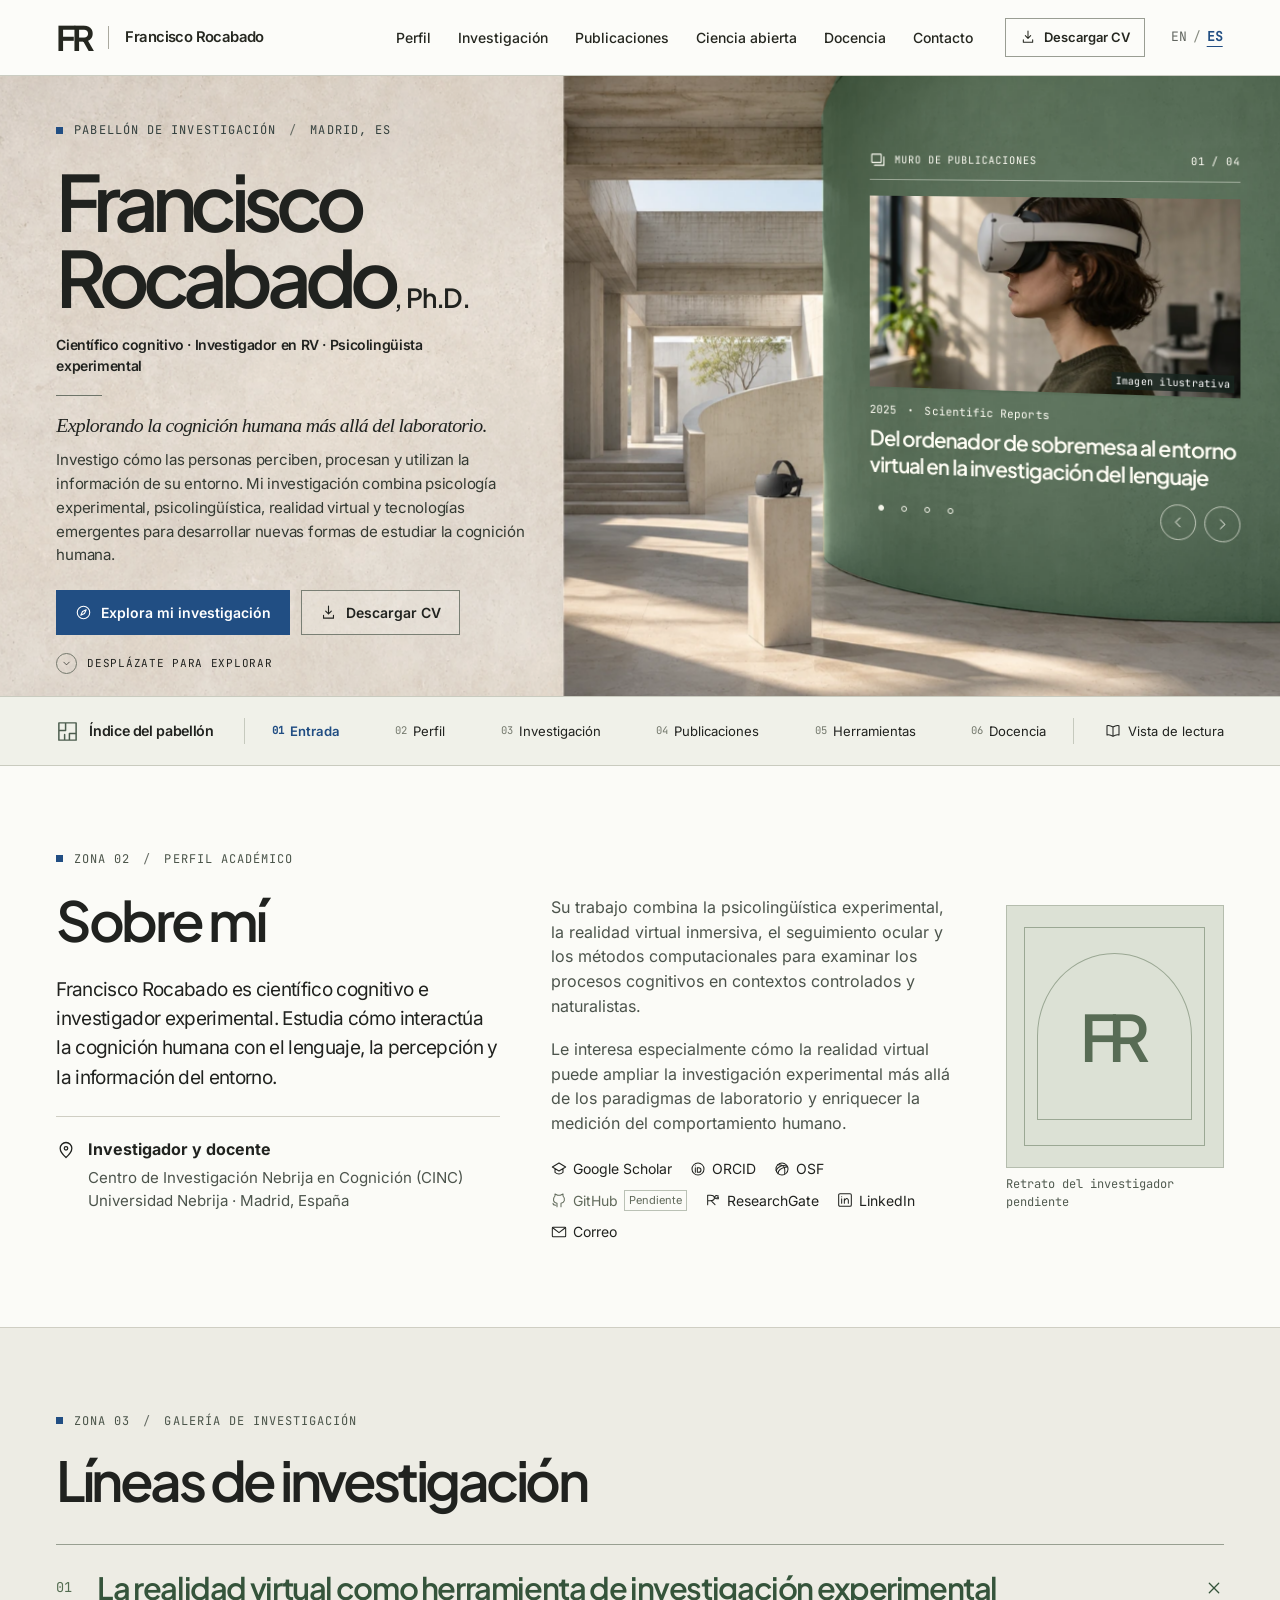
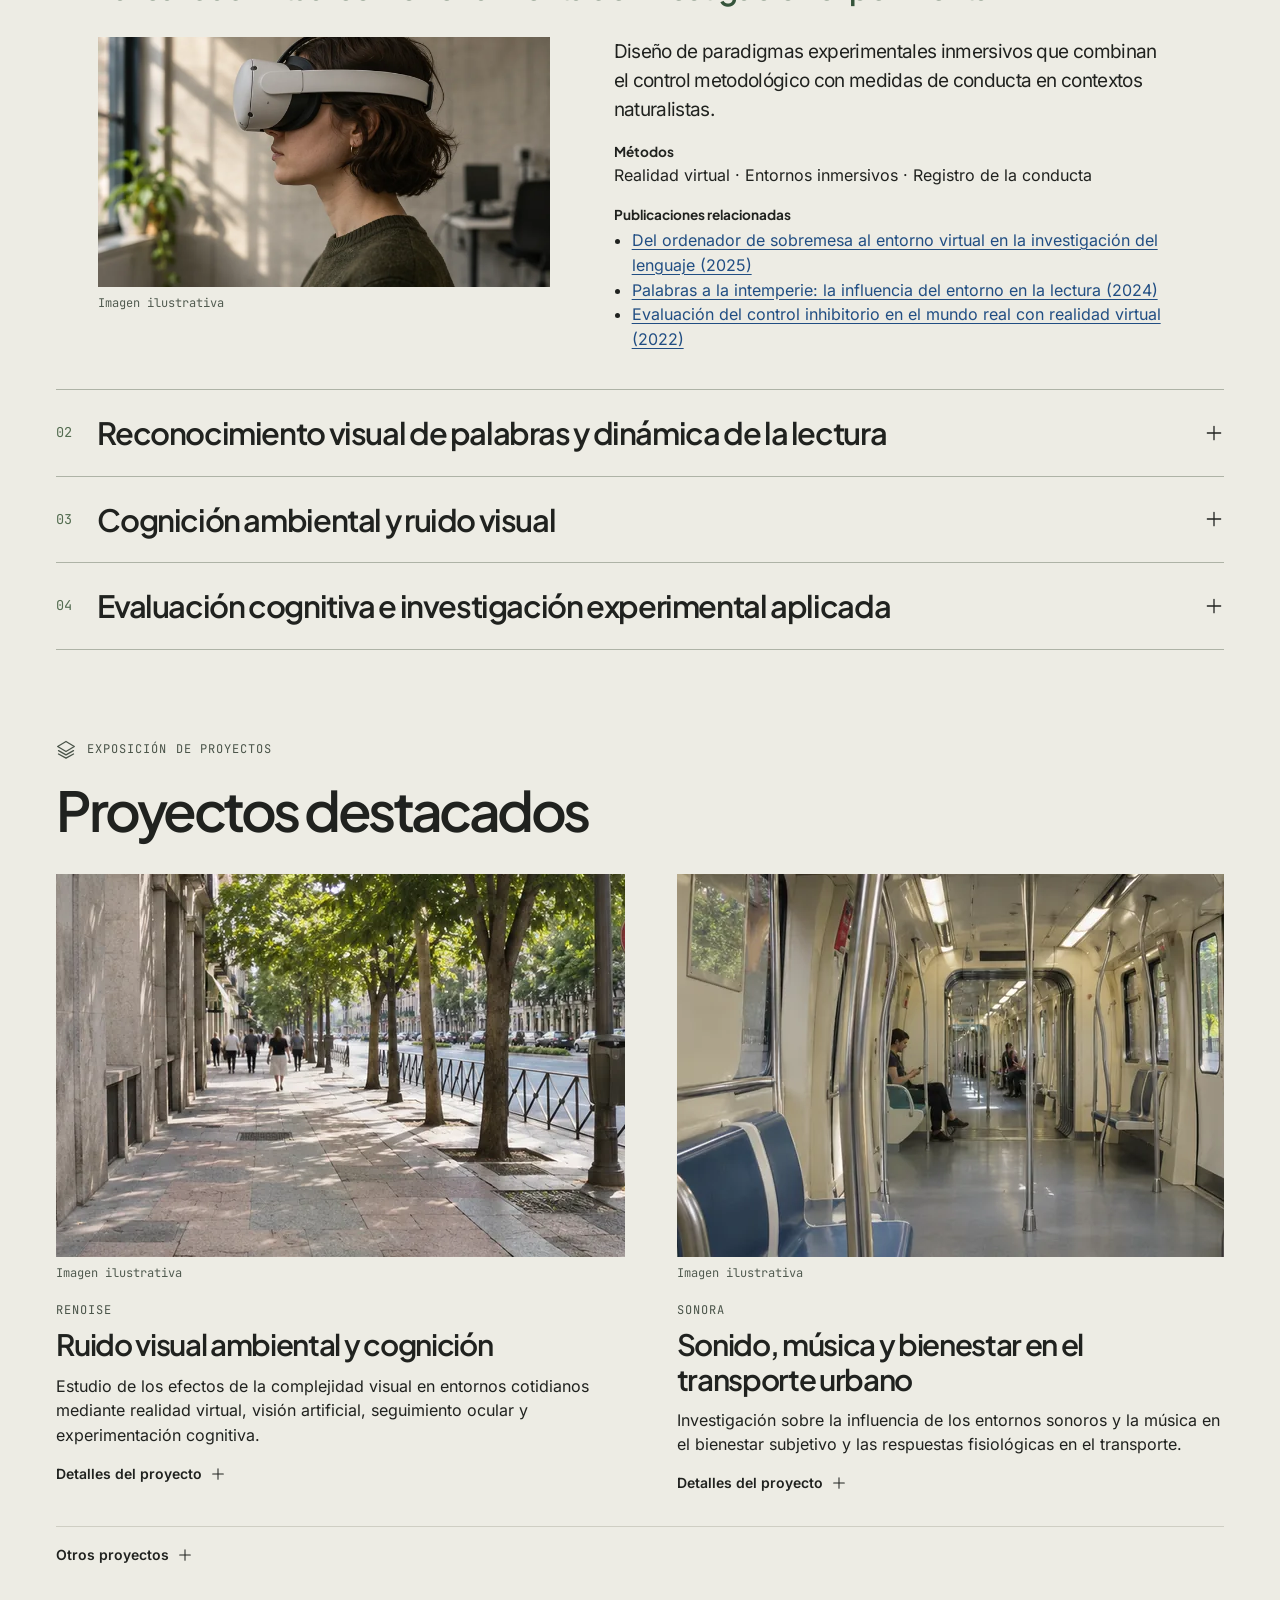
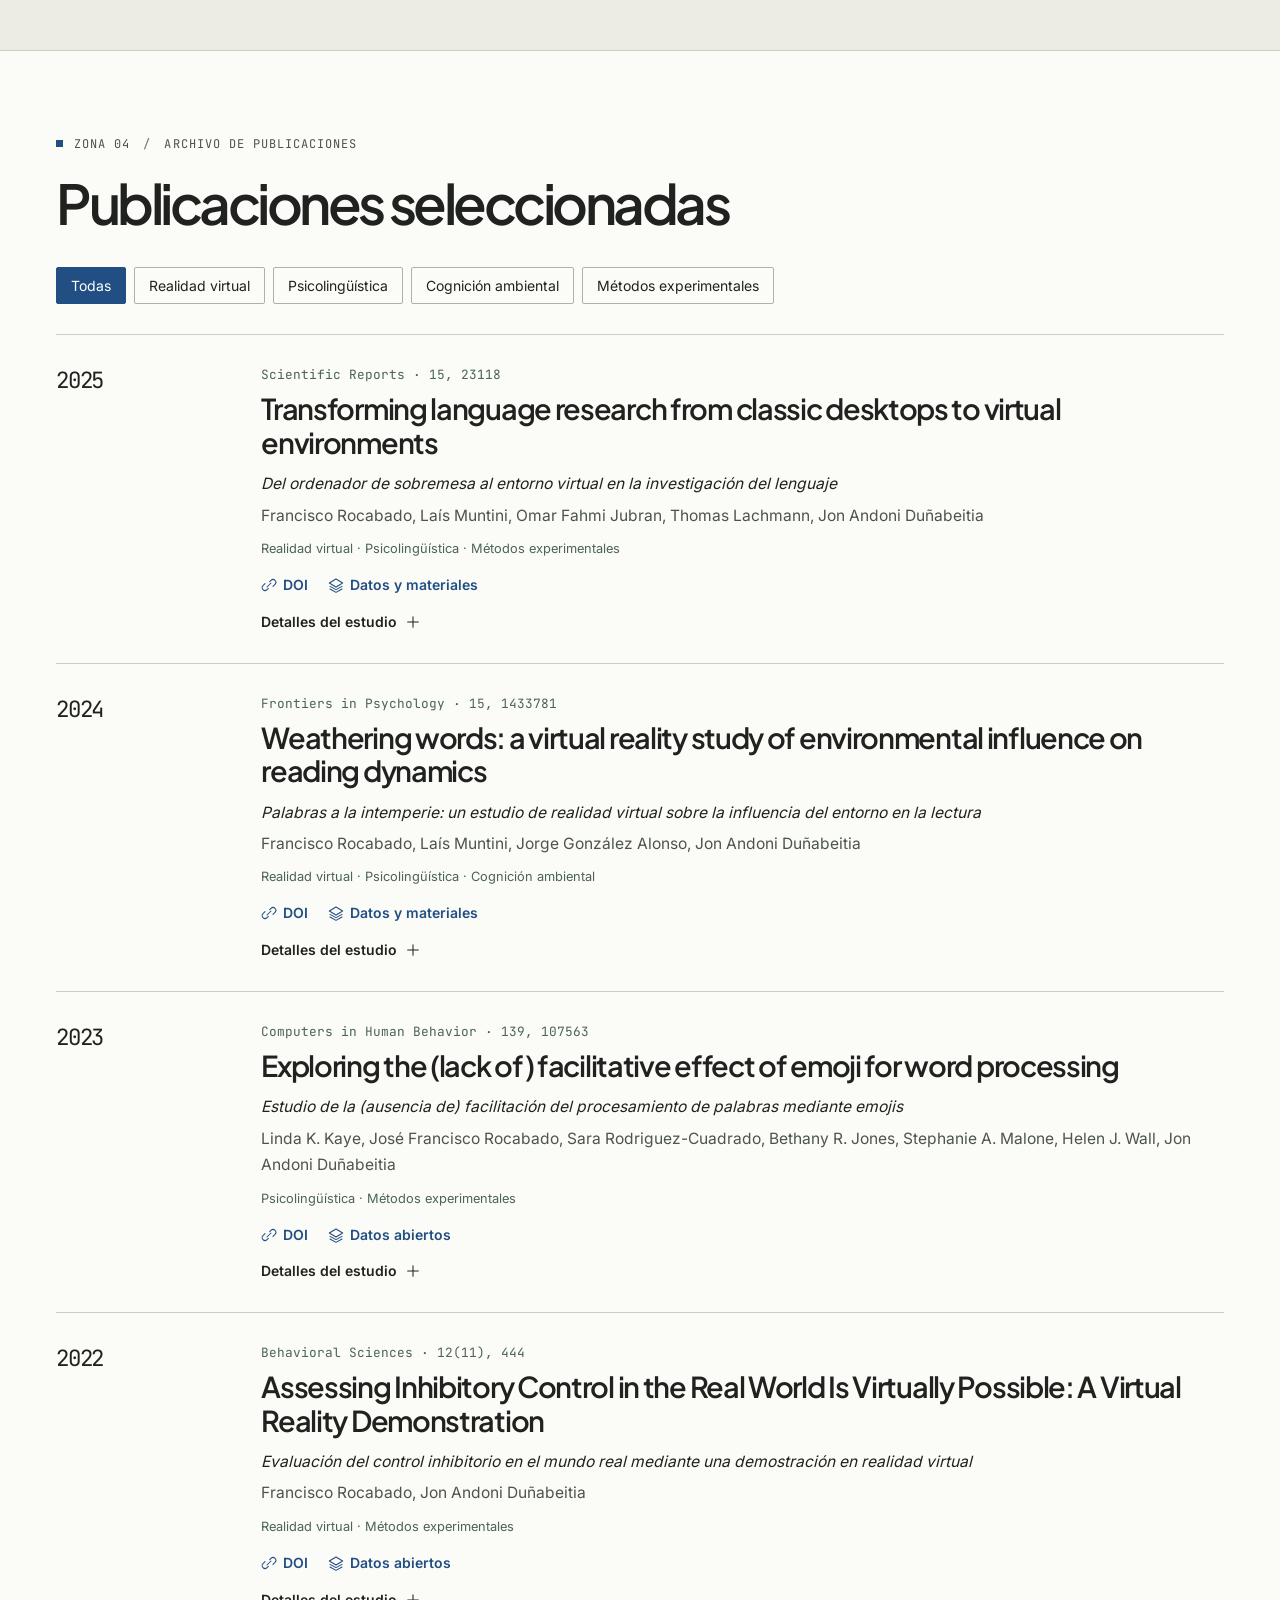
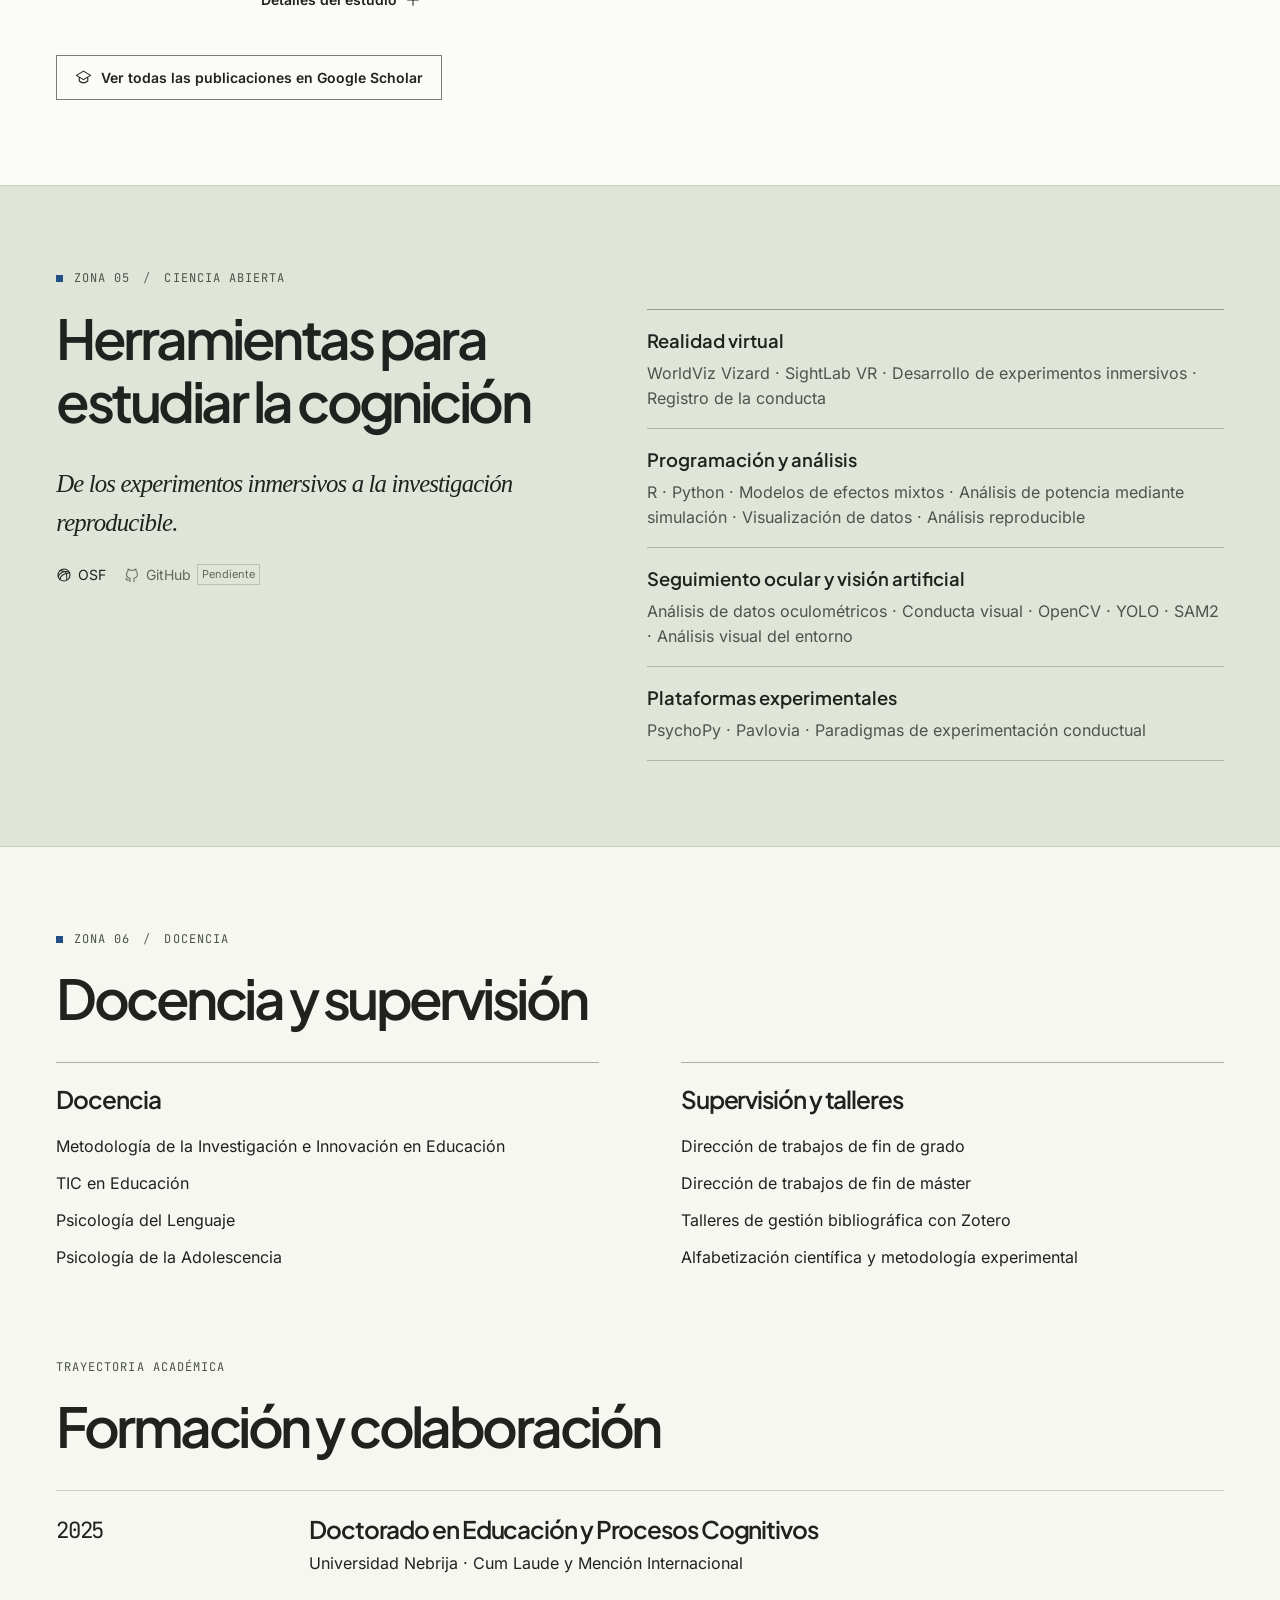
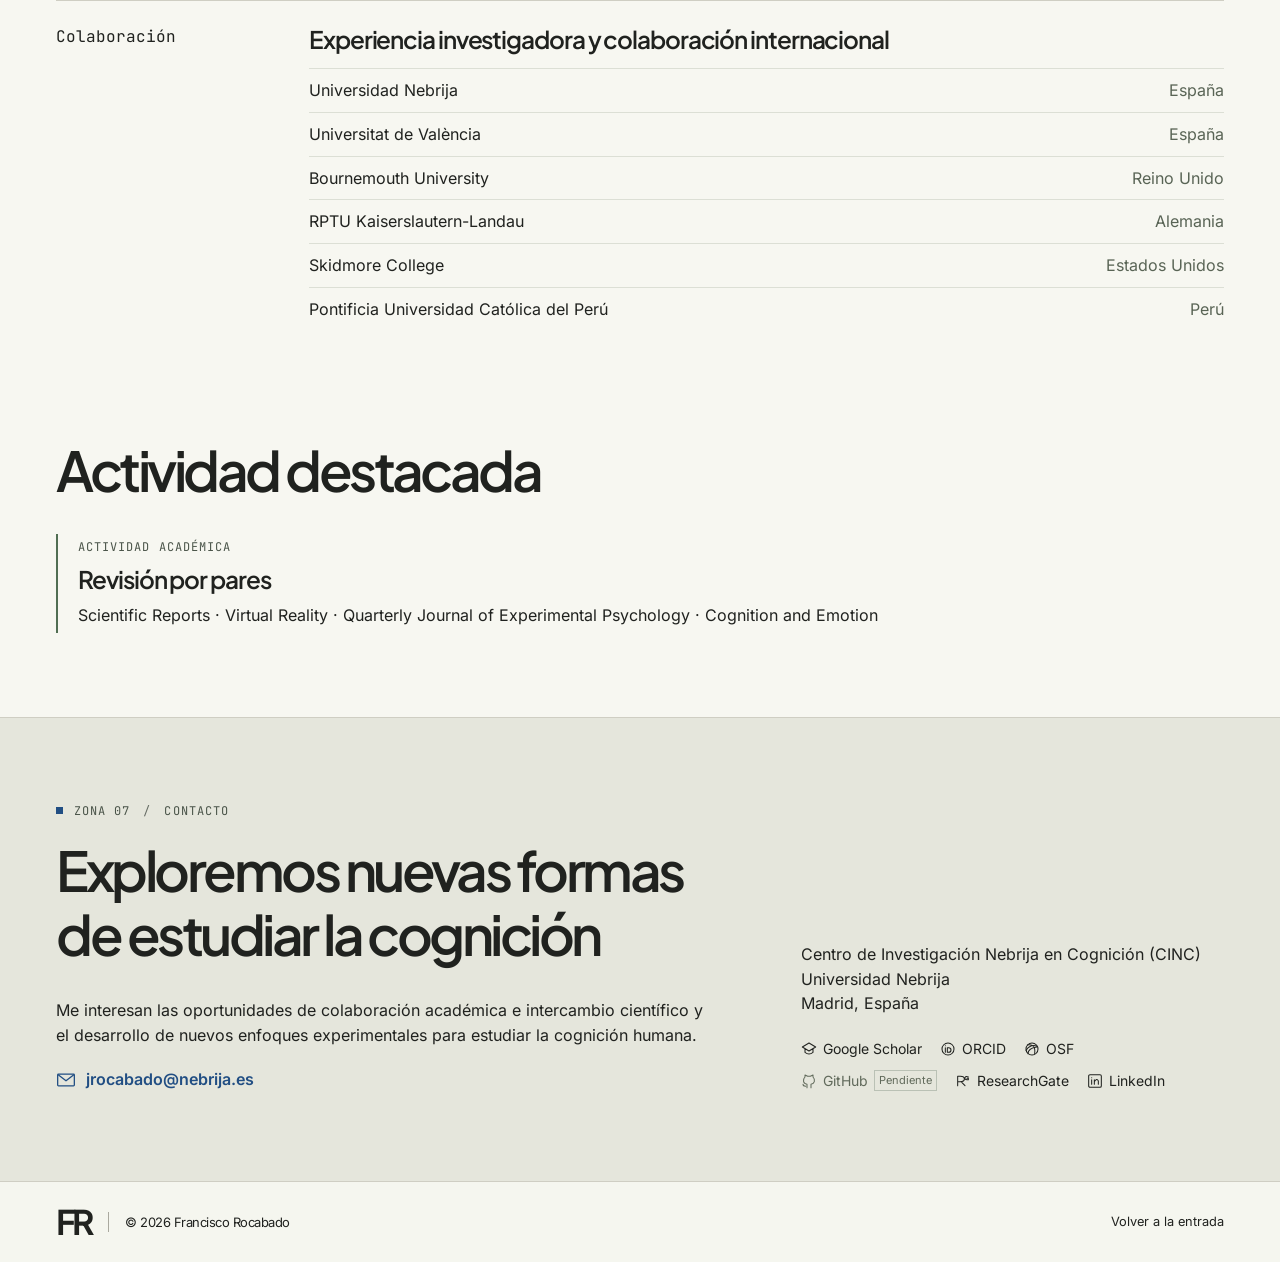
==== es.html @ 4c107864 "Add files via upload" ====
<!doctype html>
<html lang="es"><head><meta charset="utf-8"><meta name="viewport" content="width=device-width,initial-scale=1"><meta name="theme-color" content="#f7f6f1">
<title>Francisco Rocabado, Ph.D. — Pabellón de investigación</title><meta name="description" content="Explora el pabellón de investigación de Francisco Rocabado. Publicaciones, docencia y ciencia abierta sobre realidad virtual, psicolingüística y cognición ambiental.">
<link rel="canonical" href="https://francisco-rocabado-pavilion.frozenaster4.chatgpt.site/es.html">
<meta property="og:title" content="Francisco Rocabado · Pabellón de investigación"><meta property="og:description" content="Explora el pabellón de investigación de Francisco Rocabado. Publicaciones, docencia y ciencia abierta sobre realidad virtual, psicolingüística y cognición ambiental."><meta property="og:type" content="profile"><meta property="og:locale" content="es_ES"><meta property="og:image" content="https://francisco-rocabado-pavilion.frozenaster4.chatgpt.site/assets/pavilion.webp"><meta name="twitter:card" content="summary_large_image">
<link rel="alternate" hreflang="en" href="index.html"><link rel="alternate" hreflang="es" href="es.html"><link rel="icon" href="assets/favicon.svg" type="image/svg+xml"><link rel="preload" as="image" href="assets/pavilion.webp"><link rel="stylesheet" href="fonts.css"><link rel="stylesheet" href="style.css">
<script type="application/ld+json">{"@context":"https://schema.org","@type":"Person","name":"Francisco Rocabado","jobTitle":"Investigador y docente","email":"jrocabado@nebrija.es","affiliation":{"@type":"CollegeOrUniversity","name":"Universidad Nebrija"},"sameAs":["https://scholar.google.es/citations?hl=es&user=ocK0iQYAAAAJ","https://orcid.org/0000-0002-4845-6950","https://osf.io/d3496/","https://www.researchgate.net/profile/Francisco-Rocabado","https://es.linkedin.com/in/francisco-rocabado-94b303119"],"knowsAbout":["Cognitive science","Virtual reality","Experimental psycholinguistics","Environmental cognition"]}</script><script>(function(){try{var lng=localStorage.getItem('pavilion.language');if(lng&&lng!==document.documentElement.lang&&['en','es'].includes(lng)){location.replace((lng==='es'?'es.html':'index.html')+location.search+location.hash)}if(localStorage.getItem('pavilion.view')==='reading'){document.documentElement.classList.add('reading')}}catch(e){}document.documentElement.classList.add('js')})()</script></head>
<body><a class="skip" href="#main">Ir al contenido principal</a>
<header class="site-header"><a class="brand" href="#entrance" aria-label="Francisco Rocabado, entrada"><strong>FR</strong><span>Francisco Rocabado</span></a>
<nav id="main-nav" class="main-nav" aria-label="Navegación principal"><a href="#about">Perfil</a><a href="#research">Investigación</a><a href="#publications">Publicaciones</a><a href="#open-science">Ciencia abierta</a><a href="#teaching">Docencia</a><a href="#contact">Contacto</a><a class="mobile-cv" href="assets/francisco-rocabado-cv-es.pdf" download><svg aria-hidden="true" focusable="false" class="icon " viewBox="0 0 24 24" fill="none" stroke="currentColor" stroke-width="1.55" stroke-linecap="round" stroke-linejoin="round"><path d="M12 3v11m-4-4 4 4 4-4M5 16v4h14v-4"/></svg>Descargar CV</a></nav>
<div class="nav-actions"><a class="header-cv" href="assets/francisco-rocabado-cv-es.pdf" download><svg aria-hidden="true" focusable="false" class="icon " viewBox="0 0 24 24" fill="none" stroke="currentColor" stroke-width="1.55" stroke-linecap="round" stroke-linejoin="round"><path d="M12 3v11m-4-4 4 4 4-4M5 16v4h14v-4"/></svg>Descargar CV</a><div class="lang" aria-label="Idioma"><a lang="en" hreflang="en" data-lang="en" href="index.html" >EN</a><span>/</span><a lang="es" hreflang="es" data-lang="es" href="es.html" aria-current="true">ES</a></div><button id="menu-button" aria-expanded="false" aria-controls="main-nav" aria-label="Menú de navegación"><svg aria-hidden="true" focusable="false" class="icon " viewBox="0 0 24 24" fill="none" stroke="currentColor" stroke-width="1.55" stroke-linecap="round" stroke-linejoin="round"><path d="M3 7h18M3 12h18M3 17h18"/></svg><svg aria-hidden="true" focusable="false" class="icon " viewBox="0 0 24 24" fill="none" stroke="currentColor" stroke-width="1.55" stroke-linecap="round" stroke-linejoin="round"><path d="m5 5 14 14M19 5 5 19"/></svg></button></div></header>
<main id="main"><section id="entrance" class="hero" aria-label="Entrada del pabellón de investigación">
<div class="space" aria-hidden="true"><div class="scene-plate"></div><div class="wall-tint"></div><div class="near-wall"></div><div class="pedestal"></div></div>
<div class="hero-copy"><div class="eyebrow hero-label"><i class="marker"></i>PABELLÓN DE INVESTIGACIÓN<span class="slash">/</span> MADRID, ES</div>
<h1>Francisco<br><span class="surname">Rocabado<span class="degree">, Ph.D.</span></span></h1>
<p class="descriptor">Científico cognitivo · Investigador en RV · Psicolingüista experimental</p><div class="intro-rule"></div><p class="hero-subtitle">Explorando la cognición humana más allá del laboratorio.</p><p class="hero-summary">Investigo cómo las personas perciben, procesan y utilizan la información de su entorno. Mi investigación combina psicología experimental, psicolingüística, realidad virtual y tecnologías emergentes para desarrollar nuevas formas de estudiar la cognición humana.</p>
<div class="hero-actions"><a class="button primary" href="#research"><svg aria-hidden="true" focusable="false" class="icon " viewBox="0 0 24 24" fill="none" stroke="currentColor" stroke-width="1.55" stroke-linecap="round" stroke-linejoin="round"><circle cx="12" cy="12" r="8.8"/><path d="m15.8 8.2-2.4 5.2-5.2 2.4 2.4-5.2z"/></svg>Explora mi investigación</a><a class="button secondary" href="assets/francisco-rocabado-cv-es.pdf" download><svg aria-hidden="true" focusable="false" class="icon " viewBox="0 0 24 24" fill="none" stroke="currentColor" stroke-width="1.55" stroke-linecap="round" stroke-linejoin="round"><path d="M12 3v11m-4-4 4 4 4-4M5 16v4h14v-4"/></svg>Descargar CV</a></div></div>
<div class="wall-position"><section class="wall-display" tabindex="0" aria-roledescription="carrusel" aria-label="Muro de publicaciones">
<div class="wall-heading"><span><svg aria-hidden="true" focusable="false" class="icon " viewBox="0 0 24 24" fill="none" stroke="currentColor" stroke-width="1.55" stroke-linecap="round" stroke-linejoin="round"><rect x="3" y="4" width="14" height="12" rx=".7"/><path d="M7 20h14V8"/></svg>MURO DE PUBLICACIONES</span><span id="wall-count">01 / 04</span></div>
<div class="slide-viewport"><div class="slide-track"><article class="slide" id="wall-language-vr" aria-label="01 / 04"><a class="projection-link" href="#pub-language-vr" data-pub="language-vr"><div class="projection-image "><img src="assets/exhibit-vr.webp" alt="Imagen ilustrativa de una participante con un visor de realidad virtual en un entorno de investigación" width="766" height="510" fetchpriority="high"><span class="image-type">Imagen ilustrativa</span></div><div class="slide-meta">2025 <b>·</b> Scientific Reports</div><h2>Del ordenador de sobremesa al entorno virtual en la investigación del lenguaje</h2></a></article><article class="slide" id="wall-weathering-words" aria-label="02 / 04"><a class="projection-link" href="#pub-weathering-words" data-pub="weathering-words"><div class="projection-image original-figure"><img src="assets/weather-figure.webp" alt="Vistas publicadas de los entornos de lectura soleado y lluvioso. Figura 2, Rocabado y colaboradores (2024), CC BY 4.0." width="766" height="510" loading="lazy"><span class="image-type">Figura 2 publicada</span></div><div class="slide-meta">2024 <b>·</b> Frontiers in Psychology</div><h2>Palabras a la intemperie: la influencia del entorno en la lectura</h2></a></article><article class="slide" id="wall-emoji-processing" aria-label="03 / 04"><a class="projection-link" href="#pub-emoji-processing" data-pub="emoji-processing"><div class="projection-image "><img src="assets/exhibit-words.webp" alt="Estímulo de lectura ilustrativo con palabras y un emoji" width="766" height="510" loading="lazy"><span class="image-type">Imagen ilustrativa</span></div><div class="slide-meta">2023 <b>·</b> Computers in Human Behavior</div><h2>Emojis y procesamiento de palabras: ¿existe un efecto facilitador?</h2></a></article><article class="slide" id="wall-inhibitory-control" aria-label="04 / 04"><a class="projection-link" href="#pub-inhibitory-control" data-pub="inhibitory-control"><div class="projection-image "><img src="assets/exhibit-assessment.webp" alt="Puesto experimental ilustrativo con un visor y estímulos visuales" width="766" height="510" loading="lazy"><span class="image-type">Imagen ilustrativa</span></div><div class="slide-meta">2022 <b>·</b> Behavioral Sciences</div><h2>Evaluación del control inhibitorio en el mundo real con realidad virtual</h2></a></article></div></div>
<div class="slide-controls"><div class="dots"><a href="#wall-language-vr" role="button" aria-label="Mostrar publicación 1" aria-current="true" data-slide="0"><i></i></a><a href="#wall-weathering-words" role="button" aria-label="Mostrar publicación 2"  data-slide="1"><i></i></a><a href="#wall-emoji-processing" role="button" aria-label="Mostrar publicación 3"  data-slide="2"><i></i></a><a href="#wall-inhibitory-control" role="button" aria-label="Mostrar publicación 4"  data-slide="3"><i></i></a></div><div class="arrows"><button data-move="-1" aria-label="Publicación anterior"><svg aria-hidden="true" focusable="false" class="icon prev" viewBox="0 0 24 24" fill="none" stroke="currentColor" stroke-width="1.55" stroke-linecap="round" stroke-linejoin="round"><path d="m9 5 7 7-7 7"/></svg></button><button data-move="1" aria-label="Publicación siguiente"><svg aria-hidden="true" focusable="false" class="icon " viewBox="0 0 24 24" fill="none" stroke="currentColor" stroke-width="1.55" stroke-linecap="round" stroke-linejoin="round"><path d="m9 5 7 7-7 7"/></svg></button></div></div>
<span class="sr" aria-live="polite" id="wall-status"></span></section></div>
<a href="#about" class="scroll-cue"><svg aria-hidden="true" focusable="false" class="icon " viewBox="0 0 24 24" fill="none" stroke="currentColor" stroke-width="1.55" stroke-linecap="round" stroke-linejoin="round"><path d="m6 9 6 6 6-6"/></svg><span>DESPLÁZATE PARA EXPLORAR</span></a>
</section>
<div class="directory" id="pavilion-index"><div class="directory-title"><svg aria-hidden="true" focusable="false" class="icon " viewBox="0 0 24 24" fill="none" stroke="currentColor" stroke-width="1.55" stroke-linecap="round" stroke-linejoin="round"><path d="M3 3h18v18H3zm0 8h7V3m4 18v-7h7M9 15v6"/></svg><span>Índice del pabellón</span></div>
<nav aria-label="Zonas del pabellón"><a href="#entrance" aria-current="location"><small>01</small>Entrada</a><a href="#about" ><small>02</small>Perfil</a><a href="#research" ><small>03</small>Investigación</a><a href="#publications" ><small>04</small>Publicaciones</a><a href="#open-science" ><small>05</small>Herramientas</a><a href="#teaching" ><small>06</small>Docencia</a></nav>
<button id="view-toggle" aria-pressed="false" data-reading="Vista de lectura" data-spatial="Vista espacial"><svg aria-hidden="true" focusable="false" class="icon " viewBox="0 0 24 24" fill="none" stroke="currentColor" stroke-width="1.55" stroke-linecap="round" stroke-linejoin="round"><path d="M3 4c3-1 6 0 9 2 3-2 6-3 9-2v14c-3-1-6 0-9 2-3-2-6-3-9-2zM12 6v14"/></svg><span>Vista de lectura</span></button></div>
<section id="about" class="zone light-zone"><div class="inner"><div class="section-top"><div class="eyebrow"><i class="marker"></i>ZONA 02 <span class="slash">/</span> PERFIL ACADÉMICO</div></div>
<div class="about-layout"><div class="about-intro"><h2>Sobre mí</h2><p class="lead">Francisco Rocabado es científico cognitivo e investigador experimental. Estudia cómo interactúa la cognición humana con el lenguaje, la percepción y la información del entorno.</p><div class="affiliation"><svg aria-hidden="true" focusable="false" class="icon " viewBox="0 0 24 24" fill="none" stroke="currentColor" stroke-width="1.55" stroke-linecap="round" stroke-linejoin="round"><path d="M19 10c0 5-7 11-7 11s-7-6-7-11a7 7 0 1 1 14 0Z"/><circle cx="12" cy="10" r="2.1"/></svg><div><strong>Investigador y docente</strong><span>Centro de Investigación Nebrija en Cognición (CINC)<br>Universidad Nebrija · Madrid, España</span></div></div></div>
<div class="about-copy"><p>Su trabajo combina la psicolingüística experimental, la realidad virtual inmersiva, el seguimiento ocular y los métodos computacionales para examinar los procesos cognitivos en contextos controlados y naturalistas.</p><p>Le interesa especialmente cómo la realidad virtual puede ampliar la investigación experimental más allá de los paradigmas de laboratorio y enriquecer la medición del comportamiento humano.</p><div class="profiles"><a class="profile-link" href="https://scholar.google.es/citations?hl=es&amp;user=ocK0iQYAAAAJ" target="_blank" rel="noopener noreferrer"><svg aria-hidden="true" focusable="false" class="icon " viewBox="0 0 24 24" fill="none" stroke="currentColor" stroke-width="1.55" stroke-linecap="round" stroke-linejoin="round"><path d="m2 9 10-6 10 6-10 6zM6 12v5q6 5 12 0v-5"/></svg>Google Scholar</a><a class="profile-link" href="https://orcid.org/0000-0002-4845-6950" target="_blank" rel="noopener noreferrer"><svg aria-hidden="true" focusable="false" class="icon " viewBox="0 0 24 24" fill="none" stroke="currentColor" stroke-width="1.55" stroke-linecap="round" stroke-linejoin="round"><circle cx="12" cy="12" r="9"/><path d="M8 10v7m3-7h2a3.5 3.5 0 0 1 0 7h-2zM8 7h.1"/></svg>ORCID</a><a class="profile-link" href="https://osf.io/d3496/" target="_blank" rel="noopener noreferrer"><svg aria-hidden="true" focusable="false" class="icon " viewBox="0 0 24 24" fill="none" stroke="currentColor" stroke-width="1.55" stroke-linecap="round" stroke-linejoin="round"><circle cx="12" cy="12" r="9"/><path d="M5 6q13-2 11 13M3 14q7-10 17-6M6 19q0-8 13-10"/></svg>OSF</a><span class="profile-link pending"><svg aria-hidden="true" focusable="false" class="icon " viewBox="0 0 24 24" fill="none" stroke="currentColor" stroke-width="1.55" stroke-linecap="round" stroke-linejoin="round"><path d="M7 20c-3 0-4-2-4-3m6 5v-5c-4-1-6-3-5-7 0-2 1-3 2-4V3l4 2h4l4-2v3c2 2 3 4 2 7-.6 2-2.5 3.5-5 4v5"/></svg>GitHub<small>Pendiente</small></span><a class="profile-link" href="https://www.researchgate.net/profile/Francisco-Rocabado" target="_blank" rel="noopener noreferrer"><svg aria-hidden="true" focusable="false" class="icon " viewBox="0 0 24 24" fill="none" stroke="currentColor" stroke-width="1.55" stroke-linecap="round" stroke-linejoin="round"><path d="M4 19V5h4q6 0 6 4t-6 4H4m5 0 6 6m5-13q-4-2-5 1t3 3h2v-2h-2"/></svg>ResearchGate</a><a class="profile-link" href="https://es.linkedin.com/in/francisco-rocabado-94b303119" target="_blank" rel="noopener noreferrer"><svg aria-hidden="true" focusable="false" class="icon " viewBox="0 0 24 24" fill="none" stroke="currentColor" stroke-width="1.55" stroke-linecap="round" stroke-linejoin="round"><rect x="2.5" y="2.5" width="19" height="19" rx="2"/><path d="M7 10v7m0-10h.1M11 17v-7m0 3q4-6 6-1v5"/></svg>LinkedIn</a><a class="profile-link" href="mailto:jrocabado@nebrija.es"><svg aria-hidden="true" focusable="false" class="icon " viewBox="0 0 24 24" fill="none" stroke="currentColor" stroke-width="1.55" stroke-linecap="round" stroke-linejoin="round"><rect x="2" y="5" width="20" height="14" rx="1"/><path d="m3 6 9 7 9-7"/></svg>Correo</a></div></div>
<figure class="portrait"><div class="portrait-mat"><span>FR</span></div><figcaption>Retrato del investigador pendiente</figcaption></figure></div></div></section>
<section id="research" class="zone research-zone"><div class="inner"><div class="eyebrow"><i class="marker"></i>ZONA 03 <span class="slash">/</span> GALERÍA DE INVESTIGACIÓN</div><h2>Líneas de investigación</h2><div class="research-lines"><details class="research-item" id="area-vr" open><summary><span class="line-no mono">01</span><h3>La realidad virtual como herramienta de investigación experimental</h3><svg aria-hidden="true" focusable="false" class="icon " viewBox="0 0 24 24" fill="none" stroke="currentColor" stroke-width="1.55" stroke-linecap="round" stroke-linejoin="round"><path d="M4 12h16M12 4v16"/></svg></summary><div class="area-content"><figure><a class="research-display" href="#pub-language-vr" data-pub="language-vr" aria-label="Del ordenador de sobremesa al entorno virtual en la investigación del lenguaje"><img loading="lazy" src="assets/exhibit-vr.webp" alt="La realidad virtual como herramienta de investigación experimental"></a><figcaption>Imagen ilustrativa</figcaption></figure><div><p class="lead">Diseño de paradigmas experimentales inmersivos que combinan el control metodológico con medidas de conducta en contextos naturalistas.</p><h4>Métodos</h4><p>Realidad virtual · Entornos inmersivos · Registro de la conducta</p><h4>Publicaciones relacionadas</h4><ul><li><a href="#pub-language-vr">Del ordenador de sobremesa al entorno virtual en la investigación del lenguaje (2025)</a></li><li><a href="#pub-weathering-words">Palabras a la intemperie: la influencia del entorno en la lectura (2024)</a></li><li><a href="#pub-inhibitory-control">Evaluación del control inhibitorio en el mundo real con realidad virtual (2022)</a></li></ul></div></div></details><details class="research-item" id="area-reading" ><summary><span class="line-no mono">02</span><h3>Reconocimiento visual de palabras y dinámica de la lectura</h3><svg aria-hidden="true" focusable="false" class="icon " viewBox="0 0 24 24" fill="none" stroke="currentColor" stroke-width="1.55" stroke-linecap="round" stroke-linejoin="round"><path d="M4 12h16M12 4v16"/></svg></summary><div class="area-content"><figure><a class="research-display" href="#pub-weathering-words" data-pub="weathering-words" aria-label="Palabras a la intemperie: la influencia del entorno en la lectura"><img loading="lazy" src="assets/exhibit-words.webp" alt="Reconocimiento visual de palabras y dinámica de la lectura"></a><figcaption>Imagen ilustrativa</figcaption></figure><div><p class="lead">Estudio del reconocimiento visual de palabras, el procesamiento léxico, la información ortográfica y los efectos del contexto ambiental en la conducta lectora.</p><h4>Métodos</h4><p>Decisión léxica · Tareas de lectura · Seguimiento ocular</p><h4>Publicaciones relacionadas</h4><ul><li><a href="#pub-weathering-words">Palabras a la intemperie: la influencia del entorno en la lectura (2024)</a></li><li><a href="#pub-emoji-processing">Emojis y procesamiento de palabras: ¿existe un efecto facilitador? (2023)</a></li></ul></div></div></details><details class="research-item" id="area-noise" ><summary><span class="line-no mono">03</span><h3>Cognición ambiental y ruido visual</h3><svg aria-hidden="true" focusable="false" class="icon " viewBox="0 0 24 24" fill="none" stroke="currentColor" stroke-width="1.55" stroke-linecap="round" stroke-linejoin="round"><path d="M4 12h16M12 4v16"/></svg></summary><div class="area-content"><figure><a class="research-display" href="#pub-weathering-words" data-pub="weathering-words" aria-label="Palabras a la intemperie: la influencia del entorno en la lectura"><img loading="lazy" src="assets/project-renoise.webp" alt="Cognición ambiental y ruido visual"></a><figcaption>Imagen ilustrativa</figcaption></figure><div><p class="lead">Estudio de cómo la complejidad del entorno y la información visual influyen en la atención, la percepción, la memoria y el rendimiento cognitivo.</p><h4>Métodos</h4><p>Entornos de 360° · Seguimiento ocular móvil · YOLO · SAM2 · OpenCV</p><h4>Publicaciones relacionadas</h4><ul><li><a href="#pub-weathering-words">Palabras a la intemperie: la influencia del entorno en la lectura (2024)</a></li></ul><a class="text-link" href="#project-renoise">Proyecto relacionado · RENOISE</a></div></div></details><details class="research-item" id="area-assessment" ><summary><span class="line-no mono">04</span><h3>Evaluación cognitiva e investigación experimental aplicada</h3><svg aria-hidden="true" focusable="false" class="icon " viewBox="0 0 24 24" fill="none" stroke="currentColor" stroke-width="1.55" stroke-linecap="round" stroke-linejoin="round"><path d="M4 12h16M12 4v16"/></svg></summary><div class="area-content"><figure><a class="research-display" href="#pub-inhibitory-control" data-pub="inhibitory-control" aria-label="Evaluación del control inhibitorio en el mundo real con realidad virtual"><img loading="lazy" src="assets/exhibit-assessment.webp" alt="Evaluación cognitiva e investigación experimental aplicada"></a><figcaption>Imagen ilustrativa</figcaption></figure><div><p class="lead">Desarrollo de métodos experimentales para investigar la cognición en distintos contextos y poblaciones, con especial atención a la validez ecológica y la medición de conductas significativas.</p><h4>Métodos</h4><p>Evaluación conductual · Control inhibitorio · Validez ecológica</p><h4>Publicaciones relacionadas</h4><ul><li><a href="#pub-inhibitory-control">Evaluación del control inhibitorio en el mundo real con realidad virtual (2022)</a></li></ul></div></div></details></div>
<div class="project-heading"><div class="eyebrow"><svg aria-hidden="true" focusable="false" class="icon " viewBox="0 0 24 24" fill="none" stroke="currentColor" stroke-width="1.55" stroke-linecap="round" stroke-linejoin="round"><path d="m12 3 10 6-10 6L2 9zm-9 11 9 5 9-5m-18 4 9 5 9-5"/></svg>EXPOSICIÓN DE PROYECTOS</div><h2>Proyectos destacados</h2></div>
<div class="project-list"><article id="project-renoise" class="project"><figure><img src="assets/project-renoise.webp" loading="lazy" width="1152" height="383" alt="Escena urbana ilustrativa con diversos elementos visuales"><figcaption>Imagen ilustrativa</figcaption></figure><div><span class="eyebrow">RENOISE</span><h3>Ruido visual ambiental y cognición</h3><p>Estudio de los efectos de la complejidad visual en entornos cotidianos mediante realidad virtual, visión artificial, seguimiento ocular y experimentación cognitiva.</p><details><summary>Detalles del proyecto <svg aria-hidden="true" focusable="false" class="icon " viewBox="0 0 24 24" fill="none" stroke="currentColor" stroke-width="1.55" stroke-linecap="round" stroke-linejoin="round"><path d="M4 12h16M12 4v16"/></svg></summary><p>En las escenas cotidianas conviven numerosos estímulos visuales. RENOISE emplea entornos de 360 grados y seguimiento ocular móvil para estudiar hacia dónde se dirige la mirada. Herramientas de visión artificial como YOLO, SAM2 y OpenCV permiten analizar estos entornos.</p></details></div></article><article id="project-sonora" class="project"><figure><img src="assets/project-sonora.webp" loading="lazy" width="1152" height="383" alt="Vista ilustrativa del interior de un vagón de metro"><figcaption>Imagen ilustrativa</figcaption></figure><div><span class="eyebrow">SONORA</span><h3>Sonido, música y bienestar en el transporte urbano</h3><p>Investigación sobre la influencia de los entornos sonoros y la música en el bienestar subjetivo y las respuestas fisiológicas en el transporte.</p><details><summary>Detalles del proyecto <svg aria-hidden="true" focusable="false" class="icon " viewBox="0 0 24 24" fill="none" stroke="currentColor" stroke-width="1.55" stroke-linecap="round" stroke-linejoin="round"><path d="M4 12h16M12 4v16"/></svg></summary><p>El proyecto aborda el transporte urbano como entorno sonoro. Su pregunta central es cómo se relacionan los sonidos de un trayecto, incluida la música, con la experiencia de los pasajeros y sus respuestas fisiológicas.</p></details></div></article></div>
<details class="additional"><summary>Otros proyectos<svg aria-hidden="true" focusable="false" class="icon " viewBox="0 0 24 24" fill="none" stroke="currentColor" stroke-width="1.55" stroke-linecap="round" stroke-linejoin="round"><path d="M4 12h16M12 4v16"/></svg></summary><p>Información del proyecto pendiente.</p><p class="mono">[PROJECT_TITLE] · [PROJECT_DESCRIPTION] · [PROJECT_IMAGE] · [PROJECT_URL]</p></details></div></section>
<section id="publications" class="zone paper-zone"><div class="inner"><div class="eyebrow"><i class="marker"></i>ZONA 04 <span class="slash">/</span> ARCHIVO DE PUBLICACIONES</div><h2>Publicaciones seleccionadas</h2><div class="filters" aria-label="Filtrar por tema de investigación"><button data-filter="all" aria-pressed="true">Todas</button><button data-filter="vr" aria-pressed="false">Realidad virtual</button><button data-filter="language" aria-pressed="false">Psicolingüística</button><button data-filter="environment" aria-pressed="false">Cognición ambiental</button><button data-filter="methods" aria-pressed="false">Métodos experimentales</button></div><p id="results" aria-live="polite" class="sr"></p><div class="records"><article id="pub-language-vr" class="pub-record" data-topics="vr language methods"><div class="pub-year">2025</div><div class="pub-body"><div class="journal mono">Scientific Reports · 15, 23118</div><h3 lang="en">Transforming language research from classic desktops to virtual environments</h3><p class="translation">Del ordenador de sobremesa al entorno virtual en la investigación del lenguaje</p><p class="authors">Francisco Rocabado, Laís Muntini, Omar Fahmi Jubran, Thomas Lachmann, Jon Andoni Duñabeitia</p><p class="pub-topics">Realidad virtual · Psicolingüística · Métodos experimentales</p><div class="resources"><a class="" href="https://doi.org/10.1038/s41598-025-08319-1" target="_blank" rel="noopener noreferrer"><svg aria-hidden="true" focusable="false" class="icon " viewBox="0 0 24 24" fill="none" stroke="currentColor" stroke-width="1.55" stroke-linecap="round" stroke-linejoin="round"><path d="M9 15l6-6m-2-2 2-2a4 4 0 0 1 6 6l-3 3m-7 3-2 2a4 4 0 0 1-6-6l3-3"/></svg> DOI</a><a class="" href="https://osf.io/q3ec9/?view_only=c7924253f9fd419ba63d6cec635546ab" target="_blank" rel="noopener noreferrer"><svg aria-hidden="true" focusable="false" class="icon " viewBox="0 0 24 24" fill="none" stroke="currentColor" stroke-width="1.55" stroke-linecap="round" stroke-linejoin="round"><path d="m12 3 10 6-10 6L2 9zm-9 11 9 5 9-5m-18 4 9 5 9-5"/></svg>Datos y materiales</a></div><details class="publication-details"><summary>Detalles del estudio <svg aria-hidden="true" focusable="false" class="icon " viewBox="0 0 24 24" fill="none" stroke="currentColor" stroke-width="1.55" stroke-linecap="round" stroke-linejoin="round"><path d="M4 12h16M12 4v16"/></svg></summary><p>¿Cómo influye el entorno en una tarea lingüística? Este estudio conecta la investigación del lenguaje en ordenador con los entornos virtuales inmersivos.</p><figure class="scientific-figure"><img src="assets/language-figure.png" alt="Estructura de la tarea de decisión léxica en el experimento de realidad virtual." loading="lazy"><figcaption><a class="" href="https://www.nature.com/articles/s41598-025-08319-1/figures/2" target="_blank" rel="noopener noreferrer">Figura 2 publicada</a> · Rocabado, Muntini, Jubran, Lachmann &amp; Duñabeitia (2025) · <a class="" href="https://creativecommons.org/licenses/by/4.0/" target="_blank" rel="noopener noreferrer">CC BY 4.0</a></figcaption></figure></details></div></article><article id="pub-weathering-words" class="pub-record" data-topics="vr language environment"><div class="pub-year">2024</div><div class="pub-body"><div class="journal mono">Frontiers in Psychology · 15, 1433781</div><h3 lang="en">Weathering words: a virtual reality study of environmental influence on reading dynamics</h3><p class="translation">Palabras a la intemperie: un estudio de realidad virtual sobre la influencia del entorno en la lectura</p><p class="authors">Francisco Rocabado, Laís Muntini, Jorge González Alonso, Jon Andoni Duñabeitia</p><p class="pub-topics">Realidad virtual · Psicolingüística · Cognición ambiental</p><div class="resources"><a class="" href="https://doi.org/10.3389/fpsyg.2024.1433781" target="_blank" rel="noopener noreferrer"><svg aria-hidden="true" focusable="false" class="icon " viewBox="0 0 24 24" fill="none" stroke="currentColor" stroke-width="1.55" stroke-linecap="round" stroke-linejoin="round"><path d="M9 15l6-6m-2-2 2-2a4 4 0 0 1 6 6l-3 3m-7 3-2 2a4 4 0 0 1-6-6l3-3"/></svg> DOI</a><a class="" href="https://osf.io/zcdnh/?view_only=d65e54d2ea774a8cbe7ccb30fda13794" target="_blank" rel="noopener noreferrer"><svg aria-hidden="true" focusable="false" class="icon " viewBox="0 0 24 24" fill="none" stroke="currentColor" stroke-width="1.55" stroke-linecap="round" stroke-linejoin="round"><path d="m12 3 10 6-10 6L2 9zm-9 11 9 5 9-5m-18 4 9 5 9-5"/></svg>Datos y materiales</a></div><details class="publication-details"><summary>Detalles del estudio <svg aria-hidden="true" focusable="false" class="icon " viewBox="0 0 24 24" fill="none" stroke="currentColor" stroke-width="1.55" stroke-linecap="round" stroke-linejoin="round"><path d="M4 12h16M12 4v16"/></svg></summary><p>La realidad virtual permite variar las condiciones meteorológicas para estudiar cómo se procesan las palabras en un contexto ambiental.</p><figure class="scientific-figure"><img src="assets/weather-figure.webp" alt="Vistas de los entornos experimentales soleado y lluvioso desde la perspectiva del participante." loading="lazy"><figcaption><a class="" href="https://doi.org/10.3389/fpsyg.2024.1433781" target="_blank" rel="noopener noreferrer">Figura 2 publicada</a> · Rocabado, Muntini, González Alonso &amp; Duñabeitia (2024) · <a class="" href="https://creativecommons.org/licenses/by/4.0/" target="_blank" rel="noopener noreferrer">CC BY 4.0</a></figcaption></figure></details></div></article><article id="pub-emoji-processing" class="pub-record" data-topics="language methods"><div class="pub-year">2023</div><div class="pub-body"><div class="journal mono">Computers in Human Behavior · 139, 107563</div><h3 lang="en">Exploring the (lack of) facilitative effect of emoji for word processing</h3><p class="translation">Estudio de la (ausencia de) facilitación del procesamiento de palabras mediante emojis</p><p class="authors">Linda K. Kaye, José Francisco Rocabado, Sara Rodriguez-Cuadrado, Bethany R. Jones, Stephanie A. Malone, Helen J. Wall, Jon Andoni Duñabeitia</p><p class="pub-topics">Psicolingüística · Métodos experimentales</p><div class="resources"><a class="" href="https://doi.org/10.1016/j.chb.2022.107563" target="_blank" rel="noopener noreferrer"><svg aria-hidden="true" focusable="false" class="icon " viewBox="0 0 24 24" fill="none" stroke="currentColor" stroke-width="1.55" stroke-linecap="round" stroke-linejoin="round"><path d="M9 15l6-6m-2-2 2-2a4 4 0 0 1 6 6l-3 3m-7 3-2 2a4 4 0 0 1-6-6l3-3"/></svg> DOI</a><a class="" href="https://osf.io/zrqm4/" target="_blank" rel="noopener noreferrer"><svg aria-hidden="true" focusable="false" class="icon " viewBox="0 0 24 24" fill="none" stroke="currentColor" stroke-width="1.55" stroke-linecap="round" stroke-linejoin="round"><path d="m12 3 10 6-10 6L2 9zm-9 11 9 5 9-5m-18 4 9 5 9-5"/></svg>Datos abiertos</a></div><details class="publication-details"><summary>Detalles del estudio <svg aria-hidden="true" focusable="false" class="icon " viewBox="0 0 24 24" fill="none" stroke="currentColor" stroke-width="1.55" stroke-linecap="round" stroke-linejoin="round"><path d="M4 12h16M12 4v16"/></svg></summary><p>Una investigación experimental sobre la capacidad de los emojis para facilitar el procesamiento de las palabras.</p></details></div></article><article id="pub-inhibitory-control" class="pub-record" data-topics="vr methods"><div class="pub-year">2022</div><div class="pub-body"><div class="journal mono">Behavioral Sciences · 12(11), 444</div><h3 lang="en">Assessing Inhibitory Control in the Real World Is Virtually Possible: A Virtual Reality Demonstration</h3><p class="translation">Evaluación del control inhibitorio en el mundo real mediante una demostración en realidad virtual</p><p class="authors">Francisco Rocabado, Jon Andoni Duñabeitia</p><p class="pub-topics">Realidad virtual · Métodos experimentales</p><div class="resources"><a class="" href="https://doi.org/10.3390/bs12110444" target="_blank" rel="noopener noreferrer"><svg aria-hidden="true" focusable="false" class="icon " viewBox="0 0 24 24" fill="none" stroke="currentColor" stroke-width="1.55" stroke-linecap="round" stroke-linejoin="round"><path d="M9 15l6-6m-2-2 2-2a4 4 0 0 1 6 6l-3 3m-7 3-2 2a4 4 0 0 1-6-6l3-3"/></svg> DOI</a><a class="" href="https://doi.org/10.6084/m9.figshare.19984631" target="_blank" rel="noopener noreferrer"><svg aria-hidden="true" focusable="false" class="icon " viewBox="0 0 24 24" fill="none" stroke="currentColor" stroke-width="1.55" stroke-linecap="round" stroke-linejoin="round"><path d="m12 3 10 6-10 6L2 9zm-9 11 9 5 9-5m-18 4 9 5 9-5"/></svg>Datos abiertos</a></div><details class="publication-details"><summary>Detalles del estudio <svg aria-hidden="true" focusable="false" class="icon " viewBox="0 0 24 24" fill="none" stroke="currentColor" stroke-width="1.55" stroke-linecap="round" stroke-linejoin="round"><path d="M4 12h16M12 4v16"/></svg></summary><p>Una demostración de cómo evaluar el control inhibitorio en un entorno virtual más próximo a la vida cotidiana.</p></details></div></article></div><a class="button secondary scholar-link" href="https://scholar.google.es/citations?hl=es&amp;user=ocK0iQYAAAAJ" target="_blank" rel="noopener noreferrer"><svg aria-hidden="true" focusable="false" class="icon " viewBox="0 0 24 24" fill="none" stroke="currentColor" stroke-width="1.55" stroke-linecap="round" stroke-linejoin="round"><path d="m2 9 10-6 10 6-10 6zM6 12v5q6 5 12 0v-5"/></svg>Ver todas las publicaciones en Google Scholar</a></div></section>
<section id="open-science" class="zone toolkit-zone"><div class="inner"><div class="eyebrow"><i class="marker"></i>ZONA 05 <span class="slash">/</span> CIENCIA ABIERTA</div><div class="tool-layout"><div><h2>Herramientas para estudiar la cognición</h2><p class="serif-lead">De los experimentos inmersivos a la investigación reproducible.</p><div class="profiles"><a class="profile-link" href="https://osf.io/d3496/" target="_blank" rel="noopener noreferrer"><svg aria-hidden="true" focusable="false" class="icon " viewBox="0 0 24 24" fill="none" stroke="currentColor" stroke-width="1.55" stroke-linecap="round" stroke-linejoin="round"><circle cx="12" cy="12" r="9"/><path d="M5 6q13-2 11 13M3 14q7-10 17-6M6 19q0-8 13-10"/></svg>OSF</a><span class="profile-link pending"><svg aria-hidden="true" focusable="false" class="icon " viewBox="0 0 24 24" fill="none" stroke="currentColor" stroke-width="1.55" stroke-linecap="round" stroke-linejoin="round"><path d="M7 20c-3 0-4-2-4-3m6 5v-5c-4-1-6-3-5-7 0-2 1-3 2-4V3l4 2h4l4-2v3c2 2 3 4 2 7-.6 2-2.5 3.5-5 4v5"/></svg>GitHub<small>Pendiente</small></span></div></div><dl class="tool-list"><div><dt>Realidad virtual</dt><dd>WorldViz Vizard · SightLab VR · Desarrollo de experimentos inmersivos · Registro de la conducta</dd></div><div><dt>Programación y análisis</dt><dd>R · Python · Modelos de efectos mixtos · Análisis de potencia mediante simulación · Visualización de datos · Análisis reproducible</dd></div><div><dt>Seguimiento ocular y visión artificial</dt><dd>Análisis de datos oculométricos · Conducta visual · OpenCV · YOLO · SAM2 · Análisis visual del entorno</dd></div><div><dt>Plataformas experimentales</dt><dd>PsychoPy · Pavlovia · Paradigmas de experimentación conductual</dd></div></dl></div></div></section>
<section id="teaching" class="zone"><div class="inner"><div class="eyebrow"><i class="marker"></i>ZONA 06 <span class="slash">/</span> DOCENCIA</div><h2>Docencia y supervisión</h2><div class="teaching-cols"><div><h3>Docencia</h3><ul><li>Metodología de la Investigación e Innovación en Educación</li><li>TIC en Educación</li><li>Psicología del Lenguaje</li><li>Psicología de la Adolescencia</li></ul></div><div><h3>Supervisión y talleres</h3><ul><li>Dirección de trabajos de fin de grado</li><li>Dirección de trabajos de fin de máster</li><li>Talleres de gestión bibliográfica con Zotero</li><li>Alfabetización científica y metodología experimental</li></ul></div></div>
<div class="journey"><div class="eyebrow">TRAYECTORIA ACADÉMICA</div><h2>Formación y colaboración</h2><div class="journey-row"><div class="pub-year">2025</div><div><h3>Doctorado en Educación y Procesos Cognitivos</h3><p>Universidad Nebrija · Cum Laude y Mención Internacional</p></div></div>
<div class="journey-row"><div class="mono">Colaboración</div><div><h3>Experiencia investigadora y colaboración internacional</h3><ul class="institution-list"><li>Universidad Nebrija<span>España</span></li><li>Universitat de València<span>España</span></li><li>Bournemouth University<span>Reino Unido</span></li><li>RPTU Kaiserslautern-Landau<span>Alemania</span></li><li>Skidmore College<span>Estados Unidos</span></li><li>Pontificia Universidad Católica del Perú<span>Perú</span></li></ul></div></div></div>
<div class="highlights"><h2>Actividad destacada</h2><div class="service"><div class="eyebrow">ACTIVIDAD ACADÉMICA</div><h3>Revisión por pares</h3><p>Scientific Reports · Virtual Reality · Quarterly Journal of Experimental Psychology · Cognition and Emotion</p></div></div></div></section>
<section id="contact" class="zone contact"><div class="inner"><div class="eyebrow"><i class="marker"></i>ZONA 07 <span class="slash">/</span> CONTACTO</div><div class="contact-layout"><div><h2>Exploremos nuevas formas de estudiar la cognición</h2><p>Me interesan las oportunidades de colaboración académica e intercambio científico y el desarrollo de nuevos enfoques experimentales para estudiar la cognición humana.</p><a class="email-link" href="mailto:jrocabado@nebrija.es"><svg aria-hidden="true" focusable="false" class="icon " viewBox="0 0 24 24" fill="none" stroke="currentColor" stroke-width="1.55" stroke-linecap="round" stroke-linejoin="round"><rect x="2" y="5" width="20" height="14" rx="1"/><path d="m3 6 9 7 9-7"/></svg>jrocabado@nebrija.es</a></div><div class="contact-aside"><p>Centro de Investigación Nebrija en Cognición (CINC)<br>Universidad Nebrija<br>Madrid, España</p><div class="profiles"><a class="profile-link" href="https://scholar.google.es/citations?hl=es&amp;user=ocK0iQYAAAAJ" target="_blank" rel="noopener noreferrer"><svg aria-hidden="true" focusable="false" class="icon " viewBox="0 0 24 24" fill="none" stroke="currentColor" stroke-width="1.55" stroke-linecap="round" stroke-linejoin="round"><path d="m2 9 10-6 10 6-10 6zM6 12v5q6 5 12 0v-5"/></svg>Google Scholar</a><a class="profile-link" href="https://orcid.org/0000-0002-4845-6950" target="_blank" rel="noopener noreferrer"><svg aria-hidden="true" focusable="false" class="icon " viewBox="0 0 24 24" fill="none" stroke="currentColor" stroke-width="1.55" stroke-linecap="round" stroke-linejoin="round"><circle cx="12" cy="12" r="9"/><path d="M8 10v7m3-7h2a3.5 3.5 0 0 1 0 7h-2zM8 7h.1"/></svg>ORCID</a><a class="profile-link" href="https://osf.io/d3496/" target="_blank" rel="noopener noreferrer"><svg aria-hidden="true" focusable="false" class="icon " viewBox="0 0 24 24" fill="none" stroke="currentColor" stroke-width="1.55" stroke-linecap="round" stroke-linejoin="round"><circle cx="12" cy="12" r="9"/><path d="M5 6q13-2 11 13M3 14q7-10 17-6M6 19q0-8 13-10"/></svg>OSF</a><span class="profile-link pending"><svg aria-hidden="true" focusable="false" class="icon " viewBox="0 0 24 24" fill="none" stroke="currentColor" stroke-width="1.55" stroke-linecap="round" stroke-linejoin="round"><path d="M7 20c-3 0-4-2-4-3m6 5v-5c-4-1-6-3-5-7 0-2 1-3 2-4V3l4 2h4l4-2v3c2 2 3 4 2 7-.6 2-2.5 3.5-5 4v5"/></svg>GitHub<small>Pendiente</small></span><a class="profile-link" href="https://www.researchgate.net/profile/Francisco-Rocabado" target="_blank" rel="noopener noreferrer"><svg aria-hidden="true" focusable="false" class="icon " viewBox="0 0 24 24" fill="none" stroke="currentColor" stroke-width="1.55" stroke-linecap="round" stroke-linejoin="round"><path d="M4 19V5h4q6 0 6 4t-6 4H4m5 0 6 6m5-13q-4-2-5 1t3 3h2v-2h-2"/></svg>ResearchGate</a><a class="profile-link" href="https://es.linkedin.com/in/francisco-rocabado-94b303119" target="_blank" rel="noopener noreferrer"><svg aria-hidden="true" focusable="false" class="icon " viewBox="0 0 24 24" fill="none" stroke="currentColor" stroke-width="1.55" stroke-linecap="round" stroke-linejoin="round"><rect x="2.5" y="2.5" width="19" height="19" rx="2"/><path d="M7 10v7m0-10h.1M11 17v-7m0 3q4-6 6-1v5"/></svg>LinkedIn</a></div></div></div></div></section></main>
<footer><a class="brand" href="#entrance"><strong>FR</strong><span>© 2026 Francisco Rocabado</span></a><a href="#entrance">Volver a la entrada</a></footer>
<dialog id="publication-dialog" aria-labelledby="dialog-title"><button class="dialog-close" type="button" aria-label="Cerrar publicación"><svg aria-hidden="true" focusable="false" class="icon " viewBox="0 0 24 24" fill="none" stroke="currentColor" stroke-width="1.55" stroke-linecap="round" stroke-linejoin="round"><path d="m5 5 14 14M19 5 5 19"/></svg></button><div class="dialog-body"></div></dialog>
<div id="controller" aria-hidden="true"><svg viewBox="0 0 32 38" fill="none" stroke="currentColor" stroke-width="1.7"><g class="controller-shape"><circle cx="12" cy="12" r="7.3"/><path d="m16 18 6.5 10q1.5 3-1 4.5t-3.5-1.5l-7-12"/><circle cx="12" cy="12" r="1.4" fill="currentColor"/><path d="m16.2 21 3-1"/></g></svg></div>
<script src="app.js" defer></script></body></html>
---- fonts.css ----
@font-face {
  font-family: "Inter";
  font-style: normal;
  font-weight: 400;
  font-display: swap;
  src: url("assets/fonts/inter-400.woff") format("woff");
}
@font-face {
  font-family: "Inter";
  font-style: normal;
  font-weight: 500;
  font-display: swap;
  src: url("assets/fonts/inter-500.woff") format("woff");
}
@font-face {
  font-family: "Inter";
  font-style: normal;
  font-weight: 600;
  font-display: swap;
  src: url("assets/fonts/inter-600.woff") format("woff");
}
@font-face {
  font-family: "Inter";
  font-style: normal;
  font-weight: 700;
  font-display: swap;
  src: url("assets/fonts/inter-700.woff") format("woff");
}
@font-face {
  font-family: "JetBrains Mono";
  font-style: normal;
  font-weight: 400;
  font-display: swap;
  src: url("assets/fonts/jetbrains-mono-400.woff") format("woff");
}
@font-face {
  font-family: "Plus Jakarta Sans";
  font-style: normal;
  font-weight: 600;
  font-display: swap;
  src: url("assets/fonts/plus-jakarta-sans-600.woff") format("woff");
}
@font-face {
  font-family: "Plus Jakarta Sans";
  font-style: normal;
  font-weight: 700;
  font-display: swap;
  src: url("assets/fonts/plus-jakarta-sans-700.woff") format("woff");
}
---- style.css ----
* {
  box-sizing: border-box;
}
:root {
  --ink: #20221f;
  --muted: #54594f;
  --blue: #214e83;
  --paper: #f7f7f1;
  --line: #cfcec3;
  --green: #334e3d;
  --mono: "JetBrains Mono", monospace;
  --heading: "Plus Jakarta Sans", Arial, sans-serif;
  --x: 0px;
  --y: 0px;
  --travel: 0px;
  --pad: clamp(24px, 4.4vw, 85px);
  font-family: Inter, Arial, sans-serif;
  color: var(--ink);
  background: var(--paper);
  font-size: 16px;
  line-height: 1.55;
  scroll-behavior: smooth;
  scroll-padding-top: 85px;
}
body {
  margin: 0;
}
body:has(dialog[open]) {
  overflow: hidden;
}
a {
  color: inherit;
  text-decoration: none;
}
button,
a,
summary {
  touch-action: manipulation;
}
button {
  color: inherit;
  font: inherit;
  cursor: pointer;
}
button {
  border: 0;
  background: none;
}
button:focus-visible,
a:focus-visible,
summary:focus-visible,
.wall-display:focus-visible {
  outline: 3px solid #306bb2;
  outline-offset: 4px;
}
.wall-display :focus-visible,
.wall-display:focus-visible {
  outline-color: #ffe3a1;
}
img {
  display: block;
  max-width: 100%;
}
figure,
p,
dl,
dd {
  margin: 0;
}
button,
svg {
  flex-shrink: 0;
}
.icon {
  display: inline-block;
  width: 20px;
  height: 20px;
  vertical-align: middle;
}
.mono,
.eyebrow,
.slide-meta,
.wall-heading,
.directory small,
.scroll-cue,
.image-type,
.line-no {
  font-family: var(--mono);
}
h1,
h2,
h3,
h4 {
  font-family: var(--heading);
  margin: 0;
  line-height: 1.16;
}
h1,
h2,
h3 {
  font-weight: 600;
}
h2 {
  font-size: clamp(2.3rem, 4.3vw, 4.7rem);
  letter-spacing: -0.064em;
}
h3 {
  font-size: clamp(1.35rem, 2.3vw, 2.3rem);
  letter-spacing: -0.045em;
}
.sr,
.skip:not(:focus) {
  position: absolute;
  width: 1px;
  height: 1px;
  padding: 0;
  margin: -1px;
  overflow: hidden;
  clip: rect(0, 0, 0, 0);
  white-space: nowrap;
  border: 0;
}
.skip:focus {
  position: fixed;
  top: 5px;
  left: 5px;
  padding: 12px 20px;
  background: white;
  z-index: 1000;
}
.site-header {
  position: sticky;
  top: 0;
  z-index: 60;
  display: flex;
  align-items: center;
  justify-content: space-between;
  gap: 24px;
  height: 76px;
  color: #252720;
  background: #fcfcf9;
  border-bottom: 1px solid #cbcdc3;
  padding: 0 var(--pad);
}
.brand {
  display: inline-flex;
  align-items: center;
  gap: 16px;
  white-space: nowrap;
}
.brand strong {
  font-family: var(--heading);
  font-weight: 800;
  font-size: 34px;
  letter-spacing: -0.13em;
  line-height: 1;
  padding-right: 3px;
}
.brand span {
  border-left: 1px solid #aaa99f;
  padding-left: 16px;
  font-size: 0.925rem;
  font-weight: 600;
  letter-spacing: -0.04em;
}
.main-nav,
.nav-actions {
  display: flex;
  align-items: center;
}
.main-nav {
  gap: clamp(15px, 2.1vw, 38px);
  margin-left: auto;
}
.main-nav a {
  font-size: 0.875rem;
  white-space: nowrap;
  font-weight: 500;
  position: relative;
  padding: 8px 0;
}
.main-nav a:after {
  content: "";
  position: absolute;
  bottom: 1px;
  left: 0;
  width: 0;
  height: 1px;
  background: var(--blue);
  transition: width 0.16s;
}
.main-nav a:hover,
.main-nav a[aria-current] {
  color: var(--blue);
}
.main-nav a:hover:after,
.main-nav a[aria-current]:after {
  width: 100%;
}
.nav-actions {
  gap: 25px;
  margin-left: 8px;
}
.header-cv {
  display: flex;
  align-items: center;
  gap: 8px;
  border: 1px solid #999d93;
  padding: 8px 14px;
  font-size: 0.8125rem;
  font-weight: 600;
  white-space: nowrap;
}
.header-cv .icon {
  width: 16px;
  height: 16px;
}
.header-cv:hover {
  background: #ebede5;
}
.lang {
  display: inline-flex;
  gap: 5px;
  align-items: center;
  font-family: var(--mono);
  font-size: 0.8125rem;
}
.lang a {
  padding: 4px 1px;
  color: #61655f;
}
.lang a[aria-current] {
  font-weight: bold;
  color: var(--blue);
  text-decoration: underline;
  text-underline-offset: 5px;
}
.lang span {
  color: #878c81;
}
#menu-button {
  display: none;
}
.hero {
  position: relative;
  isolation: isolate;
  overflow: hidden;
  background: #e1ded4;
  height: clamp(620px, 46vw, 850px);
  min-height: fit-content;
  perspective: 1350px;
}
.space,
.space > * {
  position: absolute;
  inset: 0;
  pointer-events: none;
}
.space {
  z-index: -1;
  transform: scale(1.012)
    translate3d(
      calc(var(--x) * -0.5),
      calc(var(--y) * -0.4 + var(--travel) * 0.1),
      0
    );
}
.scene-plate,
.near-wall,
.pedestal {
  background-image: url(assets/pavilion.webp);
  background-size: 100% 100%;
  background-position: center;
  inset: -1px !important;
}
.wall-tint {
  background: #42634e;
  mix-blend-mode: color;
  opacity: 0.61;
  clip-path: polygon(
    65.3% 0,
    100% 0,
    100% 87.7%,
    94% 87.7%,
    84% 86.6%,
    76% 85%,
    69% 82%,
    64.25% 78%,
    64% 7%
  );
}
.near-wall {
  clip-path: polygon(0 0, 44.15% 0, 44.15% 100%, 0 100%);
  transform: translateX(calc(var(--x) * -0.17));
  filter: brightness(1.115) saturate(0.7);
}
.pedestal {
  clip-path: polygon(
    58.1% 67.6%,
    59.7% 67.6%,
    59.5% 64%,
    60.35% 61.8%,
    61.7% 62.7%,
    62.7% 65%,
    62.65% 67.3%,
    63.3% 67.5%,
    63.4% 91.5%,
    59.4% 92.4%,
    58.3% 90.5%
  );
  transform: translate3d(calc(var(--x) * 0.23), calc(var(--y) * 0.16), 0);
}
.hero-copy {
  padding: clamp(38px, 3.6vw, 75px) 0 36px var(--pad);
  width: 43%;
  position: relative;
  transform: translate3d(
    calc(var(--x) * -0.52),
    calc(var(--y) * -0.3 + var(--travel) * 0.08),
    0
  );
  z-index: 2;
}
.eyebrow {
  display: flex;
  align-items: center;
  gap: 11px;
  letter-spacing: 0.085em;
  font-weight: 500;
  font-size: 0.75rem;
  line-height: 1.35;
}
.marker {
  width: 7px;
  height: 7px;
  background: var(--blue);
  display: inline-block;
  flex-shrink: 0;
}
.slash {
  color: #666c64;
  padding: 0 2px;
}
.hero-label {
  color: #333f3d;
  letter-spacing: 0.09em;
}
.hero-copy h1 {
  font-size: clamp(4.15rem, 6.05vw, 7.7rem);
  font-weight: 600;
  line-height: 0.99;
  letter-spacing: -0.087em;
  margin: clamp(20px, 1.9vw, 42px) 0 18px;
}
.surname {
  white-space: nowrap;
}
.degree {
  font-size: 0.34em;
  letter-spacing: -0.045em;
  font-weight: 500;
  white-space: nowrap;
}
.descriptor {
  max-width: 32em;
  font-size: clamp(0.875rem, 1.04vw, 1.13rem);
  font-weight: 600;
  line-height: 1.53;
  letter-spacing: -0.027em;
}
.intro-rule {
  height: 1px;
  width: 46px;
  background: #6d7469;
  margin: clamp(17px, 1.45vw, 30px) 0 clamp(14px, 1.2vw, 24px);
}
.hero-subtitle,
.serif-lead {
  font-family: Georgia, "Times New Roman", serif;
  font-style: italic;
  letter-spacing: -0.035em;
  font-weight: 400;
}
.hero-subtitle {
  font-size: clamp(1.24rem, 1.55vw, 1.8rem);
  line-height: 1.32;
}
.hero-summary {
  font-size: clamp(0.94rem, 1.04vw, 1.1rem);
  line-height: 1.59;
  letter-spacing: -0.018em;
  max-width: 34em;
  margin-top: 10px;
  color: #343a33;
}
.hero-actions {
  display: flex;
  align-items: center;
  gap: 11px;
  margin-top: clamp(20px, 1.8vw, 38px);
  flex-wrap: wrap;
}
.button {
  display: inline-flex;
  align-items: center;
  justify-content: center;
  gap: 9px;
  min-height: 45px;
  padding: 12px 18px;
  font-size: 0.875rem;
  font-weight: 600;
  border: 1px solid transparent;
  line-height: 1.25;
  transition:
    background 0.15s,
    box-shadow 0.15s;
}
.button .icon {
  width: 17px;
  height: 17px;
}
.primary {
  background: var(--blue);
  color: white;
  border-color: var(--blue);
}
.primary:hover {
  background: #153c69;
}
.secondary {
  border-color: #797f74;
  background: rgba(249, 250, 243, 0.2);
}
.secondary:hover {
  background: #f0f0e9;
}
.scroll-cue {
  position: absolute;
  bottom: 22px;
  left: var(--pad);
  display: inline-flex;
  align-items: center;
  gap: 10px;
  font-size: 0.6875rem;
  font-weight: 500;
  letter-spacing: 0.065em;
}
.scroll-cue .icon {
  width: 21px;
  height: 21px;
  border: 1px solid #72776b;
  border-radius: 50%;
  padding: 4px;
}
.wall-position {
  position: absolute;
  top: 12.2%;
  left: 67.6%;
  right: 3.25%;
  transform: translate3d(
    calc(var(--x) * -0.43),
    calc(var(--y) * -0.4 + var(--travel) * 0.09),
    0
  );
  z-index: 3;
}
.wall-display {
  color: #fffef5;
  transform: perspective(1500px) rotateY(-10deg) skewY(1.4deg);
  transform-origin: 40% 45%;
  outline-offset: 8px;
}
.wall-heading,
.slide-controls,
.wall-heading > span,
.arrows,
.dots {
  display: flex;
  align-items: center;
}
.wall-heading {
  justify-content: space-between;
  gap: 10px;
  font-size: clamp(0.65rem, 0.79vw, 0.86rem);
  font-weight: 500;
  letter-spacing: 0.09em;
  border-bottom: 1px solid #e6eade80;
  padding-bottom: 11px;
  margin-bottom: 16px;
}
.wall-heading > span {
  gap: 9px;
}
.wall-heading .icon {
  width: 17px;
  height: 17px;
}
.slide-viewport {
  overflow: auto;
  scroll-snap-type: x mandatory;
  scrollbar-width: none;
}
.slide-viewport::-webkit-scrollbar {
  display: none;
}
.slide-track {
  display: flex;
  align-items: flex-start;
}
.slide {
  flex: 0 0 100%;
  min-width: 0;
  scroll-snap-align: start;
}
.slide-viewport:focus {
  outline-offset: 2px;
}
.slide[aria-hidden="true"] {
  visibility: hidden;
}
.js .slide-viewport {
  overflow: hidden;
  scroll-snap-type: none;
}
.js .slide-track {
  transition: transform 0.34s cubic-bezier(0.2, 0.7, 0.25, 1);
}
.projection-link {
  display: block;
  outline-offset: -3px !important;
}
.projection-image {
  position: relative;
  overflow: hidden;
  aspect-ratio: 1.92;
  background: #66756a;
  box-shadow: 0 1px 3px #1b271d22;
}
.projection-image img {
  width: 100%;
  height: 100%;
  object-fit: cover;
  object-position: center 42%;
  transition: transform 0.28s;
}
.projection-link:hover img {
  transform: scale(1.025);
}
.image-type {
  position: absolute;
  right: 6px;
  bottom: 5px;
  font-size: 0.625rem;
  letter-spacing: 0.025em;
  padding: 1px 4px;
  color: #fff;
  background: #18251fd9;
}
.slide-meta {
  font-size: clamp(0.7rem, 0.8vw, 0.9rem);
  margin-top: 15px;
  letter-spacing: 0.006em;
}
.slide-meta b {
  padding: 0 4px;
}
.slide h2 {
  font-size: clamp(1.13rem, 1.65vw, 1.97rem);
  line-height: 1.27;
  letter-spacing: -0.045em;
  max-width: 24em;
  margin: 6px 0 0;
  text-wrap: pretty;
}
.slide-controls {
  justify-content: space-between;
  margin-top: 13px;
}
.dots a {
  width: 22px;
  height: 36px;
  display: grid;
  place-items: center;
}
.dots i {
  width: 6px;
  height: 6px;
  border: 1px solid #f4f4e9;
  border-radius: 50%;
}
.dots [aria-current="true"] i {
  background: #f4f4e9;
}
.arrows {
  gap: 8px;
}
.arrows button {
  width: 35px;
  height: 35px;
  display: grid;
  place-items: center;
  color: inherit;
  border-radius: 50%;
  border: 1px solid #f4f4e9aa;
}
.arrows button:hover {
  background: #f4f4e92b;
}
.arrows .icon {
  width: 15px;
  height: 15px;
}
.prev {
  transform: rotate(180deg);
}
html:not(.js) .arrows {
  display: none;
}
html:not(.js) .scroll-cue {
  position: relative;
  margin-bottom: 12px;
}
.directory {
  border-block: 1px solid #c9cbbf;
  background: #f0f1e9;
  padding: 19px var(--pad);
  display: flex;
  gap: 24px;
  align-items: center;
  justify-content: space-between;
}
.directory-title {
  display: flex;
  align-items: center;
  gap: 10px;
  font-size: 0.89rem;
  font-weight: 600;
  letter-spacing: -0.025em;
  white-space: nowrap;
}
.directory-title .icon {
  width: 23px;
  height: 23px;
  color: #4b5c4d;
}
.directory nav {
  display: flex;
  align-items: center;
  justify-content: space-between;
  flex: 1;
  max-width: 830px;
  gap: 15px;
  padding: 0 clamp(14px, 2.1vw, 40px);
  border-inline: 1px solid #c6cabe;
}
.directory nav a {
  display: flex;
  align-items: center;
  gap: 6px;
  font-size: 0.82rem;
  white-space: nowrap;
  line-height: 2;
}
.directory small {
  font-size: 0.66rem;
  color: #73786c;
}
.directory a[aria-current],
.directory a[aria-current] small {
  color: var(--blue);
  font-weight: 600;
}
.directory a:hover {
  text-decoration: underline;
  text-underline-offset: 3px;
}
#view-toggle {
  display: flex;
  gap: 7px;
  align-items: center;
  font-size: 0.81rem;
  white-space: nowrap;
  padding: 5px 0;
}
#view-toggle .icon {
  width: 16px;
  height: 16px;
}
html:not(.js) #view-toggle {
  display: none;
}
.zone {
  padding: clamp(65px, 6.6vw, 124px) var(--pad);
  border-bottom: 1px solid var(--line);
  background: var(--paper);
}
.inner {
  max-width: 1550px;
  margin: auto;
}
.zone .eyebrow {
  color: #4a5449;
}
.zone h2 {
  margin: 19px 0 32px;
}
.section-top {
  margin-bottom: 6px;
}
.lead {
  font-size: clamp(1.11rem, 1.48vw, 1.55rem);
  line-height: 1.55;
  letter-spacing: -0.035em;
}
.light-zone {
  background: #fbfbf7;
}
.about-layout {
  display: grid;
  grid-template-columns: 1.1fr 1fr 0.54fr;
  gap: clamp(28px, 4vw, 76px);
  align-items: start;
}
.about-intro h2 {
  margin: 15px 0 23px;
}
.about-copy {
  padding-top: 22px;
}
.about-copy p + p {
  margin-top: 18px;
}
.about-copy p,
.affiliation span,
.tool-list dd,
.authors {
  color: #4c544c;
}
.affiliation {
  display: flex;
  gap: 12px;
  align-items: flex-start;
  border-top: 1px solid var(--line);
  padding-top: 20px;
  margin-top: 24px;
}
.affiliation .icon {
  margin-top: 3px;
}
.affiliation strong,
.affiliation span {
  display: block;
}
.affiliation span {
  margin-top: 4px;
  font-size: 0.94rem;
}
.portrait {
  align-self: center;
}
.portrait-mat {
  position: relative;
  aspect-ratio: 0.83;
  background: #dce1d5;
  display: grid;
  place-items: center;
  overflow: hidden;
  border: 1px solid #b5bdae;
}
.portrait-mat:before,
.portrait-mat:after {
  content: "";
  border: 1px solid #9ba894;
  position: absolute;
  inset: 8%;
}
.portrait-mat:after {
  inset: 18% 14%;
  border-radius: 50% 50% 0 0;
}
.portrait-mat span {
  background: #dce1d5;
  z-index: 1;
  font-family: var(--heading);
  font-size: clamp(38px, 5vw, 80px);
  letter-spacing: -0.14em;
  padding-right: 0.12em;
  color: #586c55;
}
.portrait figcaption,
.area-content figcaption,
.project figcaption,
.scientific-figure figcaption {
  font-family: var(--mono);
  font-size: 0.75rem;
  color: #515b50;
  line-height: 1.5;
  margin-top: 7px;
}
.profiles {
  display: flex;
  flex-wrap: wrap;
  gap: 10px 18px;
  margin-top: 22px;
}
.profile-link,
.resources a {
  display: inline-flex;
  align-items: center;
  gap: 6px;
  font-size: 0.875rem;
}
.profile-link .icon,
.resources .icon {
  width: 16px;
  height: 16px;
}
.profile-link:hover,
.resources a:hover,
.email-link:hover,
.text-link:hover {
  text-decoration: underline;
  text-underline-offset: 3px;
}
.pending {
  color: #616a5b;
}
.pending small {
  font-size: 0.69rem;
  border: 1px solid #bac1b5;
  padding: 1px 4px;
}
.research-zone {
  background: #edece4;
}
.research-lines {
  border-top: 1px solid #989f91;
}
details summary {
  list-style: none;
  cursor: pointer;
}
summary::-webkit-details-marker {
  display: none;
}
.research-item {
  border-bottom: 1px solid #aeb3a6;
}
.research-item summary {
  display: flex;
  gap: 25px;
  align-items: center;
  padding: 25px 0;
}
.research-item summary .icon,
.additional summary .icon {
  margin-left: auto;
}
.research-item .line-no {
  font-size: 0.85rem;
  color: #536c50;
}
.research-item h3 {
  font-size: clamp(1.25rem, 2.4vw, 2.4rem);
}
details[open] > summary > .icon:last-child {
  transform: rotate(45deg);
}
.research-item[open] summary {
  color: #35543b;
}
.area-content {
  display: grid;
  grid-template-columns: 0.9fr 1.1fr;
  gap: clamp(25px, 5vw, 90px);
  padding: 6px 5% 32px 42px;
}
.area-content img {
  width: 100%;
  aspect-ratio: 1.8;
  object-fit: cover;
}
.area-content h4 {
  font-size: 0.85rem;
  margin: 19px 0 4px;
  letter-spacing: 0;
}
.area-content ul {
  padding-left: 18px;
  margin: 5px 0;
}
.area-content a {
  color: var(--blue);
  text-decoration: underline;
  text-underline-offset: 3px;
}
.project-heading {
  margin-top: clamp(64px, 7vw, 115px);
}
.project-list {
  display: grid;
  grid-template-columns: 1.04fr 1fr;
  gap: clamp(24px, 4vw, 70px);
}
.project figure img {
  width: 100%;
  aspect-ratio: 2.5;
  object-fit: cover;
}
.project .eyebrow {
  margin: 20px 0 9px;
}
.project p {
  margin-top: 12px;
}
.project h3 {
  max-width: 23em;
}
.project details,
.additional {
  margin-top: 15px;
}
.project details summary,
.additional summary,
.publication-details summary {
  width: fit-content;
  display: flex;
  align-items: center;
  gap: 8px;
  font-size: 0.875rem;
  font-weight: 600;
}
.project summary .icon,
.additional summary .icon,
.publication-details summary .icon {
  width: 16px;
  height: 16px;
}
.additional {
  margin-top: 32px;
  padding-top: 17px;
  border-top: 1px solid var(--line);
}
.additional p {
  font-size: 0.875rem;
  margin-top: 8px;
  overflow-wrap: anywhere;
}
.paper-zone {
  background: #fbfbf7;
}
.filters {
  display: none;
  flex-wrap: wrap;
  gap: 8px;
  margin: 0 0 30px;
}
.js .filters {
  display: flex;
}
.filters button {
  padding: 7px 14px;
  border: 1px solid #adb2a6;
  border-radius: 2px;
  font-size: 0.875rem;
}
.filters button[aria-pressed="true"] {
  background: var(--blue);
  border-color: var(--blue);
  color: white;
}
.filters button:not([aria-pressed="true"]):hover {
  background: #ebece3;
}
.pub-record {
  display: grid;
  grid-template-columns: minmax(100px, 0.19fr) 1fr;
  gap: 22px;
  border-top: 1px solid var(--line);
  padding: 30px 0;
  scroll-margin-top: 15px;
}
.pub-record[hidden],
[hidden] {
  display: none !important;
}
.pub-year {
  font-family: var(--mono);
  font-size: 1.4rem;
  letter-spacing: -0.06em;
  line-height: 1.35;
}
.journal,
.pub-topics {
  font-size: 0.8rem;
  line-height: 1.5;
  color: #4b6552;
}
.pub-body h3 {
  font-size: clamp(1.3rem, 2.25vw, 2.25rem);
  margin: 8px 0 12px;
  max-width: 38em;
}
.authors,
.translation {
  font-size: 0.97rem;
  line-height: 1.7;
}
.translation {
  font-style: italic;
  margin-bottom: 5px;
}
.pub-topics {
  margin-top: 10px;
}
.resources {
  display: flex;
  gap: 20px;
  flex-wrap: wrap;
  margin-top: 16px;
}
.resources a {
  color: var(--blue);
  font-weight: 600;
}
.publication-details {
  margin-top: 15px;
}
.publication-details p {
  margin-top: 12px;
}
.scientific-figure {
  margin: 16px 0;
  max-width: 685px;
}
.scientific-figure figcaption a {
  text-decoration: underline;
}
.scientific-figure img {
  background: white;
  object-fit: contain;
  max-height: 320px;
}
.scholar-link {
  margin-top: 15px;
}
.toolkit-zone {
  background: #dfe5d9;
}
.tool-layout {
  display: grid;
  grid-template-columns: 0.9fr 1.07fr;
  gap: 9%;
}
.tool-layout h2 {
  max-width: 10em;
}
.serif-lead {
  font-size: 1.55rem;
}
.tool-list {
  border-top: 1px solid #8e9c8c;
  margin-top: 22px;
}
.tool-list > div {
  padding: 17px 0;
  border-bottom: 1px solid #abb7a8;
}
.tool-list dt {
  font-family: var(--heading);
  font-weight: 600;
  font-size: 1.15rem;
}
.tool-list dd {
  margin-top: 6px;
}
.teaching-cols,
.contact-layout {
  display: grid;
  grid-template-columns: 1fr 1fr;
  gap: 7%;
}
.teaching-cols > div {
  border-top: 1px solid #acb2a6;
  padding-top: 22px;
}
.teaching-cols h3,
.journey h3,
.service h3 {
  font-size: clamp(1.25rem, 1.9vw, 1.9rem);
}
.teaching-cols ul {
  padding: 0;
  margin: 15px 0 0;
  list-style: none;
}
.teaching-cols li {
  padding: 6px 0;
}
.journey,
.highlights {
  margin-top: clamp(66px, 6.5vw, 110px);
}
.journey-row {
  display: grid;
  grid-template-columns: 0.25fr 1fr;
  gap: 24px;
  border-top: 1px solid var(--line);
  padding: 24px 0;
}
.journey-row p {
  margin-top: 8px;
}
.institution-list {
  margin: 15px 0 0;
  padding: 0;
  list-style: none;
}
.institution-list li {
  display: flex;
  justify-content: space-between;
  gap: 12px;
  border-top: 1px solid #dcdfd5;
  padding: 9px 0;
}
.institution-list span {
  color: #596455;
}
.service {
  border-left: 2px solid #516e53;
  padding: 5px 0 5px 20px;
}
.service h3 {
  margin: 10px 0;
}
.contact {
  background: #e5e6dc;
}
.contact-layout {
  grid-template-columns: 1.1fr 0.7fr;
  align-items: end;
}
.contact h2 {
  max-width: 13em;
}
.contact p {
  max-width: 44em;
}
.email-link {
  display: inline-flex;
  gap: 10px;
  align-items: center;
  color: var(--blue);
  margin-top: 20px;
  font-weight: 600;
}
.contact-aside {
  padding-bottom: 5px;
}
footer {
  display: flex;
  align-items: center;
  justify-content: space-between;
  gap: 15px;
  padding: 23px var(--pad);
  background: #f5f6ef;
}
footer .brand span {
  font-weight: 400;
  font-size: 0.81rem;
}
footer > a:last-child {
  font-size: 0.8rem;
  display: flex;
  align-items: center;
  gap: 6px;
}
footer > a:last-child .icon {
  width: 15px;
}
dialog {
  width: min(780px, calc(100% - 30px));
  max-height: 88svh;
  border: 1px solid #9ba197;
  background: #fafaf5;
  color: var(--ink);
  padding: 0;
  box-shadow: 0 20px 90px #18241944;
}
dialog::backdrop {
  background: #19241be0;
}
.dialog-close {
  position: sticky;
  top: 12px;
  margin: 12px 12px -50px auto;
  z-index: 1;
  display: grid;
  place-items: center;
  background: var(--paper);
  border: 1px solid #a4ac9f;
  width: 36px;
  height: 36px;
}
.dialog-body {
  padding: 44px clamp(20px, 4vw, 50px) 36px;
}
.dialog-body h2 {
  font-size: clamp(1.65rem, 3.2vw, 2.7rem);
  margin: 10px 0 15px;
}
.dialog-body .journal {
  padding-right: 30px;
}
.dialog-body > .study-note {
  margin: 15px 0;
}
.dialog-cover {
  margin: 20px 0 8px;
}
.dialog-cover img {
  max-height: 280px;
  width: 100%;
  object-fit: cover;
}
.dialog-body .text-link {
  display: inline-block;
  margin-top: 20px;
  font-weight: 600;
  color: var(--blue);
  font-size: 0.875rem;
}
#controller {
  display: none;
  position: fixed;
  left: 0;
  top: 0;
  pointer-events: none;
  width: 29px;
  height: 34px;
  color: #21352b;
  z-index: 110;
  filter: drop-shadow(0 0 1.4px white) drop-shadow(0 0 1px white);
}
#controller svg {
  width: 100%;
  height: 100%;
  overflow: visible;
}
.controller-shape {
  transform-origin: 12px 12px;
  transition: transform 0.14s;
}
#controller.over .controller-shape {
  transform: scale(1.2);
  color: #183e6e;
}
#controller.pressed .controller-shape {
  transform: scale(0.85);
}
.cursor-ready {
  cursor: none !important;
}
#controller.visible {
  display: block;
}
.reading {
  scroll-behavior: auto;
}
.reading .hero {
  height: auto;
  display: grid;
  grid-template-columns: 1.35fr 1fr;
  gap: 5%;
  padding: 44px var(--pad);
  background: var(--paper);
  perspective: none;
}
.reading .space,
.reading .scroll-cue {
  display: none;
}
.reading .hero-copy {
  width: auto;
  padding: 0;
  transform: none;
}
.reading .wall-position {
  position: relative;
  inset: auto;
  transform: none;
  align-self: center;
}
.reading .wall-display {
  transform: none;
  background: #405e47;
  padding: 20px;
}
.reading .hero-copy h1 {
  font-size: clamp(3.5rem, 5vw, 6.5rem);
}
.reading .slide-track,
.reading * {
  scroll-behavior: auto;
}
.reading #controller {
  display: none !important;
}
@media (min-width: 1800px) {
  .hero-copy {
    width: 41%;
  }
  .wall-position {
    top: 11%;
  }
  .hero {
    height: 46vw;
    max-height: 1000px;
  }
}
@media (max-width: 1250px) {
  .site-header {
    gap: 16px;
  }
  .nav-actions {
    gap: 17px;
    margin: 0;
  }
  .main-nav {
    gap: 15px;
  }
  .brand {
    gap: 10px;
  }
  .brand span {
    padding-left: 10px;
  }
  .hero-summary {
    font-size: 0.94rem;
  }
  .hero-copy {
    width: 42.8%;
  }
  .hero-actions {
    gap: 8px;
  }
  .button {
    padding: 12px 14px;
  }
  .directory {
    gap: 13px;
  }
  .directory nav {
    gap: 9px;
    padding: 0 13px;
  }
  .directory nav a {
    gap: 4px;
  }
  .wall-position {
    top: 15.5%;
  }
}
@media (max-width: 1100px) {
  .main-nav {
    gap: 11px;
  }
  .main-nav a {
    font-size: 0.8rem;
  }
  .site-header {
    padding-inline: 3vw;
  }
  .header-cv {
    padding: 7px 9px;
  }
  .brand span {
    font-size: 0.82rem;
  }
  .lang {
    font-size: 0.75rem;
  }
  .hero-copy h1 {
    font-size: clamp(3.85rem, 6.2vw, 5rem);
  }
  .hero {
    height: 635px;
  }
  .directory nav {
    border-right: 0;
  }
  .directory nav small {
    display: none;
  }
  #view-toggle {
    padding-left: 10px;
    border-left: 1px solid var(--line);
  }
  .about-layout {
    grid-template-columns: 1.1fr 1fr;
  }
  .portrait {
    width: 160px;
    grid-column: 1/-1;
  }
  .about-copy {
    padding-top: 25px;
  }
  .hero-actions .button {
    font-size: 0.8125rem;
  }
  .wall-position {
    left: 66.8%;
    right: 2.8%;
  }
  .slide h2 {
    font-size: 1.2rem;
  }
  .wall-heading {
    letter-spacing: 0.045em;
  }
}
@media (max-width: 900px) {
  .site-header {
    padding-inline: var(--pad);
    height: 64px;
  }
  .main-nav {
    position: absolute;
    top: 100%;
    left: 0;
    right: 0;
    margin: 0;
    background: #fcfcf9;
    border-bottom: 1px solid var(--line);
    display: none;
    padding: 15px var(--pad) 22px;
    grid-template-columns: 1fr 1fr;
    gap: 0 25px;
  }
  .main-nav a {
    font-size: 1rem;
    padding: 10px 0;
  }
  body.menu-open .main-nav {
    display: grid;
  }
  .main-nav a:after {
    display: none;
  }
  #menu-button {
    display: grid;
    place-items: center;
    width: 36px;
    height: 36px;
  }
  #menu-button .icon:last-child,
  body.menu-open #menu-button .icon:first-child {
    display: none;
  }
  body.menu-open #menu-button .icon:last-child {
    display: block;
  }
  .brand span {
    font-size: 0.94rem;
  }
  .nav-actions {
    margin-left: auto;
    gap: 15px;
  }
  .directory {
    flex-wrap: wrap;
    justify-content: space-between;
    padding-block: 13px;
  }
  .directory nav {
    order: 3;
    max-width: none;
    flex: 0 0 100%;
    padding: 9px 0 0;
    border: 0;
    border-top: 1px solid var(--line);
  }
  .directory nav small {
    display: inline;
  }
  .directory-title .icon {
    width: 20px;
    height: 20px;
  }
  #view-toggle {
    border: 0;
  }
  .scroll-cue {
    bottom: 16px;
  }
  .hero-copy {
    padding-top: 31px;
  }
  .hero-label {
    font-size: 0.66rem;
    gap: 7px;
  }
  .hero-actions {
    gap: 8px;
  }
  .hero-actions .button {
    padding-inline: 10px;
  }
  .hero-actions .icon {
    width: 15px;
    height: 15px;
  }
  .hero-summary {
    line-height: 1.5;
  }
  .hero-copy h1 {
    font-size: 6.3vw;
  }
  .wall-position {
    top: 20%;
  }
  .area-content {
    padding-left: 0;
  }
  html:not(.js) .main-nav {
    position: static;
    display: flex;
    flex-wrap: wrap;
    gap: 6px;
    padding: 0;
    border: 0;
  }
  html:not(.js) .site-header {
    height: auto;
    flex-wrap: wrap;
    padding-block: 10px;
  }
  html:not(.js) #menu-button {
    display: none;
  }
}
@media (max-width: 730px) {
  :root {
    --pad: clamp(20px, 5.5vw, 35px);
    scroll-padding-top: 75px;
  }
  .hero,
  .reading .hero {
    height: auto;
    min-height: 0;
    display: flex;
    flex-direction: column;
    perspective: none;
    padding: 0;
    gap: 0;
  }
  .hero {
    background: #eae7dc;
  }
  .hero-copy {
    width: 100%;
    padding: 30px var(--pad) 28px;
    background-color: #e8e5da;
    background-image: linear-gradient(#fff9, #fffa), url(assets/pavilion.webp);
    background-size:
      auto,
      270% 100%;
    background-position: left;
    transform: none;
  }
  .hero-label {
    font-size: 0.69rem;
    gap: 8px;
  }
  .hero-copy h1,
  .reading .hero-copy h1 {
    font-size: clamp(3.95rem, 12vw, 5.8rem);
    margin: 20px 0 12px;
  }
  .descriptor {
    font-size: 0.91rem;
    max-width: 30em;
  }
  .intro-rule {
    margin: 16px 0 13px;
  }
  .hero-subtitle {
    font-size: 1.35rem;
  }
  .hero-summary {
    font-size: 0.94rem;
    max-width: 42em;
    line-height: 1.55;
  }
  .hero-actions {
    margin-top: 18px;
    gap: 9px;
  }
  .hero-actions .button {
    font-size: 0.84rem;
    padding: 11px 13px;
  }
  .space {
    top: auto;
    bottom: 0;
    height: 370px;
    transform: none;
  }
  .scene-plate,
  .pedestal,
  .near-wall {
    width: 180%;
    left: -80% !important;
  }
  .near-wall,
  .pedestal,
  .wall-tint {
    display: none;
  }
  .wall-position {
    position: relative;
    top: auto;
    right: auto;
    left: auto;
    flex: none;
    align-self: flex-end;
    width: 58%;
    height: 370px;
    padding: 23px 3.5% 0 2%;
    transform: none;
  }
  .wall-display {
    transform: skewY(1.4deg);
    transform-origin: center;
  }
  .wall-heading {
    font-size: 0.59rem;
    gap: 4px;
    letter-spacing: 0.035em;
    margin-bottom: 10px;
    padding-bottom: 8px;
  }
  .wall-heading > span {
    gap: 4px;
  }
  .wall-heading .icon {
    width: 13px;
    height: 13px;
  }
  .projection-image {
    aspect-ratio: 1.64;
  }
  .slide h2 {
    font-size: clamp(1.02rem, 3.9vw, 1.5rem);
    line-height: 1.27;
  }
  .slide-meta {
    font-size: 0.66rem;
    margin-top: 10px;
  }
  .slide-controls {
    margin-top: 4px;
  }
  .slide-controls .arrows {
    gap: 4px;
  }
  .arrows button {
    width: 31px;
    height: 31px;
  }
  .dots a {
    width: 20px;
    height: 40px;
  }
  .image-type {
    font-size: 0.55rem;
  }
  .scroll-cue {
    display: none;
  }
  .directory {
    gap: 8px;
    padding-block: 12px;
  }
  .directory nav {
    overflow: auto;
    justify-content: flex-start;
    gap: 16px;
    scrollbar-width: thin;
  }
  .directory nav a {
    font-size: 0.79rem;
    gap: 4px;
  }
  .directory nav small {
    font-size: 0.61rem;
  }
  .directory-title {
    font-size: 0.86rem;
  }
  .about-layout,
  .tool-layout,
  .teaching-cols,
  .contact-layout {
    grid-template-columns: 1fr;
    gap: 25px;
  }
  .about-copy {
    padding-top: 0;
  }
  .portrait {
    width: 125px;
  }
  .zone {
    padding: 50px var(--pad);
  }
  .zone h2 {
    margin: 16px 0 22px;
  }
  .area-content {
    grid-template-columns: 1fr;
    gap: 19px;
  }
  .research-item summary {
    padding-block: 18px;
    gap: 13px;
  }
  .research-item .line-no {
    font-size: 0.72rem;
  }
  .area-content figure {
    max-width: 520px;
  }
  .project-list {
    grid-template-columns: 1fr;
    gap: 38px;
  }
  .pub-record {
    grid-template-columns: 1fr;
    gap: 8px;
    padding: 23px 0;
  }
  .pub-year {
    font-size: 1.16rem;
  }
  .filters {
    gap: 6px;
  }
  .filters button {
    font-size: 0.8rem;
    padding: 7px 10px;
  }
  .tool-list {
    margin: 0;
  }
  .journey-row {
    grid-template-columns: 1fr;
    gap: 10px;
  }
  .institution-list li {
    flex-direction: column;
    gap: 0;
  }
  .institution-list span {
    font-size: 0.85rem;
  }
  .reading .hero-copy {
    padding: 30px var(--pad);
    background: var(--paper);
  }
  .reading .wall-position {
    width: 100%;
    height: auto;
    padding: 0 var(--pad) 25px;
    align-self: stretch;
  }
  .reading .projection-image {
    aspect-ratio: 2.4;
  }
  .reading .wall-heading,
  .reading .slide-meta {
    font-size: 0.8rem;
  }
  .reading .wall-display {
    transform: none;
  }
  .reading .slide h2 {
    font-size: 1.45rem;
  }
  .teaching-cols {
    gap: 20px;
  }
  footer .brand span {
    font-size: 0.73rem;
  }
  footer .brand {
    gap: 7px;
  }
  footer {
    padding-block: 20px;
    flex-wrap: wrap;
  }
  .header-cv {
    display: none;
  }
}
@media (max-width: 390px) {
  .brand span {
    font-size: 0.8rem;
  }
  .brand strong {
    font-size: 30px;
  }
  .nav-actions {
    gap: 6px;
  }
  .wall-position {
    width: 60%;
    padding-right: 3%;
  }
  .wall-heading > span .icon {
    display: none;
  }
  .hero-actions .button {
    padding-inline: 11px;
  }
  .site-header {
    padding-inline: 17px;
  }
}
@media (prefers-reduced-motion: reduce) {
  :root {
    scroll-behavior: auto;
  }
  *,
  *::before,
  *::after {
    transition: none !important;
    animation: none !important;
  }
  .space,
  .hero-copy,
  .wall-position,
  .pedestal,
  .near-wall {
    transform: none !important;
  }
  #controller {
    display: none !important;
  }
  .projection-link:hover img {
    transform: none;
  }
}
@media (pointer: coarse) {
  .arrows button {
    min-width: 36px;
    min-height: 36px;
  }
  .dots a {
    width: 23px;
  }
  .cursor-ready {
    cursor: auto !important;
  }
  #controller {
    display: none !important;
  }
}
@media print {
  .site-header,
  .directory,
  .wall-position,
  .space,
  .hero-actions,
  .scroll-cue,
  .filters,
  footer,
  #controller {
    display: none !important;
  }
  .hero,
  .hero-copy {
    height: auto;
    width: auto;
    padding: 10px 0;
    background: none;
    min-height: 0;
  }
  .hero-copy h1 {
    font-size: 34pt;
  }
  .zone {
    padding: 20px 0;
    background: none;
  }
  .hero-copy h1 br {
    display: none;
  }
  .zone h2 {
    font-size: 24pt;
  }
  .about-layout,
  .tool-layout,
  .contact-layout {
    display: block;
  }
  .portrait {
    display: none;
  }
  .project,
  .pub-record {
    break-inside: avoid;
  }
}
@keyframes enter-title {
  from {
    opacity: 0.55;
    translate: 0 5px;
  }
  to {
    opacity: 1;
    translate: 0 0;
  }
}
@media (prefers-reduced-motion: no-preference) {
  html:not(.reading) .hero-copy h1 {
    animation: enter-title 0.34s ease-out both;
  }
  .research-item summary {
    transition:
      color 0.17s,
      translate 0.17s;
  }
  .research-item summary:hover {
    color: #31573b;
    translate: 3px 0;
  }
  .area-content figure {
    transform-origin: left center;
    transition: transform 0.3s;
  }
  .area-content figure:hover {
    transform: perspective(1100px) rotateY(1deg) translateZ(3px);
  }
}
.slide[aria-hidden="true"] {
  visibility: visible;
}
.projection-image {
  touch-action: pan-y;
}
.reading .research-item summary,
.reading .area-content figure {
  transform: none;
  translate: none;
}
.original-figure {
  background: #e6e9df;
}
.original-figure img {
  object-fit: contain;
}
.research-display {
  display: block;
}
.hero-actions a:focus-visible {
  outline-offset: 3px;
}
@media (max-width: 730px) {
  .hero {
    --mobile-room: clamp(350px, calc(153px + 54vw), 550px);
  }
  .space,
  .wall-position {
    height: var(--mobile-room);
  }
  .space .scene-plate {
    transform: scale(1.018) translateY(calc(var(--travel) * -0.12));
  }
  .reading .wall-position {
    height: auto;
  }
  .wall-display .original-figure img {
    object-fit: contain;
  }
}
@media (prefers-reduced-motion: reduce) {
  .space .scene-plate {
    transform: none !important;
  }
}
.main-nav .mobile-cv {
  display: none;
}
.dots a {
  min-width: 24px;
}
@media (max-width: 730px) {
  .main-nav .mobile-cv {
    display: flex;
    gap: 6px;
    align-items: center;
  }
  .mobile-cv .icon {
    width: 16px;
    height: 16px;
  }
}
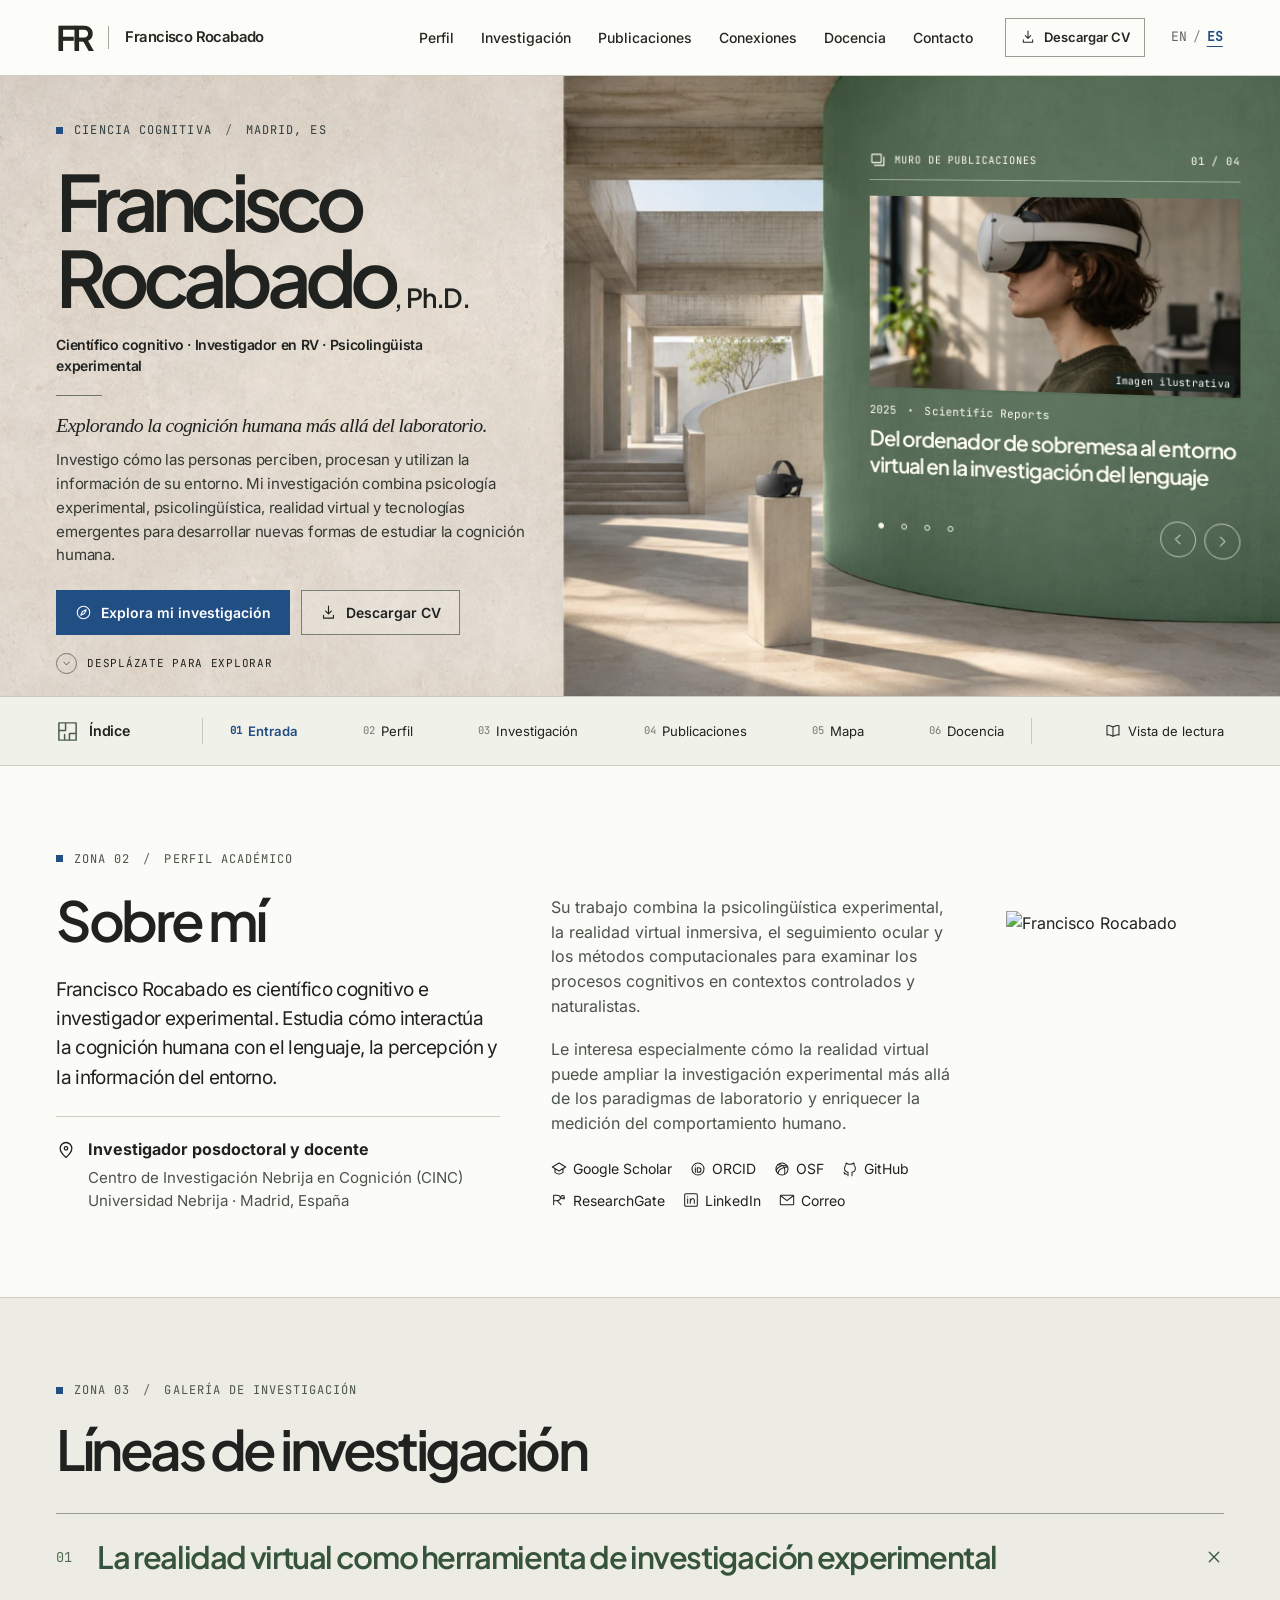
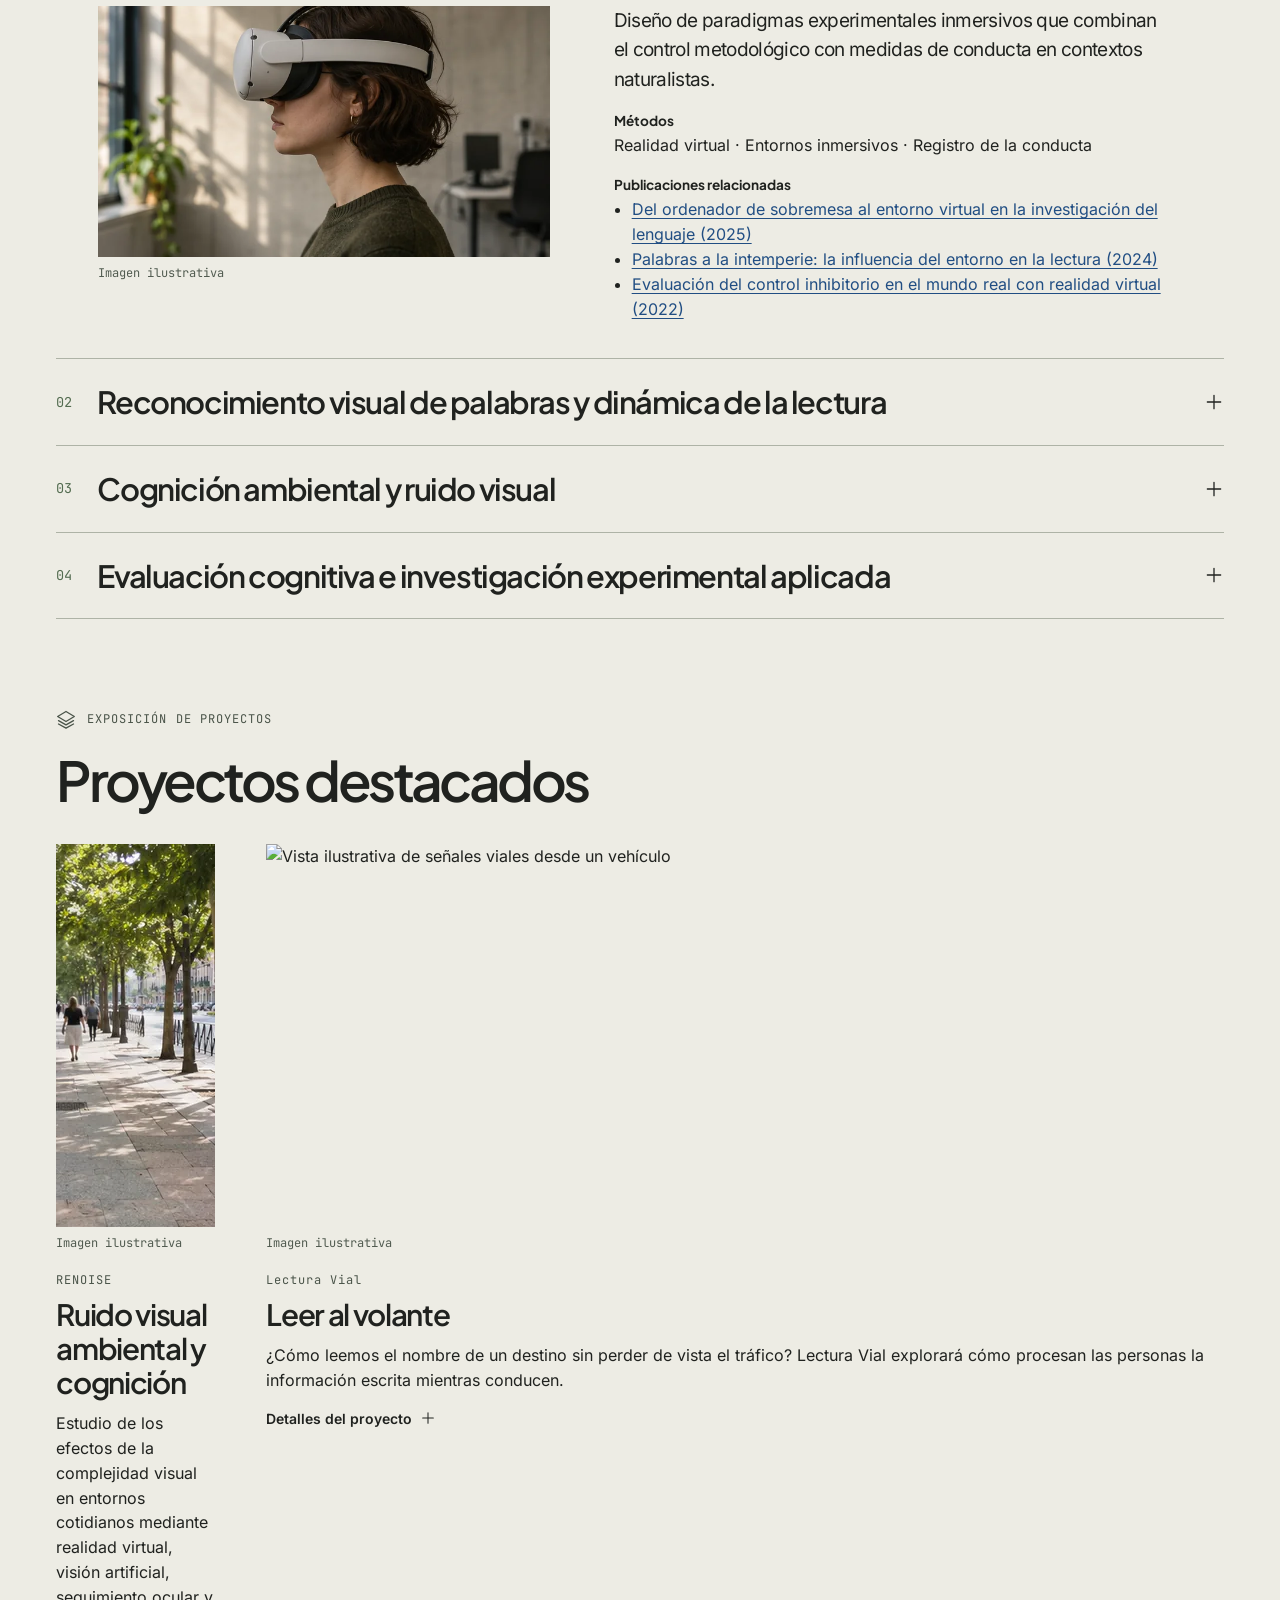
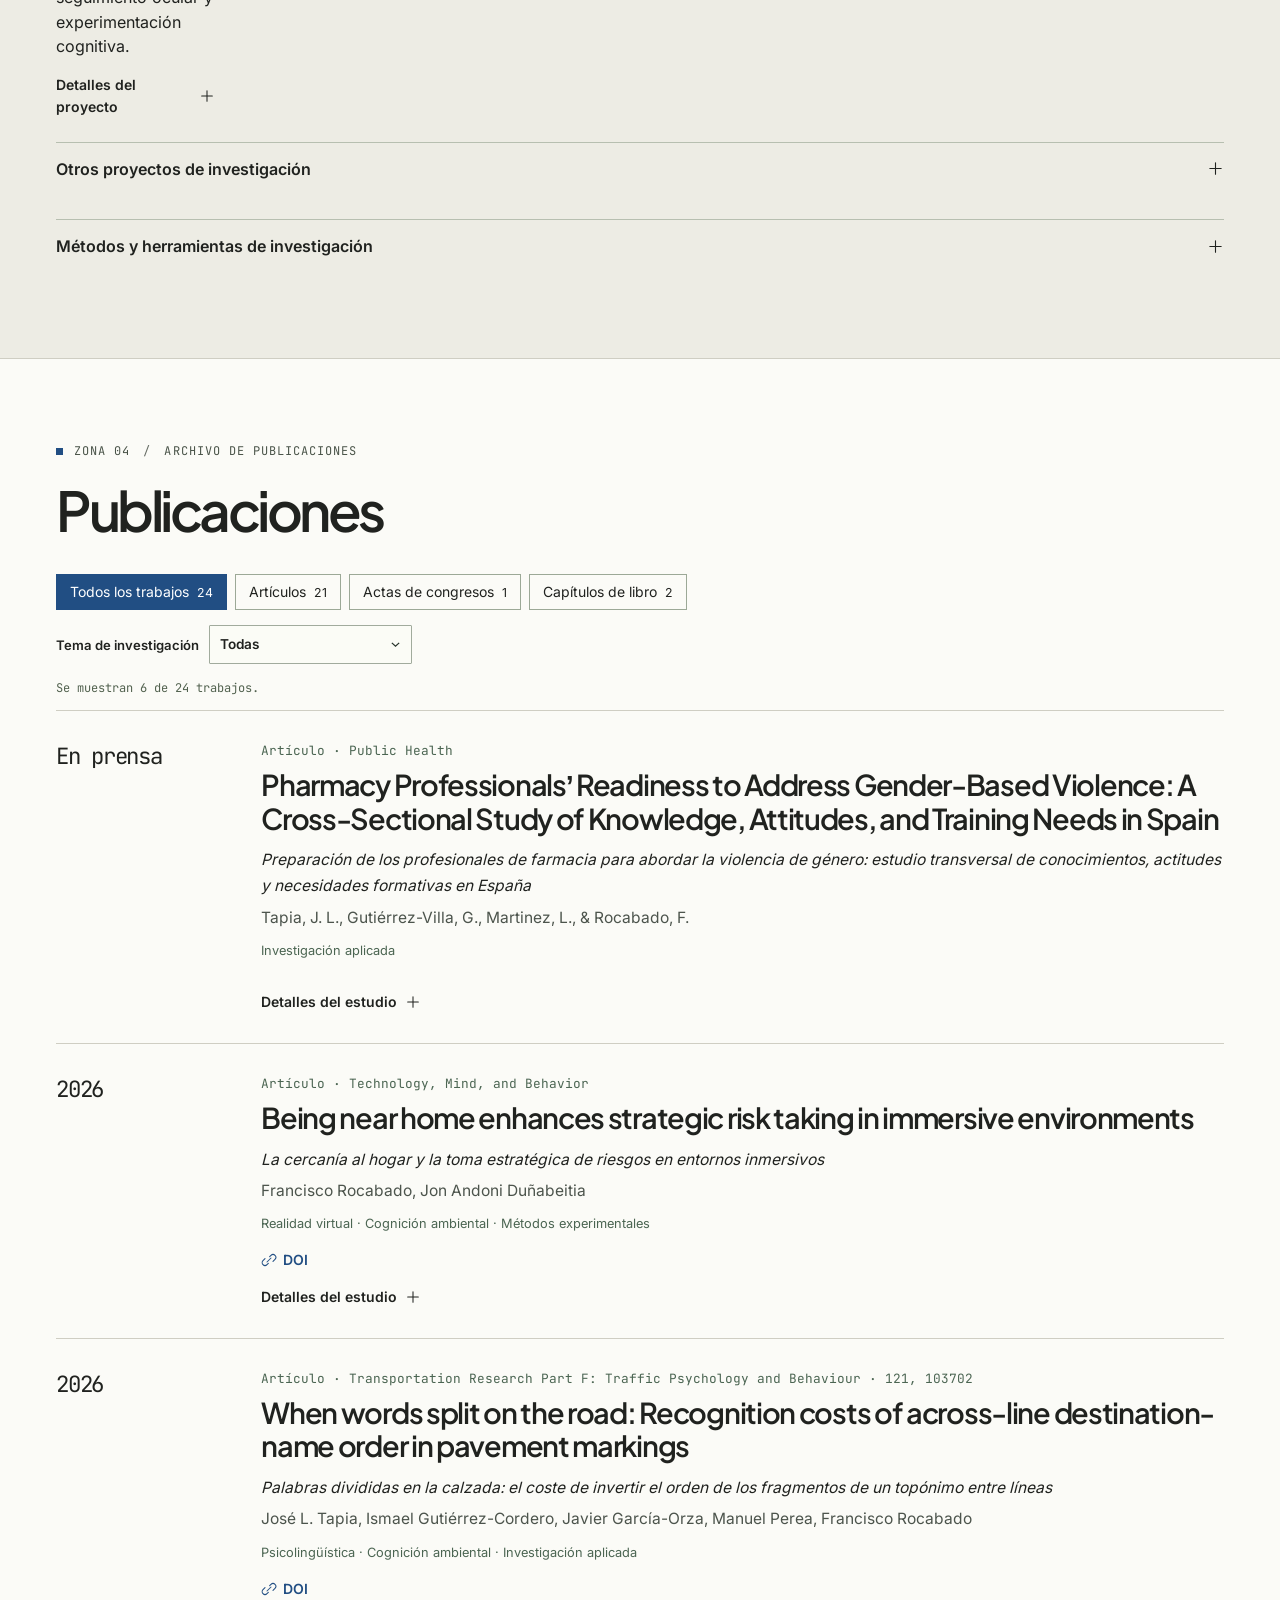
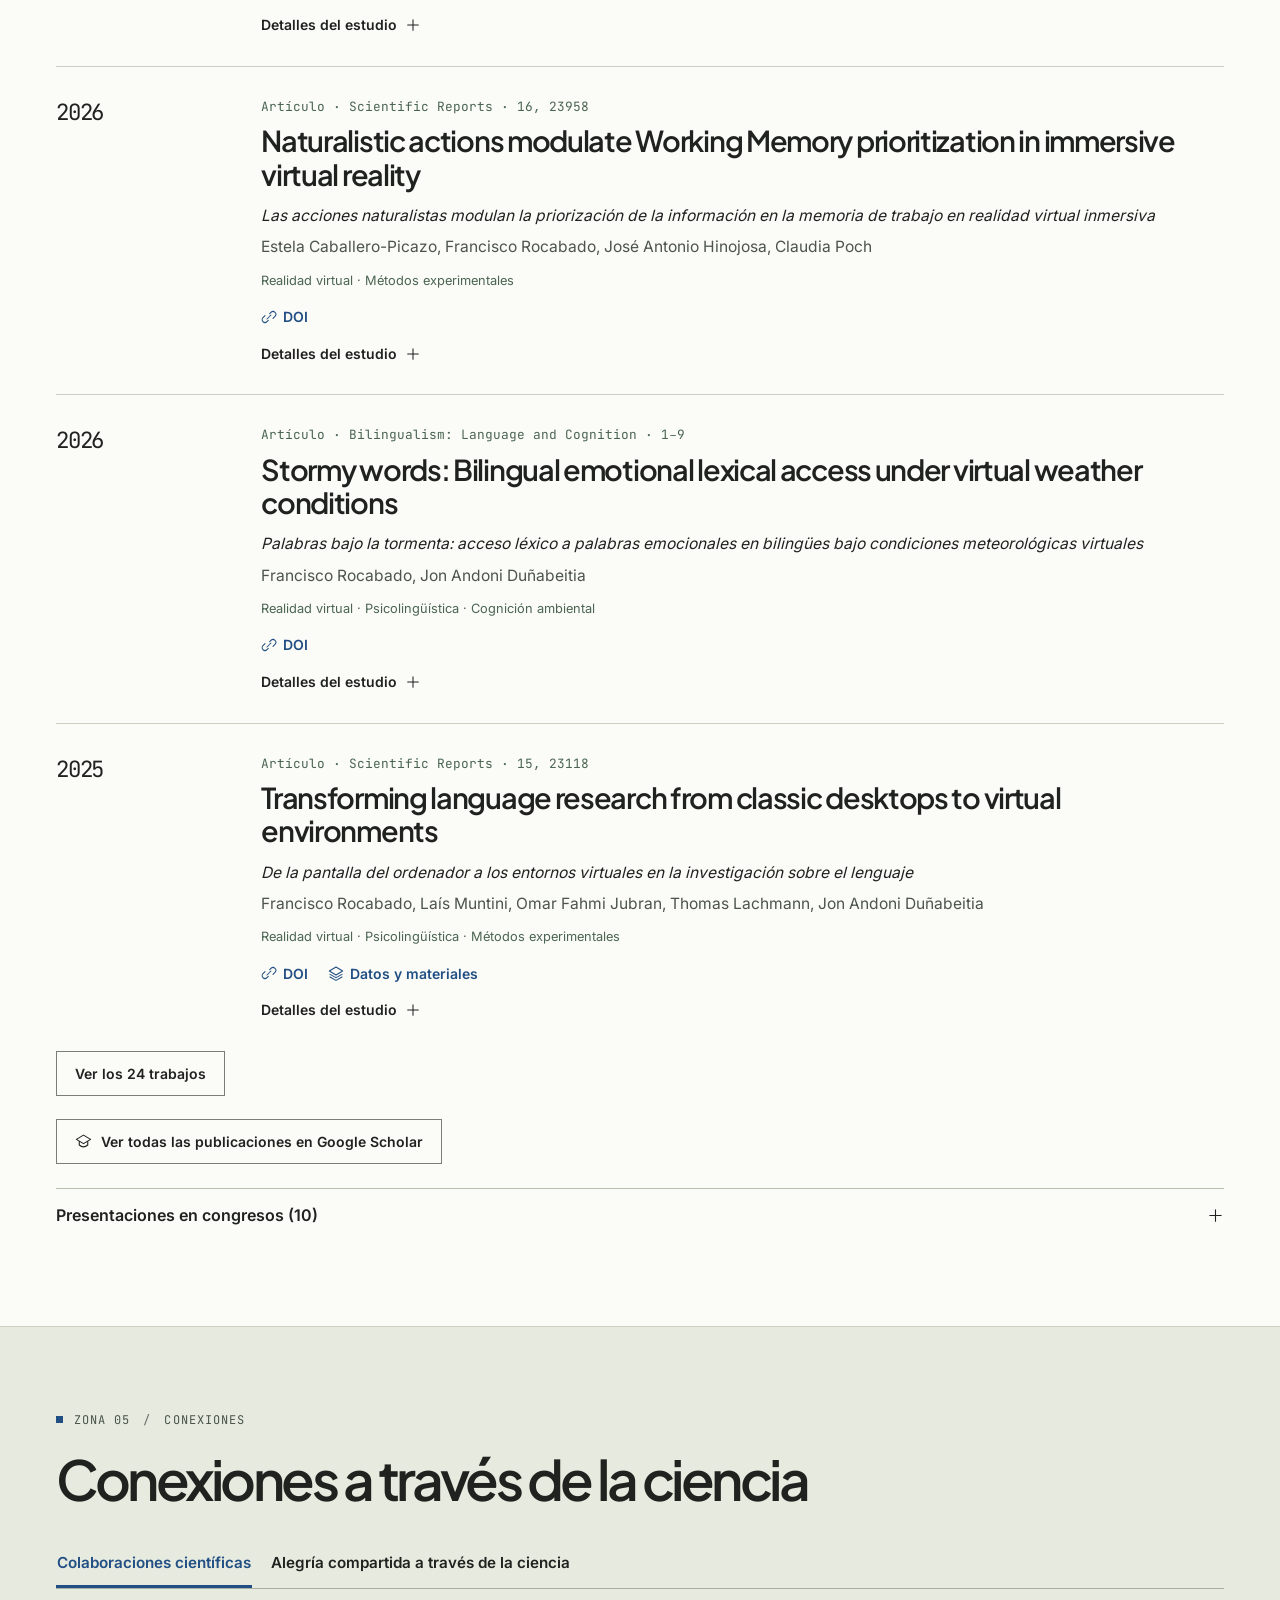
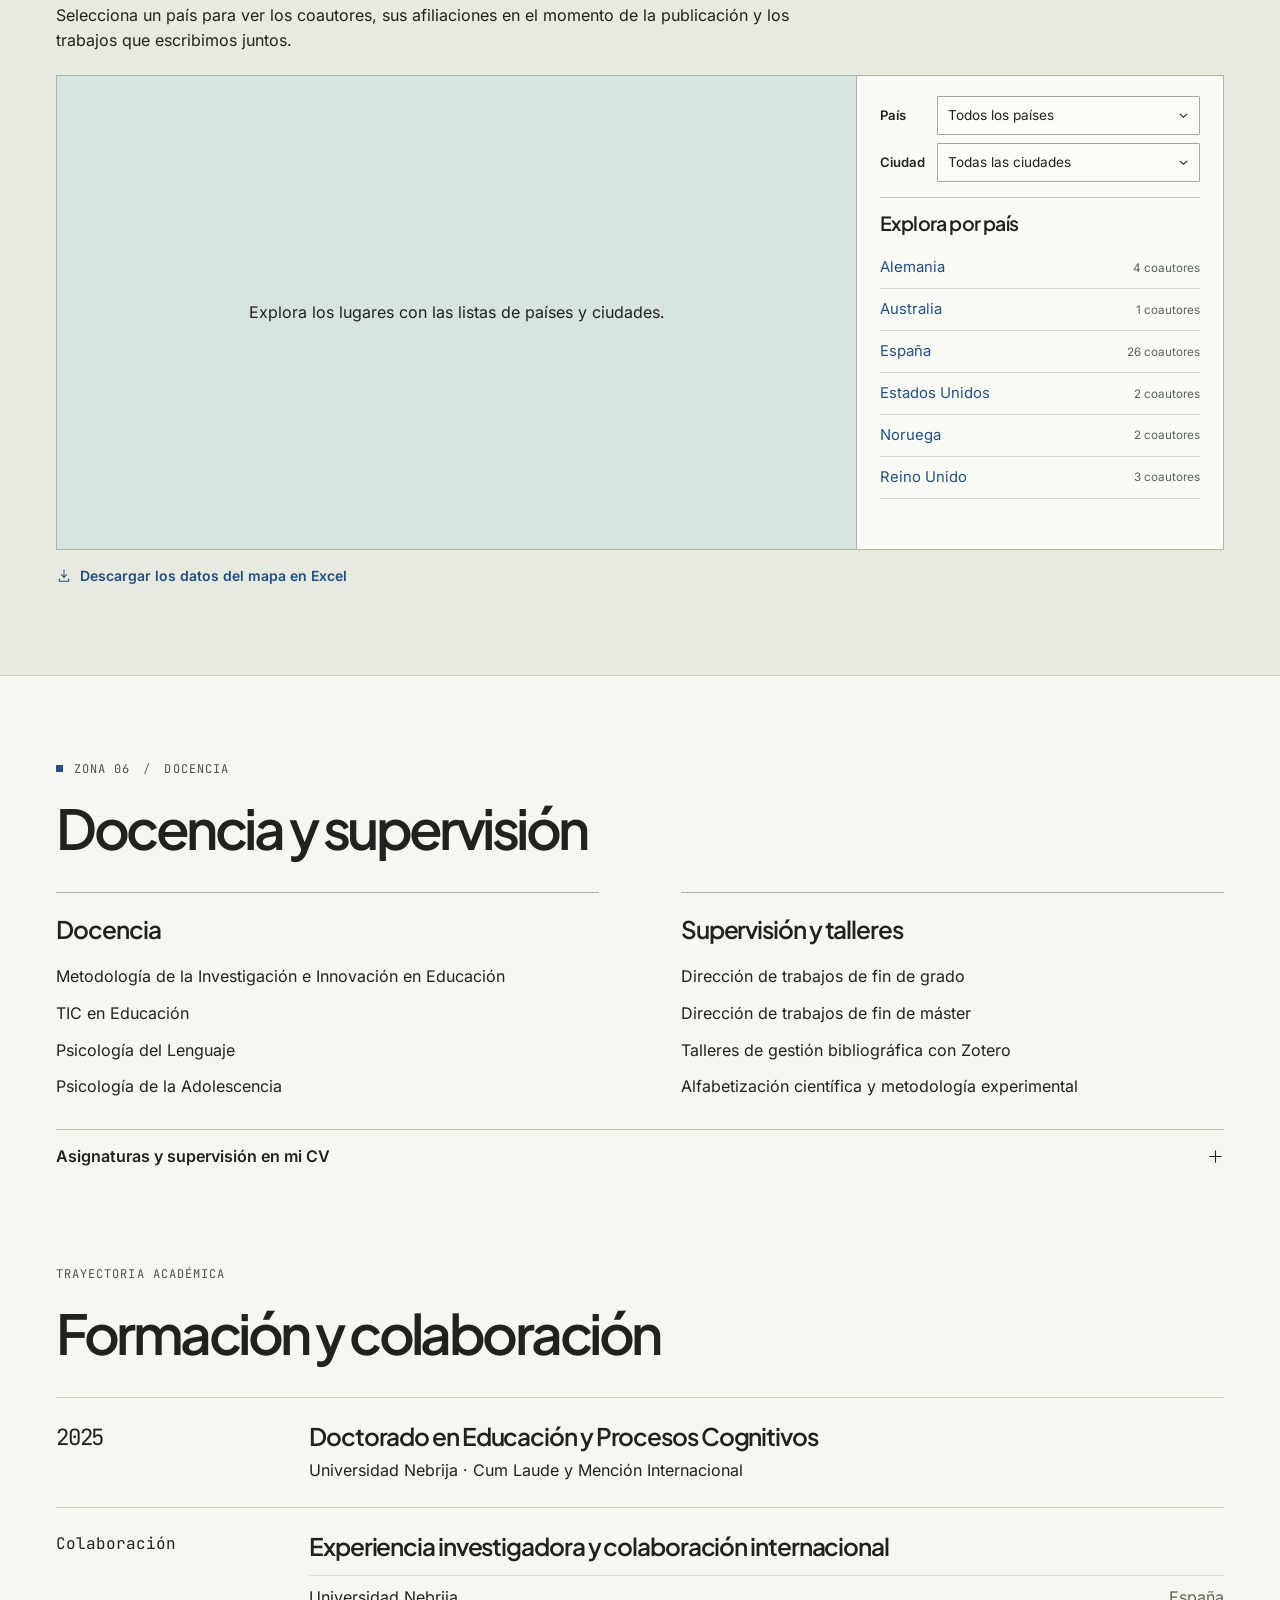
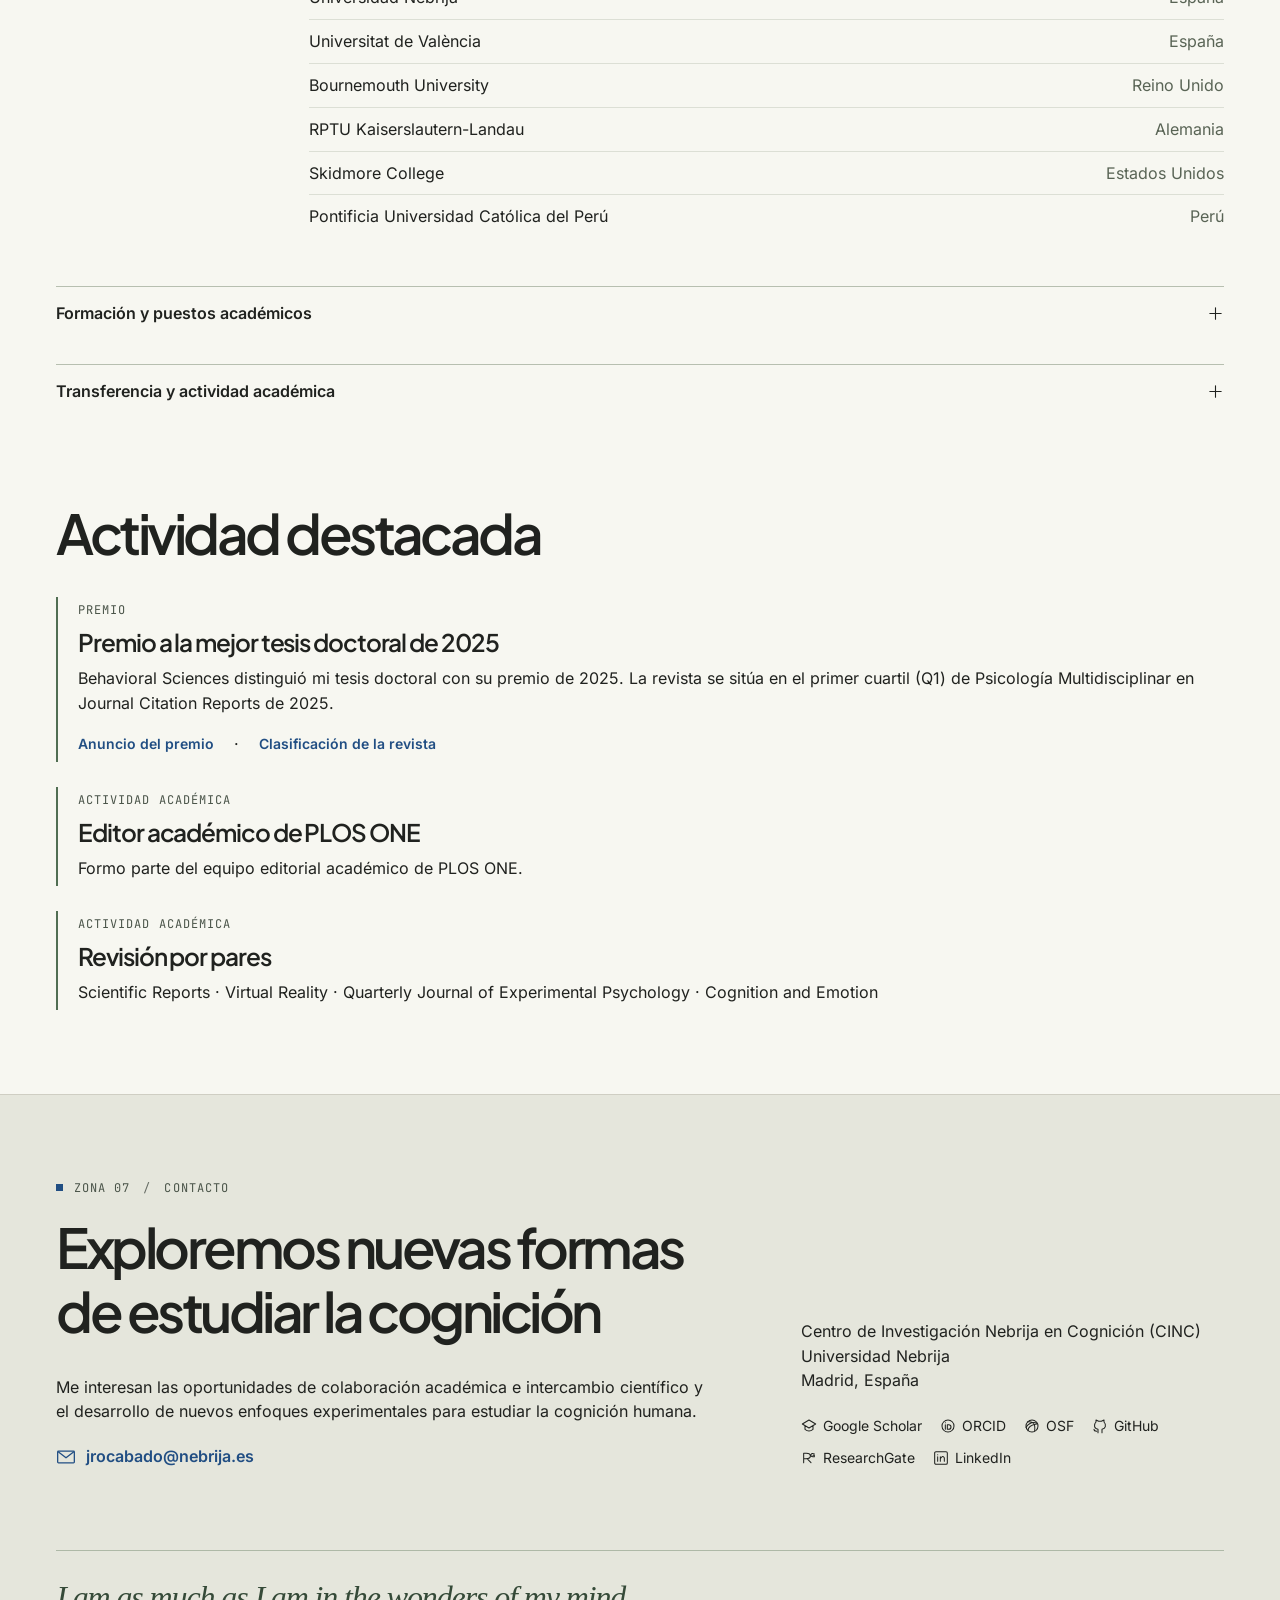
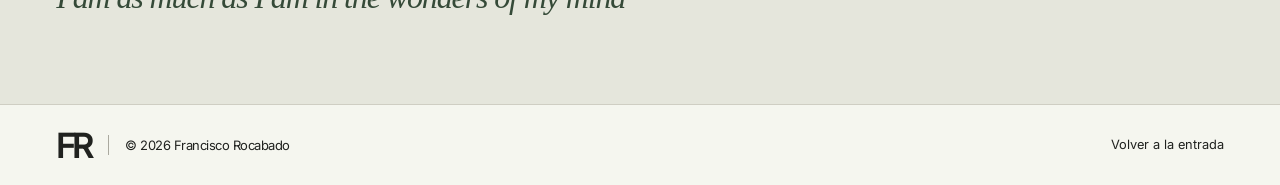
==== commit e41d8c22: "Add files via upload" ====
--- a/es.html
+++ b/es.html
@@ -1,46 +1,55 @@
 <!doctype html>
 <html lang="es"><head><meta charset="utf-8"><meta name="viewport" content="width=device-width,initial-scale=1"><meta name="theme-color" content="#f7f6f1">
-<title>Francisco Rocabado, Ph.D. — Pabellón de investigación</title><meta name="description" content="Explora el pabellón de investigación de Francisco Rocabado. Publicaciones, docencia y ciencia abierta sobre realidad virtual, psicolingüística y cognición ambiental.">
+<title>Francisco Rocabado, Ph.D. — Portafolio académico</title><meta name="description" content="Portafolio académico de Francisco Rocabado. Publicaciones, docencia y colaboraciones internacionales en realidad virtual, psicolingüística y cognición ambiental.">
 <link rel="canonical" href="https://francisco-rocabado-pavilion.frozenaster4.chatgpt.site/es.html">
-<meta property="og:title" content="Francisco Rocabado · Pabellón de investigación"><meta property="og:description" content="Explora el pabellón de investigación de Francisco Rocabado. Publicaciones, docencia y ciencia abierta sobre realidad virtual, psicolingüística y cognición ambiental."><meta property="og:type" content="profile"><meta property="og:locale" content="es_ES"><meta property="og:image" content="https://francisco-rocabado-pavilion.frozenaster4.chatgpt.site/assets/pavilion.webp"><meta name="twitter:card" content="summary_large_image">
-<link rel="alternate" hreflang="en" href="index.html"><link rel="alternate" hreflang="es" href="es.html"><link rel="icon" href="assets/favicon.svg" type="image/svg+xml"><link rel="preload" as="image" href="assets/pavilion.webp"><link rel="stylesheet" href="fonts.css"><link rel="stylesheet" href="style.css">
-<script type="application/ld+json">{"@context":"https://schema.org","@type":"Person","name":"Francisco Rocabado","jobTitle":"Investigador y docente","email":"jrocabado@nebrija.es","affiliation":{"@type":"CollegeOrUniversity","name":"Universidad Nebrija"},"sameAs":["https://scholar.google.es/citations?hl=es&user=ocK0iQYAAAAJ","https://orcid.org/0000-0002-4845-6950","https://osf.io/d3496/","https://www.researchgate.net/profile/Francisco-Rocabado","https://es.linkedin.com/in/francisco-rocabado-94b303119"],"knowsAbout":["Cognitive science","Virtual reality","Experimental psycholinguistics","Environmental cognition"]}</script><script>(function(){try{var lng=localStorage.getItem('pavilion.language');if(lng&&lng!==document.documentElement.lang&&['en','es'].includes(lng)){location.replace((lng==='es'?'es.html':'index.html')+location.search+location.hash)}if(localStorage.getItem('pavilion.view')==='reading'){document.documentElement.classList.add('reading')}}catch(e){}document.documentElement.classList.add('js')})()</script></head>
+<meta property="og:title" content="Francisco Rocabado · Portafolio académico"><meta property="og:description" content="Portafolio académico de Francisco Rocabado. Publicaciones, docencia y colaboraciones internacionales en realidad virtual, psicolingüística y cognición ambiental."><meta property="og:type" content="profile"><meta property="og:locale" content="es_ES"><meta property="og:image" content="https://francisco-rocabado-pavilion.frozenaster4.chatgpt.site/assets/pavilion.webp"><meta name="twitter:card" content="summary_large_image">
+<link rel="alternate" hreflang="en" href="index.html"><link rel="alternate" hreflang="es" href="es.html"><link rel="icon" href="assets/favicon.svg" type="image/svg+xml"><link rel="preload" as="image" href="assets/pavilion.webp"><link rel="stylesheet" href="fonts.css"><link rel="stylesheet" href="assets/map/vendor/leaflet.css"><link rel="stylesheet" href="style.css"><link rel="stylesheet" href="connections.css">
+<script type="application/ld+json">{"@context":"https://schema.org","@type":"Person","name":"Francisco Rocabado","jobTitle":"Investigador posdoctoral y docente","email":"jrocabado@nebrija.es","affiliation":{"@type":"CollegeOrUniversity","name":"Universidad Nebrija"},"sameAs":["https://scholar.google.es/citations?hl=es&user=ocK0iQYAAAAJ","https://orcid.org/0000-0002-4845-6950","https://osf.io/d3496/","https://github.com/f-rocabado","https://www.researchgate.net/profile/Francisco-Rocabado","https://es.linkedin.com/in/francisco-rocabado-94b303119"],"knowsAbout":["Cognitive science","Virtual reality","Experimental psycholinguistics","Environmental cognition"]}</script><script>(function(){try{var lng=localStorage.getItem('pavilion.language');if(lng&&lng!==document.documentElement.lang&&['en','es'].includes(lng)){location.replace((lng==='es'?'es.html':'index.html')+location.search+location.hash)}if(localStorage.getItem('pavilion.view')==='reading'){document.documentElement.classList.add('reading')}}catch(e){}document.documentElement.classList.add('js')})()</script></head>
 <body><a class="skip" href="#main">Ir al contenido principal</a>
 <header class="site-header"><a class="brand" href="#entrance" aria-label="Francisco Rocabado, entrada"><strong>FR</strong><span>Francisco Rocabado</span></a>
-<nav id="main-nav" class="main-nav" aria-label="Navegación principal"><a href="#about">Perfil</a><a href="#research">Investigación</a><a href="#publications">Publicaciones</a><a href="#open-science">Ciencia abierta</a><a href="#teaching">Docencia</a><a href="#contact">Contacto</a><a class="mobile-cv" href="assets/francisco-rocabado-cv-es.pdf" download><svg aria-hidden="true" focusable="false" class="icon " viewBox="0 0 24 24" fill="none" stroke="currentColor" stroke-width="1.55" stroke-linecap="round" stroke-linejoin="round"><path d="M12 3v11m-4-4 4 4 4-4M5 16v4h14v-4"/></svg>Descargar CV</a></nav>
+<nav id="main-nav" class="main-nav" aria-label="Navegación principal"><a href="#about">Perfil</a><a href="#research">Investigación</a><a href="#publications">Publicaciones</a><a href="#connections">Conexiones</a><a href="#teaching">Docencia</a><a href="#contact">Contacto</a><a class="mobile-cv" href="assets/francisco-rocabado-cv-es.pdf" download><svg aria-hidden="true" focusable="false" class="icon " viewBox="0 0 24 24" fill="none" stroke="currentColor" stroke-width="1.55" stroke-linecap="round" stroke-linejoin="round"><path d="M12 3v11m-4-4 4 4 4-4M5 16v4h14v-4"/></svg>Descargar CV</a></nav>
 <div class="nav-actions"><a class="header-cv" href="assets/francisco-rocabado-cv-es.pdf" download><svg aria-hidden="true" focusable="false" class="icon " viewBox="0 0 24 24" fill="none" stroke="currentColor" stroke-width="1.55" stroke-linecap="round" stroke-linejoin="round"><path d="M12 3v11m-4-4 4 4 4-4M5 16v4h14v-4"/></svg>Descargar CV</a><div class="lang" aria-label="Idioma"><a lang="en" hreflang="en" data-lang="en" href="index.html" >EN</a><span>/</span><a lang="es" hreflang="es" data-lang="es" href="es.html" aria-current="true">ES</a></div><button id="menu-button" aria-expanded="false" aria-controls="main-nav" aria-label="Menú de navegación"><svg aria-hidden="true" focusable="false" class="icon " viewBox="0 0 24 24" fill="none" stroke="currentColor" stroke-width="1.55" stroke-linecap="round" stroke-linejoin="round"><path d="M3 7h18M3 12h18M3 17h18"/></svg><svg aria-hidden="true" focusable="false" class="icon " viewBox="0 0 24 24" fill="none" stroke="currentColor" stroke-width="1.55" stroke-linecap="round" stroke-linejoin="round"><path d="m5 5 14 14M19 5 5 19"/></svg></button></div></header>
-<main id="main"><section id="entrance" class="hero" aria-label="Entrada del pabellón de investigación">
+<main id="main"><section id="entrance" class="hero" aria-label="Presentación">
 <div class="space" aria-hidden="true"><div class="scene-plate"></div><div class="wall-tint"></div><div class="near-wall"></div><div class="pedestal"></div></div>
-<div class="hero-copy"><div class="eyebrow hero-label"><i class="marker"></i>PABELLÓN DE INVESTIGACIÓN<span class="slash">/</span> MADRID, ES</div>
+<div class="hero-copy"><div class="eyebrow hero-label"><i class="marker"></i>CIENCIA COGNITIVA<span class="slash">/</span> MADRID, ES</div>
 <h1>Francisco<br><span class="surname">Rocabado<span class="degree">, Ph.D.</span></span></h1>
 <p class="descriptor">Científico cognitivo · Investigador en RV · Psicolingüista experimental</p><div class="intro-rule"></div><p class="hero-subtitle">Explorando la cognición humana más allá del laboratorio.</p><p class="hero-summary">Investigo cómo las personas perciben, procesan y utilizan la información de su entorno. Mi investigación combina psicología experimental, psicolingüística, realidad virtual y tecnologías emergentes para desarrollar nuevas formas de estudiar la cognición humana.</p>
 <div class="hero-actions"><a class="button primary" href="#research"><svg aria-hidden="true" focusable="false" class="icon " viewBox="0 0 24 24" fill="none" stroke="currentColor" stroke-width="1.55" stroke-linecap="round" stroke-linejoin="round"><circle cx="12" cy="12" r="8.8"/><path d="m15.8 8.2-2.4 5.2-5.2 2.4 2.4-5.2z"/></svg>Explora mi investigación</a><a class="button secondary" href="assets/francisco-rocabado-cv-es.pdf" download><svg aria-hidden="true" focusable="false" class="icon " viewBox="0 0 24 24" fill="none" stroke="currentColor" stroke-width="1.55" stroke-linecap="round" stroke-linejoin="round"><path d="M12 3v11m-4-4 4 4 4-4M5 16v4h14v-4"/></svg>Descargar CV</a></div></div>
 <div class="wall-position"><section class="wall-display" tabindex="0" aria-roledescription="carrusel" aria-label="Muro de publicaciones">
 <div class="wall-heading"><span><svg aria-hidden="true" focusable="false" class="icon " viewBox="0 0 24 24" fill="none" stroke="currentColor" stroke-width="1.55" stroke-linecap="round" stroke-linejoin="round"><rect x="3" y="4" width="14" height="12" rx=".7"/><path d="M7 20h14V8"/></svg>MURO DE PUBLICACIONES</span><span id="wall-count">01 / 04</span></div>
-<div class="slide-viewport"><div class="slide-track"><article class="slide" id="wall-language-vr" aria-label="01 / 04"><a class="projection-link" href="#pub-language-vr" data-pub="language-vr"><div class="projection-image "><img src="assets/exhibit-vr.webp" alt="Imagen ilustrativa de una participante con un visor de realidad virtual en un entorno de investigación" width="766" height="510" fetchpriority="high"><span class="image-type">Imagen ilustrativa</span></div><div class="slide-meta">2025 <b>·</b> Scientific Reports</div><h2>Del ordenador de sobremesa al entorno virtual en la investigación del lenguaje</h2></a></article><article class="slide" id="wall-weathering-words" aria-label="02 / 04"><a class="projection-link" href="#pub-weathering-words" data-pub="weathering-words"><div class="projection-image original-figure"><img src="assets/weather-figure.webp" alt="Vistas publicadas de los entornos de lectura soleado y lluvioso. Figura 2, Rocabado y colaboradores (2024), CC BY 4.0." width="766" height="510" loading="lazy"><span class="image-type">Figura 2 publicada</span></div><div class="slide-meta">2024 <b>·</b> Frontiers in Psychology</div><h2>Palabras a la intemperie: la influencia del entorno en la lectura</h2></a></article><article class="slide" id="wall-emoji-processing" aria-label="03 / 04"><a class="projection-link" href="#pub-emoji-processing" data-pub="emoji-processing"><div class="projection-image "><img src="assets/exhibit-words.webp" alt="Estímulo de lectura ilustrativo con palabras y un emoji" width="766" height="510" loading="lazy"><span class="image-type">Imagen ilustrativa</span></div><div class="slide-meta">2023 <b>·</b> Computers in Human Behavior</div><h2>Emojis y procesamiento de palabras: ¿existe un efecto facilitador?</h2></a></article><article class="slide" id="wall-inhibitory-control" aria-label="04 / 04"><a class="projection-link" href="#pub-inhibitory-control" data-pub="inhibitory-control"><div class="projection-image "><img src="assets/exhibit-assessment.webp" alt="Puesto experimental ilustrativo con un visor y estímulos visuales" width="766" height="510" loading="lazy"><span class="image-type">Imagen ilustrativa</span></div><div class="slide-meta">2022 <b>·</b> Behavioral Sciences</div><h2>Evaluación del control inhibitorio en el mundo real con realidad virtual</h2></a></article></div></div>
-<div class="slide-controls"><div class="dots"><a href="#wall-language-vr" role="button" aria-label="Mostrar publicación 1" aria-current="true" data-slide="0"><i></i></a><a href="#wall-weathering-words" role="button" aria-label="Mostrar publicación 2"  data-slide="1"><i></i></a><a href="#wall-emoji-processing" role="button" aria-label="Mostrar publicación 3"  data-slide="2"><i></i></a><a href="#wall-inhibitory-control" role="button" aria-label="Mostrar publicación 4"  data-slide="3"><i></i></a></div><div class="arrows"><button data-move="-1" aria-label="Publicación anterior"><svg aria-hidden="true" focusable="false" class="icon prev" viewBox="0 0 24 24" fill="none" stroke="currentColor" stroke-width="1.55" stroke-linecap="round" stroke-linejoin="round"><path d="m9 5 7 7-7 7"/></svg></button><button data-move="1" aria-label="Publicación siguiente"><svg aria-hidden="true" focusable="false" class="icon " viewBox="0 0 24 24" fill="none" stroke="currentColor" stroke-width="1.55" stroke-linecap="round" stroke-linejoin="round"><path d="m9 5 7 7-7 7"/></svg></button></div></div>
+<div class="slide-viewport"><div class="slide-track"><article class="slide" id="wall-language-vr" aria-label="01 / 04"><a class="projection-link" href="#pub-language-vr" data-pub="language-vr"><div class="projection-image "><img src="assets/exhibit-vr.webp" alt="Imagen ilustrativa de una participante con un visor de realidad virtual en un entorno de investigación" width="766" height="510" fetchpriority="high"><span class="image-type">Imagen ilustrativa</span></div><div class="slide-meta">2025 <b>·</b> Scientific Reports</div><h2>Del ordenador de sobremesa al entorno virtual en la investigación del lenguaje</h2></a></article><article class="slide" id="wall-road-markings" aria-label="02 / 04"><a class="projection-link" href="#pub-road-markings" data-pub="road-markings"><div class="projection-image "><img src="assets/project-lectura-vial.webp" alt="Vista ilustrativa de la señalización vial a través del parabrisas" width="766" height="510" loading="lazy"><span class="image-type">Imagen ilustrativa</span></div><div class="slide-meta">2026 <b>·</b> Transportation Research Part F: Traffic Psychology and Behaviour</div><h2>Cuando las palabras se dividen sobre la calzada</h2></a></article><article class="slide" id="wall-weathering-words" aria-label="03 / 04"><a class="projection-link" href="#pub-weathering-words" data-pub="weathering-words"><div class="projection-image original-figure"><img src="assets/weather-figure.webp" alt="Vistas publicadas de los entornos de lectura soleado y lluvioso. Figura 2, Rocabado y colaboradores (2024), CC BY 4.0." width="766" height="510" loading="lazy"><span class="image-type">Figura 2 publicada</span></div><div class="slide-meta">2024 <b>·</b> Frontiers in Psychology</div><h2>Palabras a la intemperie: la influencia del entorno en la lectura</h2></a></article><article class="slide" id="wall-emoji-processing" aria-label="04 / 04"><a class="projection-link" href="#pub-emoji-processing" data-pub="emoji-processing"><div class="projection-image "><img src="assets/exhibit-words.webp" alt="Estímulo de lectura ilustrativo con palabras y un emoji" width="766" height="510" loading="lazy"><span class="image-type">Imagen ilustrativa</span></div><div class="slide-meta">2023 <b>·</b> Computers in Human Behavior</div><h2>Emojis y procesamiento de palabras: ¿existe un efecto facilitador?</h2></a></article></div></div>
+<div class="slide-controls"><div class="dots"><a href="#wall-language-vr" role="button" aria-label="Mostrar publicación 1" aria-current="true" data-slide="0"><i></i></a><a href="#wall-road-markings" role="button" aria-label="Mostrar publicación 2"  data-slide="1"><i></i></a><a href="#wall-weathering-words" role="button" aria-label="Mostrar publicación 3"  data-slide="2"><i></i></a><a href="#wall-emoji-processing" role="button" aria-label="Mostrar publicación 4"  data-slide="3"><i></i></a></div><div class="arrows"><button data-move="-1" aria-label="Publicación anterior"><svg aria-hidden="true" focusable="false" class="icon prev" viewBox="0 0 24 24" fill="none" stroke="currentColor" stroke-width="1.55" stroke-linecap="round" stroke-linejoin="round"><path d="m9 5 7 7-7 7"/></svg></button><button data-move="1" aria-label="Publicación siguiente"><svg aria-hidden="true" focusable="false" class="icon " viewBox="0 0 24 24" fill="none" stroke="currentColor" stroke-width="1.55" stroke-linecap="round" stroke-linejoin="round"><path d="m9 5 7 7-7 7"/></svg></button></div></div>
 <span class="sr" aria-live="polite" id="wall-status"></span></section></div>
 <a href="#about" class="scroll-cue"><svg aria-hidden="true" focusable="false" class="icon " viewBox="0 0 24 24" fill="none" stroke="currentColor" stroke-width="1.55" stroke-linecap="round" stroke-linejoin="round"><path d="m6 9 6 6 6-6"/></svg><span>DESPLÁZATE PARA EXPLORAR</span></a>
 </section>
-<div class="directory" id="pavilion-index"><div class="directory-title"><svg aria-hidden="true" focusable="false" class="icon " viewBox="0 0 24 24" fill="none" stroke="currentColor" stroke-width="1.55" stroke-linecap="round" stroke-linejoin="round"><path d="M3 3h18v18H3zm0 8h7V3m4 18v-7h7M9 15v6"/></svg><span>Índice del pabellón</span></div>
-<nav aria-label="Zonas del pabellón"><a href="#entrance" aria-current="location"><small>01</small>Entrada</a><a href="#about" ><small>02</small>Perfil</a><a href="#research" ><small>03</small>Investigación</a><a href="#publications" ><small>04</small>Publicaciones</a><a href="#open-science" ><small>05</small>Herramientas</a><a href="#teaching" ><small>06</small>Docencia</a></nav>
+<div class="directory" id="site-index"><div class="directory-title"><svg aria-hidden="true" focusable="false" class="icon " viewBox="0 0 24 24" fill="none" stroke="currentColor" stroke-width="1.55" stroke-linecap="round" stroke-linejoin="round"><path d="M3 3h18v18H3zm0 8h7V3m4 18v-7h7M9 15v6"/></svg><span>Índice</span></div>
+<nav aria-label="Secciones del portafolio"><a href="#entrance" aria-current="location"><small>01</small>Entrada</a><a href="#about" ><small>02</small>Perfil</a><a href="#research" ><small>03</small>Investigación</a><a href="#publications" ><small>04</small>Publicaciones</a><a href="#connections" ><small>05</small>Mapa</a><a href="#teaching" ><small>06</small>Docencia</a></nav>
 <button id="view-toggle" aria-pressed="false" data-reading="Vista de lectura" data-spatial="Vista espacial"><svg aria-hidden="true" focusable="false" class="icon " viewBox="0 0 24 24" fill="none" stroke="currentColor" stroke-width="1.55" stroke-linecap="round" stroke-linejoin="round"><path d="M3 4c3-1 6 0 9 2 3-2 6-3 9-2v14c-3-1-6 0-9 2-3-2-6-3-9-2zM12 6v14"/></svg><span>Vista de lectura</span></button></div>
 <section id="about" class="zone light-zone"><div class="inner"><div class="section-top"><div class="eyebrow"><i class="marker"></i>ZONA 02 <span class="slash">/</span> PERFIL ACADÉMICO</div></div>
-<div class="about-layout"><div class="about-intro"><h2>Sobre mí</h2><p class="lead">Francisco Rocabado es científico cognitivo e investigador experimental. Estudia cómo interactúa la cognición humana con el lenguaje, la percepción y la información del entorno.</p><div class="affiliation"><svg aria-hidden="true" focusable="false" class="icon " viewBox="0 0 24 24" fill="none" stroke="currentColor" stroke-width="1.55" stroke-linecap="round" stroke-linejoin="round"><path d="M19 10c0 5-7 11-7 11s-7-6-7-11a7 7 0 1 1 14 0Z"/><circle cx="12" cy="10" r="2.1"/></svg><div><strong>Investigador y docente</strong><span>Centro de Investigación Nebrija en Cognición (CINC)<br>Universidad Nebrija · Madrid, España</span></div></div></div>
-<div class="about-copy"><p>Su trabajo combina la psicolingüística experimental, la realidad virtual inmersiva, el seguimiento ocular y los métodos computacionales para examinar los procesos cognitivos en contextos controlados y naturalistas.</p><p>Le interesa especialmente cómo la realidad virtual puede ampliar la investigación experimental más allá de los paradigmas de laboratorio y enriquecer la medición del comportamiento humano.</p><div class="profiles"><a class="profile-link" href="https://scholar.google.es/citations?hl=es&amp;user=ocK0iQYAAAAJ" target="_blank" rel="noopener noreferrer"><svg aria-hidden="true" focusable="false" class="icon " viewBox="0 0 24 24" fill="none" stroke="currentColor" stroke-width="1.55" stroke-linecap="round" stroke-linejoin="round"><path d="m2 9 10-6 10 6-10 6zM6 12v5q6 5 12 0v-5"/></svg>Google Scholar</a><a class="profile-link" href="https://orcid.org/0000-0002-4845-6950" target="_blank" rel="noopener noreferrer"><svg aria-hidden="true" focusable="false" class="icon " viewBox="0 0 24 24" fill="none" stroke="currentColor" stroke-width="1.55" stroke-linecap="round" stroke-linejoin="round"><circle cx="12" cy="12" r="9"/><path d="M8 10v7m3-7h2a3.5 3.5 0 0 1 0 7h-2zM8 7h.1"/></svg>ORCID</a><a class="profile-link" href="https://osf.io/d3496/" target="_blank" rel="noopener noreferrer"><svg aria-hidden="true" focusable="false" class="icon " viewBox="0 0 24 24" fill="none" stroke="currentColor" stroke-width="1.55" stroke-linecap="round" stroke-linejoin="round"><circle cx="12" cy="12" r="9"/><path d="M5 6q13-2 11 13M3 14q7-10 17-6M6 19q0-8 13-10"/></svg>OSF</a><span class="profile-link pending"><svg aria-hidden="true" focusable="false" class="icon " viewBox="0 0 24 24" fill="none" stroke="currentColor" stroke-width="1.55" stroke-linecap="round" stroke-linejoin="round"><path d="M7 20c-3 0-4-2-4-3m6 5v-5c-4-1-6-3-5-7 0-2 1-3 2-4V3l4 2h4l4-2v3c2 2 3 4 2 7-.6 2-2.5 3.5-5 4v5"/></svg>GitHub<small>Pendiente</small></span><a class="profile-link" href="https://www.researchgate.net/profile/Francisco-Rocabado" target="_blank" rel="noopener noreferrer"><svg aria-hidden="true" focusable="false" class="icon " viewBox="0 0 24 24" fill="none" stroke="currentColor" stroke-width="1.55" stroke-linecap="round" stroke-linejoin="round"><path d="M4 19V5h4q6 0 6 4t-6 4H4m5 0 6 6m5-13q-4-2-5 1t3 3h2v-2h-2"/></svg>ResearchGate</a><a class="profile-link" href="https://es.linkedin.com/in/francisco-rocabado-94b303119" target="_blank" rel="noopener noreferrer"><svg aria-hidden="true" focusable="false" class="icon " viewBox="0 0 24 24" fill="none" stroke="currentColor" stroke-width="1.55" stroke-linecap="round" stroke-linejoin="round"><rect x="2.5" y="2.5" width="19" height="19" rx="2"/><path d="M7 10v7m0-10h.1M11 17v-7m0 3q4-6 6-1v5"/></svg>LinkedIn</a><a class="profile-link" href="mailto:jrocabado@nebrija.es"><svg aria-hidden="true" focusable="false" class="icon " viewBox="0 0 24 24" fill="none" stroke="currentColor" stroke-width="1.55" stroke-linecap="round" stroke-linejoin="round"><rect x="2" y="5" width="20" height="14" rx="1"/><path d="m3 6 9 7 9-7"/></svg>Correo</a></div></div>
-<figure class="portrait"><div class="portrait-mat"><span>FR</span></div><figcaption>Retrato del investigador pendiente</figcaption></figure></div></div></section>
+<div class="about-layout"><div class="about-intro"><h2>Sobre mí</h2><p class="lead">Francisco Rocabado es científico cognitivo e investigador experimental. Estudia cómo interactúa la cognición humana con el lenguaje, la percepción y la información del entorno.</p><div class="affiliation"><svg aria-hidden="true" focusable="false" class="icon " viewBox="0 0 24 24" fill="none" stroke="currentColor" stroke-width="1.55" stroke-linecap="round" stroke-linejoin="round"><path d="M19 10c0 5-7 11-7 11s-7-6-7-11a7 7 0 1 1 14 0Z"/><circle cx="12" cy="10" r="2.1"/></svg><div><strong>Investigador posdoctoral y docente</strong><span>Centro de Investigación Nebrija en Cognición (CINC)<br>Universidad Nebrija · Madrid, España</span></div></div></div>
+<div class="about-copy"><p>Su trabajo combina la psicolingüística experimental, la realidad virtual inmersiva, el seguimiento ocular y los métodos computacionales para examinar los procesos cognitivos en contextos controlados y naturalistas.</p><p>Le interesa especialmente cómo la realidad virtual puede ampliar la investigación experimental más allá de los paradigmas de laboratorio y enriquecer la medición del comportamiento humano.</p><div class="profiles"><a class="profile-link" href="https://scholar.google.es/citations?hl=es&amp;user=ocK0iQYAAAAJ" target="_blank" rel="noopener noreferrer"><svg aria-hidden="true" focusable="false" class="icon " viewBox="0 0 24 24" fill="none" stroke="currentColor" stroke-width="1.55" stroke-linecap="round" stroke-linejoin="round"><path d="m2 9 10-6 10 6-10 6zM6 12v5q6 5 12 0v-5"/></svg>Google Scholar</a><a class="profile-link" href="https://orcid.org/0000-0002-4845-6950" target="_blank" rel="noopener noreferrer"><svg aria-hidden="true" focusable="false" class="icon " viewBox="0 0 24 24" fill="none" stroke="currentColor" stroke-width="1.55" stroke-linecap="round" stroke-linejoin="round"><circle cx="12" cy="12" r="9"/><path d="M8 10v7m3-7h2a3.5 3.5 0 0 1 0 7h-2zM8 7h.1"/></svg>ORCID</a><a class="profile-link" href="https://osf.io/d3496/" target="_blank" rel="noopener noreferrer"><svg aria-hidden="true" focusable="false" class="icon " viewBox="0 0 24 24" fill="none" stroke="currentColor" stroke-width="1.55" stroke-linecap="round" stroke-linejoin="round"><circle cx="12" cy="12" r="9"/><path d="M5 6q13-2 11 13M3 14q7-10 17-6M6 19q0-8 13-10"/></svg>OSF</a><a class="profile-link" href="https://github.com/f-rocabado" target="_blank" rel="noopener noreferrer"><svg aria-hidden="true" focusable="false" class="icon " viewBox="0 0 24 24" fill="none" stroke="currentColor" stroke-width="1.55" stroke-linecap="round" stroke-linejoin="round"><path d="M7 20c-3 0-4-2-4-3m6 5v-5c-4-1-6-3-5-7 0-2 1-3 2-4V3l4 2h4l4-2v3c2 2 3 4 2 7-.6 2-2.5 3.5-5 4v5"/></svg>GitHub</a><a class="profile-link" href="https://www.researchgate.net/profile/Francisco-Rocabado" target="_blank" rel="noopener noreferrer"><svg aria-hidden="true" focusable="false" class="icon " viewBox="0 0 24 24" fill="none" stroke="currentColor" stroke-width="1.55" stroke-linecap="round" stroke-linejoin="round"><path d="M4 19V5h4q6 0 6 4t-6 4H4m5 0 6 6m5-13q-4-2-5 1t3 3h2v-2h-2"/></svg>ResearchGate</a><a class="profile-link" href="https://es.linkedin.com/in/francisco-rocabado-94b303119" target="_blank" rel="noopener noreferrer"><svg aria-hidden="true" focusable="false" class="icon " viewBox="0 0 24 24" fill="none" stroke="currentColor" stroke-width="1.55" stroke-linecap="round" stroke-linejoin="round"><rect x="2.5" y="2.5" width="19" height="19" rx="2"/><path d="M7 10v7m0-10h.1M11 17v-7m0 3q4-6 6-1v5"/></svg>LinkedIn</a><a class="profile-link" href="mailto:jrocabado@nebrija.es"><svg aria-hidden="true" focusable="false" class="icon " viewBox="0 0 24 24" fill="none" stroke="currentColor" stroke-width="1.55" stroke-linecap="round" stroke-linejoin="round"><rect x="2" y="5" width="20" height="14" rx="1"/><path d="m3 6 9 7 9-7"/></svg>Correo</a></div></div>
+<figure class="portrait"><img src="assets/profile_FR.jpeg" loading="lazy" alt="Francisco Rocabado"></figure></div></div></section>
 <section id="research" class="zone research-zone"><div class="inner"><div class="eyebrow"><i class="marker"></i>ZONA 03 <span class="slash">/</span> GALERÍA DE INVESTIGACIÓN</div><h2>Líneas de investigación</h2><div class="research-lines"><details class="research-item" id="area-vr" open><summary><span class="line-no mono">01</span><h3>La realidad virtual como herramienta de investigación experimental</h3><svg aria-hidden="true" focusable="false" class="icon " viewBox="0 0 24 24" fill="none" stroke="currentColor" stroke-width="1.55" stroke-linecap="round" stroke-linejoin="round"><path d="M4 12h16M12 4v16"/></svg></summary><div class="area-content"><figure><a class="research-display" href="#pub-language-vr" data-pub="language-vr" aria-label="Del ordenador de sobremesa al entorno virtual en la investigación del lenguaje"><img loading="lazy" src="assets/exhibit-vr.webp" alt="La realidad virtual como herramienta de investigación experimental"></a><figcaption>Imagen ilustrativa</figcaption></figure><div><p class="lead">Diseño de paradigmas experimentales inmersivos que combinan el control metodológico con medidas de conducta en contextos naturalistas.</p><h4>Métodos</h4><p>Realidad virtual · Entornos inmersivos · Registro de la conducta</p><h4>Publicaciones relacionadas</h4><ul><li><a href="#pub-language-vr">Del ordenador de sobremesa al entorno virtual en la investigación del lenguaje (2025)</a></li><li><a href="#pub-weathering-words">Palabras a la intemperie: la influencia del entorno en la lectura (2024)</a></li><li><a href="#pub-inhibitory-control">Evaluación del control inhibitorio en el mundo real con realidad virtual (2022)</a></li></ul></div></div></details><details class="research-item" id="area-reading" ><summary><span class="line-no mono">02</span><h3>Reconocimiento visual de palabras y dinámica de la lectura</h3><svg aria-hidden="true" focusable="false" class="icon " viewBox="0 0 24 24" fill="none" stroke="currentColor" stroke-width="1.55" stroke-linecap="round" stroke-linejoin="round"><path d="M4 12h16M12 4v16"/></svg></summary><div class="area-content"><figure><a class="research-display" href="#pub-weathering-words" data-pub="weathering-words" aria-label="Palabras a la intemperie: la influencia del entorno en la lectura"><img loading="lazy" src="assets/exhibit-words.webp" alt="Reconocimiento visual de palabras y dinámica de la lectura"></a><figcaption>Imagen ilustrativa</figcaption></figure><div><p class="lead">Estudio del reconocimiento visual de palabras, el procesamiento léxico, la información ortográfica y los efectos del contexto ambiental en la conducta lectora.</p><h4>Métodos</h4><p>Decisión léxica · Tareas de lectura · Seguimiento ocular</p><h4>Publicaciones relacionadas</h4><ul><li><a href="#pub-weathering-words">Palabras a la intemperie: la influencia del entorno en la lectura (2024)</a></li><li><a href="#pub-emoji-processing">Emojis y procesamiento de palabras: ¿existe un efecto facilitador? (2023)</a></li></ul></div></div></details><details class="research-item" id="area-noise" ><summary><span class="line-no mono">03</span><h3>Cognición ambiental y ruido visual</h3><svg aria-hidden="true" focusable="false" class="icon " viewBox="0 0 24 24" fill="none" stroke="currentColor" stroke-width="1.55" stroke-linecap="round" stroke-linejoin="round"><path d="M4 12h16M12 4v16"/></svg></summary><div class="area-content"><figure><a class="research-display" href="#pub-weathering-words" data-pub="weathering-words" aria-label="Palabras a la intemperie: la influencia del entorno en la lectura"><img loading="lazy" src="assets/project-renoise.webp" alt="Cognición ambiental y ruido visual"></a><figcaption>Imagen ilustrativa</figcaption></figure><div><p class="lead">Estudio de cómo la complejidad del entorno y la información visual influyen en la atención, la percepción, la memoria y el rendimiento cognitivo.</p><h4>Métodos</h4><p>Entornos de 360° · Seguimiento ocular móvil · YOLO · SAM2 · OpenCV</p><h4>Publicaciones relacionadas</h4><ul><li><a href="#pub-weathering-words">Palabras a la intemperie: la influencia del entorno en la lectura (2024)</a></li></ul><a class="text-link" href="#project-renoise">Proyecto relacionado · RENOISE</a></div></div></details><details class="research-item" id="area-assessment" ><summary><span class="line-no mono">04</span><h3>Evaluación cognitiva e investigación experimental aplicada</h3><svg aria-hidden="true" focusable="false" class="icon " viewBox="0 0 24 24" fill="none" stroke="currentColor" stroke-width="1.55" stroke-linecap="round" stroke-linejoin="round"><path d="M4 12h16M12 4v16"/></svg></summary><div class="area-content"><figure><a class="research-display" href="#pub-inhibitory-control" data-pub="inhibitory-control" aria-label="Evaluación del control inhibitorio en el mundo real con realidad virtual"><img loading="lazy" src="assets/exhibit-assessment.webp" alt="Evaluación cognitiva e investigación experimental aplicada"></a><figcaption>Imagen ilustrativa</figcaption></figure><div><p class="lead">Desarrollo de métodos experimentales para investigar la cognición en distintos contextos y poblaciones, con especial atención a la validez ecológica y la medición de conductas significativas.</p><h4>Métodos</h4><p>Evaluación conductual · Control inhibitorio · Validez ecológica</p><h4>Publicaciones relacionadas</h4><ul><li><a href="#pub-inhibitory-control">Evaluación del control inhibitorio en el mundo real con realidad virtual (2022)</a></li></ul></div></div></details></div>
 <div class="project-heading"><div class="eyebrow"><svg aria-hidden="true" focusable="false" class="icon " viewBox="0 0 24 24" fill="none" stroke="currentColor" stroke-width="1.55" stroke-linecap="round" stroke-linejoin="round"><path d="m12 3 10 6-10 6L2 9zm-9 11 9 5 9-5m-18 4 9 5 9-5"/></svg>EXPOSICIÓN DE PROYECTOS</div><h2>Proyectos destacados</h2></div>
-<div class="project-list"><article id="project-renoise" class="project"><figure><img src="assets/project-renoise.webp" loading="lazy" width="1152" height="383" alt="Escena urbana ilustrativa con diversos elementos visuales"><figcaption>Imagen ilustrativa</figcaption></figure><div><span class="eyebrow">RENOISE</span><h3>Ruido visual ambiental y cognición</h3><p>Estudio de los efectos de la complejidad visual en entornos cotidianos mediante realidad virtual, visión artificial, seguimiento ocular y experimentación cognitiva.</p><details><summary>Detalles del proyecto <svg aria-hidden="true" focusable="false" class="icon " viewBox="0 0 24 24" fill="none" stroke="currentColor" stroke-width="1.55" stroke-linecap="round" stroke-linejoin="round"><path d="M4 12h16M12 4v16"/></svg></summary><p>En las escenas cotidianas conviven numerosos estímulos visuales. RENOISE emplea entornos de 360 grados y seguimiento ocular móvil para estudiar hacia dónde se dirige la mirada. Herramientas de visión artificial como YOLO, SAM2 y OpenCV permiten analizar estos entornos.</p></details></div></article><article id="project-sonora" class="project"><figure><img src="assets/project-sonora.webp" loading="lazy" width="1152" height="383" alt="Vista ilustrativa del interior de un vagón de metro"><figcaption>Imagen ilustrativa</figcaption></figure><div><span class="eyebrow">SONORA</span><h3>Sonido, música y bienestar en el transporte urbano</h3><p>Investigación sobre la influencia de los entornos sonoros y la música en el bienestar subjetivo y las respuestas fisiológicas en el transporte.</p><details><summary>Detalles del proyecto <svg aria-hidden="true" focusable="false" class="icon " viewBox="0 0 24 24" fill="none" stroke="currentColor" stroke-width="1.55" stroke-linecap="round" stroke-linejoin="round"><path d="M4 12h16M12 4v16"/></svg></summary><p>El proyecto aborda el transporte urbano como entorno sonoro. Su pregunta central es cómo se relacionan los sonidos de un trayecto, incluida la música, con la experiencia de los pasajeros y sus respuestas fisiológicas.</p></details></div></article></div>
-<details class="additional"><summary>Otros proyectos<svg aria-hidden="true" focusable="false" class="icon " viewBox="0 0 24 24" fill="none" stroke="currentColor" stroke-width="1.55" stroke-linecap="round" stroke-linejoin="round"><path d="M4 12h16M12 4v16"/></svg></summary><p>Información del proyecto pendiente.</p><p class="mono">[PROJECT_TITLE] · [PROJECT_DESCRIPTION] · [PROJECT_IMAGE] · [PROJECT_URL]</p></details></div></section>
-<section id="publications" class="zone paper-zone"><div class="inner"><div class="eyebrow"><i class="marker"></i>ZONA 04 <span class="slash">/</span> ARCHIVO DE PUBLICACIONES</div><h2>Publicaciones seleccionadas</h2><div class="filters" aria-label="Filtrar por tema de investigación"><button data-filter="all" aria-pressed="true">Todas</button><button data-filter="vr" aria-pressed="false">Realidad virtual</button><button data-filter="language" aria-pressed="false">Psicolingüística</button><button data-filter="environment" aria-pressed="false">Cognición ambiental</button><button data-filter="methods" aria-pressed="false">Métodos experimentales</button></div><p id="results" aria-live="polite" class="sr"></p><div class="records"><article id="pub-language-vr" class="pub-record" data-topics="vr language methods"><div class="pub-year">2025</div><div class="pub-body"><div class="journal mono">Scientific Reports · 15, 23118</div><h3 lang="en">Transforming language research from classic desktops to virtual environments</h3><p class="translation">Del ordenador de sobremesa al entorno virtual en la investigación del lenguaje</p><p class="authors">Francisco Rocabado, Laís Muntini, Omar Fahmi Jubran, Thomas Lachmann, Jon Andoni Duñabeitia</p><p class="pub-topics">Realidad virtual · Psicolingüística · Métodos experimentales</p><div class="resources"><a class="" href="https://doi.org/10.1038/s41598-025-08319-1" target="_blank" rel="noopener noreferrer"><svg aria-hidden="true" focusable="false" class="icon " viewBox="0 0 24 24" fill="none" stroke="currentColor" stroke-width="1.55" stroke-linecap="round" stroke-linejoin="round"><path d="M9 15l6-6m-2-2 2-2a4 4 0 0 1 6 6l-3 3m-7 3-2 2a4 4 0 0 1-6-6l3-3"/></svg> DOI</a><a class="" href="https://osf.io/q3ec9/?view_only=c7924253f9fd419ba63d6cec635546ab" target="_blank" rel="noopener noreferrer"><svg aria-hidden="true" focusable="false" class="icon " viewBox="0 0 24 24" fill="none" stroke="currentColor" stroke-width="1.55" stroke-linecap="round" stroke-linejoin="round"><path d="m12 3 10 6-10 6L2 9zm-9 11 9 5 9-5m-18 4 9 5 9-5"/></svg>Datos y materiales</a></div><details class="publication-details"><summary>Detalles del estudio <svg aria-hidden="true" focusable="false" class="icon " viewBox="0 0 24 24" fill="none" stroke="currentColor" stroke-width="1.55" stroke-linecap="round" stroke-linejoin="round"><path d="M4 12h16M12 4v16"/></svg></summary><p>¿Cómo influye el entorno en una tarea lingüística? Este estudio conecta la investigación del lenguaje en ordenador con los entornos virtuales inmersivos.</p><figure class="scientific-figure"><img src="assets/language-figure.png" alt="Estructura de la tarea de decisión léxica en el experimento de realidad virtual." loading="lazy"><figcaption><a class="" href="https://www.nature.com/articles/s41598-025-08319-1/figures/2" target="_blank" rel="noopener noreferrer">Figura 2 publicada</a> · Rocabado, Muntini, Jubran, Lachmann &amp; Duñabeitia (2025) · <a class="" href="https://creativecommons.org/licenses/by/4.0/" target="_blank" rel="noopener noreferrer">CC BY 4.0</a></figcaption></figure></details></div></article><article id="pub-weathering-words" class="pub-record" data-topics="vr language environment"><div class="pub-year">2024</div><div class="pub-body"><div class="journal mono">Frontiers in Psychology · 15, 1433781</div><h3 lang="en">Weathering words: a virtual reality study of environmental influence on reading dynamics</h3><p class="translation">Palabras a la intemperie: un estudio de realidad virtual sobre la influencia del entorno en la lectura</p><p class="authors">Francisco Rocabado, Laís Muntini, Jorge González Alonso, Jon Andoni Duñabeitia</p><p class="pub-topics">Realidad virtual · Psicolingüística · Cognición ambiental</p><div class="resources"><a class="" href="https://doi.org/10.3389/fpsyg.2024.1433781" target="_blank" rel="noopener noreferrer"><svg aria-hidden="true" focusable="false" class="icon " viewBox="0 0 24 24" fill="none" stroke="currentColor" stroke-width="1.55" stroke-linecap="round" stroke-linejoin="round"><path d="M9 15l6-6m-2-2 2-2a4 4 0 0 1 6 6l-3 3m-7 3-2 2a4 4 0 0 1-6-6l3-3"/></svg> DOI</a><a class="" href="https://osf.io/zcdnh/?view_only=d65e54d2ea774a8cbe7ccb30fda13794" target="_blank" rel="noopener noreferrer"><svg aria-hidden="true" focusable="false" class="icon " viewBox="0 0 24 24" fill="none" stroke="currentColor" stroke-width="1.55" stroke-linecap="round" stroke-linejoin="round"><path d="m12 3 10 6-10 6L2 9zm-9 11 9 5 9-5m-18 4 9 5 9-5"/></svg>Datos y materiales</a></div><details class="publication-details"><summary>Detalles del estudio <svg aria-hidden="true" focusable="false" class="icon " viewBox="0 0 24 24" fill="none" stroke="currentColor" stroke-width="1.55" stroke-linecap="round" stroke-linejoin="round"><path d="M4 12h16M12 4v16"/></svg></summary><p>La realidad virtual permite variar las condiciones meteorológicas para estudiar cómo se procesan las palabras en un contexto ambiental.</p><figure class="scientific-figure"><img src="assets/weather-figure.webp" alt="Vistas de los entornos experimentales soleado y lluvioso desde la perspectiva del participante." loading="lazy"><figcaption><a class="" href="https://doi.org/10.3389/fpsyg.2024.1433781" target="_blank" rel="noopener noreferrer">Figura 2 publicada</a> · Rocabado, Muntini, González Alonso &amp; Duñabeitia (2024) · <a class="" href="https://creativecommons.org/licenses/by/4.0/" target="_blank" rel="noopener noreferrer">CC BY 4.0</a></figcaption></figure></details></div></article><article id="pub-emoji-processing" class="pub-record" data-topics="language methods"><div class="pub-year">2023</div><div class="pub-body"><div class="journal mono">Computers in Human Behavior · 139, 107563</div><h3 lang="en">Exploring the (lack of) facilitative effect of emoji for word processing</h3><p class="translation">Estudio de la (ausencia de) facilitación del procesamiento de palabras mediante emojis</p><p class="authors">Linda K. Kaye, José Francisco Rocabado, Sara Rodriguez-Cuadrado, Bethany R. Jones, Stephanie A. Malone, Helen J. Wall, Jon Andoni Duñabeitia</p><p class="pub-topics">Psicolingüística · Métodos experimentales</p><div class="resources"><a class="" href="https://doi.org/10.1016/j.chb.2022.107563" target="_blank" rel="noopener noreferrer"><svg aria-hidden="true" focusable="false" class="icon " viewBox="0 0 24 24" fill="none" stroke="currentColor" stroke-width="1.55" stroke-linecap="round" stroke-linejoin="round"><path d="M9 15l6-6m-2-2 2-2a4 4 0 0 1 6 6l-3 3m-7 3-2 2a4 4 0 0 1-6-6l3-3"/></svg> DOI</a><a class="" href="https://osf.io/zrqm4/" target="_blank" rel="noopener noreferrer"><svg aria-hidden="true" focusable="false" class="icon " viewBox="0 0 24 24" fill="none" stroke="currentColor" stroke-width="1.55" stroke-linecap="round" stroke-linejoin="round"><path d="m12 3 10 6-10 6L2 9zm-9 11 9 5 9-5m-18 4 9 5 9-5"/></svg>Datos abiertos</a></div><details class="publication-details"><summary>Detalles del estudio <svg aria-hidden="true" focusable="false" class="icon " viewBox="0 0 24 24" fill="none" stroke="currentColor" stroke-width="1.55" stroke-linecap="round" stroke-linejoin="round"><path d="M4 12h16M12 4v16"/></svg></summary><p>Una investigación experimental sobre la capacidad de los emojis para facilitar el procesamiento de las palabras.</p></details></div></article><article id="pub-inhibitory-control" class="pub-record" data-topics="vr methods"><div class="pub-year">2022</div><div class="pub-body"><div class="journal mono">Behavioral Sciences · 12(11), 444</div><h3 lang="en">Assessing Inhibitory Control in the Real World Is Virtually Possible: A Virtual Reality Demonstration</h3><p class="translation">Evaluación del control inhibitorio en el mundo real mediante una demostración en realidad virtual</p><p class="authors">Francisco Rocabado, Jon Andoni Duñabeitia</p><p class="pub-topics">Realidad virtual · Métodos experimentales</p><div class="resources"><a class="" href="https://doi.org/10.3390/bs12110444" target="_blank" rel="noopener noreferrer"><svg aria-hidden="true" focusable="false" class="icon " viewBox="0 0 24 24" fill="none" stroke="currentColor" stroke-width="1.55" stroke-linecap="round" stroke-linejoin="round"><path d="M9 15l6-6m-2-2 2-2a4 4 0 0 1 6 6l-3 3m-7 3-2 2a4 4 0 0 1-6-6l3-3"/></svg> DOI</a><a class="" href="https://doi.org/10.6084/m9.figshare.19984631" target="_blank" rel="noopener noreferrer"><svg aria-hidden="true" focusable="false" class="icon " viewBox="0 0 24 24" fill="none" stroke="currentColor" stroke-width="1.55" stroke-linecap="round" stroke-linejoin="round"><path d="m12 3 10 6-10 6L2 9zm-9 11 9 5 9-5m-18 4 9 5 9-5"/></svg>Datos abiertos</a></div><details class="publication-details"><summary>Detalles del estudio <svg aria-hidden="true" focusable="false" class="icon " viewBox="0 0 24 24" fill="none" stroke="currentColor" stroke-width="1.55" stroke-linecap="round" stroke-linejoin="round"><path d="M4 12h16M12 4v16"/></svg></summary><p>Una demostración de cómo evaluar el control inhibitorio en un entorno virtual más próximo a la vida cotidiana.</p></details></div></article></div><a class="button secondary scholar-link" href="https://scholar.google.es/citations?hl=es&amp;user=ocK0iQYAAAAJ" target="_blank" rel="noopener noreferrer"><svg aria-hidden="true" focusable="false" class="icon " viewBox="0 0 24 24" fill="none" stroke="currentColor" stroke-width="1.55" stroke-linecap="round" stroke-linejoin="round"><path d="m2 9 10-6 10 6-10 6zM6 12v5q6 5 12 0v-5"/></svg>Ver todas las publicaciones en Google Scholar</a></div></section>
-<section id="open-science" class="zone toolkit-zone"><div class="inner"><div class="eyebrow"><i class="marker"></i>ZONA 05 <span class="slash">/</span> CIENCIA ABIERTA</div><div class="tool-layout"><div><h2>Herramientas para estudiar la cognición</h2><p class="serif-lead">De los experimentos inmersivos a la investigación reproducible.</p><div class="profiles"><a class="profile-link" href="https://osf.io/d3496/" target="_blank" rel="noopener noreferrer"><svg aria-hidden="true" focusable="false" class="icon " viewBox="0 0 24 24" fill="none" stroke="currentColor" stroke-width="1.55" stroke-linecap="round" stroke-linejoin="round"><circle cx="12" cy="12" r="9"/><path d="M5 6q13-2 11 13M3 14q7-10 17-6M6 19q0-8 13-10"/></svg>OSF</a><span class="profile-link pending"><svg aria-hidden="true" focusable="false" class="icon " viewBox="0 0 24 24" fill="none" stroke="currentColor" stroke-width="1.55" stroke-linecap="round" stroke-linejoin="round"><path d="M7 20c-3 0-4-2-4-3m6 5v-5c-4-1-6-3-5-7 0-2 1-3 2-4V3l4 2h4l4-2v3c2 2 3 4 2 7-.6 2-2.5 3.5-5 4v5"/></svg>GitHub<small>Pendiente</small></span></div></div><dl class="tool-list"><div><dt>Realidad virtual</dt><dd>WorldViz Vizard · SightLab VR · Desarrollo de experimentos inmersivos · Registro de la conducta</dd></div><div><dt>Programación y análisis</dt><dd>R · Python · Modelos de efectos mixtos · Análisis de potencia mediante simulación · Visualización de datos · Análisis reproducible</dd></div><div><dt>Seguimiento ocular y visión artificial</dt><dd>Análisis de datos oculométricos · Conducta visual · OpenCV · YOLO · SAM2 · Análisis visual del entorno</dd></div><div><dt>Plataformas experimentales</dt><dd>PsychoPy · Pavlovia · Paradigmas de experimentación conductual</dd></div></dl></div></div></section>
+<div class="project-list"><article id="project-renoise" class="project"><figure><img src="assets/project-renoise.webp" loading="lazy" width="1152" height="383" alt="Escena urbana ilustrativa con diversos elementos visuales"><figcaption>Imagen ilustrativa</figcaption></figure><div><span class="eyebrow">RENOISE</span><h3>Ruido visual ambiental y cognición</h3><p>Estudio de los efectos de la complejidad visual en entornos cotidianos mediante realidad virtual, visión artificial, seguimiento ocular y experimentación cognitiva.</p><details><summary>Detalles del proyecto <svg aria-hidden="true" focusable="false" class="icon " viewBox="0 0 24 24" fill="none" stroke="currentColor" stroke-width="1.55" stroke-linecap="round" stroke-linejoin="round"><path d="M4 12h16M12 4v16"/></svg></summary><p>En las escenas cotidianas conviven numerosos estímulos visuales. RENOISE emplea entornos de 360 grados y seguimiento ocular móvil para estudiar hacia dónde se dirige la mirada. Herramientas de visión artificial como YOLO, SAM2 y OpenCV permiten analizar estos entornos.</p></details></div></article><article id="project-lectura-vial" class="project"><figure><img src="assets/project-lectura-vial.webp" loading="lazy" width="1152" height="383" alt="Vista ilustrativa de señales viales desde un vehículo"><figcaption>Imagen ilustrativa</figcaption></figure><div><span class="eyebrow">Lectura Vial</span><h3>Leer al volante</h3><p>¿Cómo leemos el nombre de un destino sin perder de vista el tráfico? Lectura Vial explorará cómo procesan las personas la información escrita mientras conducen.</p><details><summary>Detalles del proyecto <svg aria-hidden="true" focusable="false" class="icon " viewBox="0 0 24 24" fill="none" stroke="currentColor" stroke-width="1.55" stroke-linecap="round" stroke-linejoin="round"><path d="M4 12h16M12 4v16"/></svg></summary><p>Quien conduce puede disponer de apenas un instante para leer una señal o una palabra pintada en la calzada. El proyecto estudiará la lectura bajo estas exigencias cotidianas. Un trabajo relacionado analiza cómo influye en el reconocimiento el orden de un topónimo dividido en dos líneas.</p><p><a class="text-link" href="#pub-road-markings">Publicación relacionada · When words split on the road: Recognition costs of across-line destination-name order in pavement markings</a></p></details></div></article></div>
+<details class="cv-disclosure"><summary>Otros proyectos de investigación<svg aria-hidden="true" focusable="false" class="icon " viewBox="0 0 24 24" fill="none" stroke="currentColor" stroke-width="1.55" stroke-linecap="round" stroke-linejoin="round"><path d="M4 12h16M12 4v16"/></svg></summary><ol class="cv-list"><li><div class="cv-meta">2025–2029 · PID2024-161331NB-I00</div><h4>Lectura con ruido y lectura como ruido: efectos en la lectura deliberada e incidental</h4><p>Miembro del equipo de investigación, resolución provisional</p></li><li><div class="cv-meta">2021–2024 · </div><h4>Lectura de palabras en contextos multilingües reales (WOREAD)</h4><p>Miembro del equipo de trabajo</p></li><li><div class="cv-meta">2022–2023 · </div><h4>Impacto sociofamiliar de las enfermedades raras infantiles (ISERI)</h4><p>Miembro del equipo de trabajo</p></li><li><div class="cv-meta">2020–2022 · RED2018-102615-T</div><h4>Red Albert Costa sobre efectos de lengua extranjera relacionados con la aculturación (ACELERA)</h4><p>Miembro del equipo de investigación</p></li><li><div class="cv-meta">2019–2021 · PGC2018-097145-B-I00</div><h4>Aprendizaje incidental de vocabulario en distintos contextos y modalidades en personas bilingües (INVOLE)</h4><p>Miembro del equipo de trabajo</p></li></ol></details><details class="cv-disclosure"><summary>Métodos y herramientas de investigación<svg aria-hidden="true" focusable="false" class="icon " viewBox="0 0 24 24" fill="none" stroke="currentColor" stroke-width="1.55" stroke-linecap="round" stroke-linejoin="round"><path d="M4 12h16M12 4v16"/></svg></summary><dl class="tool-list"><div><dt>Realidad virtual</dt><dd>WorldViz Vizard · SightLab VR · Desarrollo de experimentos inmersivos · Registro de la conducta</dd></div><div><dt>Programación y análisis</dt><dd>R · Python · Modelos de efectos mixtos · Análisis de potencia mediante simulación · Visualización de datos · Análisis reproducible</dd></div><div><dt>Seguimiento ocular y visión artificial</dt><dd>Análisis de datos oculométricos · Conducta visual · OpenCV · YOLO · SAM2 · Análisis visual del entorno</dd></div><div><dt>Plataformas experimentales</dt><dd>PsychoPy · Pavlovia · Paradigmas de experimentación conductual</dd></div></dl></details></div></section>
+<section id="publications" class="zone paper-zone"><div class="inner"><div class="eyebrow"><i class="marker"></i>ZONA 04 <span class="slash">/</span> ARCHIVO DE PUBLICACIONES</div><h2>Publicaciones</h2><div class="archive-controls"><div class="kind-buttons" role="group" aria-label="Tipo de publicación"><button data-kind-filter="all" aria-pressed="true">Todos los trabajos <span>24</span></button><button data-kind-filter="article" aria-pressed="false">Artículos <span>21</span></button><button data-kind-filter="proceedings" aria-pressed="false">Actas de congresos <span>1</span></button><button data-kind-filter="chapter" aria-pressed="false">Capítulos de libro <span>2</span></button></div><label class="topic-picker">Tema de investigación <select id="topic-filter"><option value="all">Todas</option><option value="vr">Realidad virtual</option><option value="language">Psicolingüística</option><option value="environment">Cognición ambiental</option><option value="methods">Métodos experimentales</option><option value="applied">Investigación aplicada</option></select></label></div><p id="results" aria-live="polite"></p><div class="records"><article id="pub-pharmacy-readiness" class="pub-record" data-kind="article" data-topics="applied"><div class="pub-year">En prensa</div><div class="pub-body"><div class="journal mono">Artículo · Public Health</div><h3 lang="en">Pharmacy Professionals’ Readiness to Address Gender-Based Violence: A Cross-Sectional Study of Knowledge, Attitudes, and Training Needs in Spain</h3><p class="translation">Preparación de los profesionales de farmacia para abordar la violencia de género: estudio transversal de conocimientos, actitudes y necesidades formativas en España</p><p class="authors">Tapia, J. L., Gutiérrez-Villa, G., Martinez, L., &amp; Rocabado, F.</p><p class="pub-topics">Investigación aplicada</p><div class="resources"></div><details class="publication-details"><summary>Detalles del estudio <svg aria-hidden="true" focusable="false" class="icon " viewBox="0 0 24 24" fill="none" stroke="currentColor" stroke-width="1.55" stroke-linecap="round" stroke-linejoin="round"><path d="M4 12h16M12 4v16"/></svg></summary><p>Este estudio transversal examina la preparación de los profesionales de farmacia en España para responder ante la violencia de género. Analiza sus conocimientos, actitudes y necesidades de formación.</p><p class="pub-topics">En prensa según el CV del autor.</p></details></div></article><article id="pub-risk-near-home" class="pub-record" data-kind="article" data-topics="vr environment methods"><div class="pub-year">2026</div><div class="pub-body"><div class="journal mono">Artículo · Technology, Mind, and Behavior</div><h3 lang="en">Being near home enhances strategic risk taking in immersive environments</h3><p class="translation">La cercanía al hogar y la toma estratégica de riesgos en entornos inmersivos</p><p class="authors">Francisco Rocabado, Jon Andoni Duñabeitia</p><p class="pub-topics">Realidad virtual · Cognición ambiental · Métodos experimentales</p><div class="resources"><a class="" href="https://doi.org/10.1037/tmb0000216" target="_blank" rel="noopener noreferrer"><svg aria-hidden="true" focusable="false" class="icon " viewBox="0 0 24 24" fill="none" stroke="currentColor" stroke-width="1.55" stroke-linecap="round" stroke-linejoin="round"><path d="M9 15l6-6m-2-2 2-2a4 4 0 0 1 6 6l-3 3m-7 3-2 2a4 4 0 0 1-6-6l3-3"/></svg> DOI</a></div><details class="publication-details"><summary>Detalles del estudio <svg aria-hidden="true" focusable="false" class="icon " viewBox="0 0 24 24" fill="none" stroke="currentColor" stroke-width="1.55" stroke-linecap="round" stroke-linejoin="round"><path d="M4 12h16M12 4v16"/></svg></summary><p>Veinticinco participantes inflaron globos virtuales para obtener puntos en dos escenas panorámicas, una de la entrada de su casa y otra de un lugar desconocido. En el entorno familiar obtuvieron más puntos en los ensayos en los que los globos podían admitir más inflados antes de estallar.</p><p class="study-source"><a class="" href="https://jonandoni.com/wp-content/uploads/2026/07/Being-near-home-ms-accepted.pdf" target="_blank" rel="noopener noreferrer">Fuente del estudio</a></p></details></div></article><article id="pub-road-markings" class="pub-record" data-kind="article" data-topics="language environment applied"><div class="pub-year">2026</div><div class="pub-body"><div class="journal mono">Artículo · Transportation Research Part F: Traffic Psychology and Behaviour · 121, 103702</div><h3 lang="en">When words split on the road: Recognition costs of across-line destination-name order in pavement markings</h3><p class="translation">Palabras divididas en la calzada: el coste de invertir el orden de los fragmentos de un topónimo entre líneas</p><p class="authors">José L. Tapia, Ismael Gutiérrez-Cordero, Javier García-Orza, Manuel Perea, Francisco Rocabado</p><p class="pub-topics">Psicolingüística · Cognición ambiental · Investigación aplicada</p><div class="resources"><a class="" href="https://doi.org/10.1016/j.trf.2026.103702" target="_blank" rel="noopener noreferrer"><svg aria-hidden="true" focusable="false" class="icon " viewBox="0 0 24 24" fill="none" stroke="currentColor" stroke-width="1.55" stroke-linecap="round" stroke-linejoin="round"><path d="M9 15l6-6m-2-2 2-2a4 4 0 0 1 6 6l-3 3m-7 3-2 2a4 4 0 0 1-6-6l3-3"/></svg> DOI</a></div><details class="publication-details"><summary>Detalles del estudio <svg aria-hidden="true" focusable="false" class="icon " viewBox="0 0 24 24" fill="none" stroke="currentColor" stroke-width="1.55" stroke-linecap="round" stroke-linejoin="round"><path d="M4 12h16M12 4v16"/></svg></summary><p>En dos experimentos se presentaron nombres de ciudades españolas divididos en dos líneas sobre la calzada. Los participantes los reconocieron más deprisa cuando el primer fragmento aparecía arriba, tanto sobre un fondo de asfalto como en una escena de carretera realista.</p></details></div></article><article id="pub-actions-working-memory" class="pub-record" data-kind="article" data-topics="vr methods"><div class="pub-year">2026</div><div class="pub-body"><div class="journal mono">Artículo · Scientific Reports · 16, 23958</div><h3 lang="en">Naturalistic actions modulate Working Memory prioritization in immersive virtual reality</h3><p class="translation">Las acciones naturalistas modulan la priorización de la información en la memoria de trabajo en realidad virtual inmersiva</p><p class="authors">Estela Caballero-Picazo, Francisco Rocabado, José Antonio Hinojosa, Claudia Poch</p><p class="pub-topics">Realidad virtual · Métodos experimentales</p><div class="resources"><a class="" href="https://doi.org/10.1038/s41598-026-54299-1" target="_blank" rel="noopener noreferrer"><svg aria-hidden="true" focusable="false" class="icon " viewBox="0 0 24 24" fill="none" stroke="currentColor" stroke-width="1.55" stroke-linecap="round" stroke-linejoin="round"><path d="M9 15l6-6m-2-2 2-2a4 4 0 0 1 6 6l-3 3m-7 3-2 2a4 4 0 0 1-6-6l3-3"/></svg> DOI</a></div><details class="publication-details"><summary>Detalles del estudio <svg aria-hidden="true" focusable="false" class="icon " viewBox="0 0 24 24" fill="none" stroke="currentColor" stroke-width="1.55" stroke-linecap="round" stroke-linejoin="round"><path d="M4 12h16M12 4v16"/></svg></summary><p>En una tarea de memoria en realidad virtual, los participantes respondían moviendo un objeto o pulsando un botón. Al mover el objeto lograron mayor precisión únicamente cuando una clave espacial había indicado correctamente qué elemento se evaluaría.</p></details></div></article><article id="pub-stormy-words" class="pub-record" data-kind="article" data-topics="vr language environment"><div class="pub-year">2026</div><div class="pub-body"><div class="journal mono">Artículo · Bilingualism: Language and Cognition · 1–9</div><h3 lang="en">Stormy words: Bilingual emotional lexical access under virtual weather conditions</h3><p class="translation">Palabras bajo la tormenta: acceso léxico a palabras emocionales en bilingües bajo condiciones meteorológicas virtuales</p><p class="authors">Francisco Rocabado, Jon Andoni Duñabeitia</p><p class="pub-topics">Realidad virtual · Psicolingüística · Cognición ambiental</p><div class="resources"><a class="" href="https://doi.org/10.1017/S1366728926101382" target="_blank" rel="noopener noreferrer"><svg aria-hidden="true" focusable="false" class="icon " viewBox="0 0 24 24" fill="none" stroke="currentColor" stroke-width="1.55" stroke-linecap="round" stroke-linejoin="round"><path d="M9 15l6-6m-2-2 2-2a4 4 0 0 1 6 6l-3 3m-7 3-2 2a4 4 0 0 1-6-6l3-3"/></svg> DOI</a></div><details class="publication-details"><summary>Detalles del estudio <svg aria-hidden="true" focusable="false" class="icon " viewBox="0 0 24 24" fill="none" stroke="currentColor" stroke-width="1.55" stroke-linecap="round" stroke-linejoin="round"><path d="M4 12h16M12 4v16"/></svg></summary><p>Cuarenta bilingües de español e inglés identificaron el idioma de palabras en escenas virtuales de sol y lluvia. Respondieron más deprisa a palabras negativas de alta activación emocional que a palabras neutras de baja activación. La lluvia ralentizó las respuestas en ambos idiomas.</p></details></div></article><article id="pub-language-vr" class="pub-record" data-kind="article" data-topics="vr language methods"><div class="pub-year">2025</div><div class="pub-body"><div class="journal mono">Artículo · Scientific Reports · 15, 23118</div><h3 lang="en">Transforming language research from classic desktops to virtual environments</h3><p class="translation">De la pantalla del ordenador a los entornos virtuales en la investigación sobre el lenguaje</p><p class="authors">Francisco Rocabado, Laís Muntini, Omar Fahmi Jubran, Thomas Lachmann, Jon Andoni Duñabeitia</p><p class="pub-topics">Realidad virtual · Psicolingüística · Métodos experimentales</p><div class="resources"><a class="" href="https://doi.org/10.1038/s41598-025-08319-1" target="_blank" rel="noopener noreferrer"><svg aria-hidden="true" focusable="false" class="icon " viewBox="0 0 24 24" fill="none" stroke="currentColor" stroke-width="1.55" stroke-linecap="round" stroke-linejoin="round"><path d="M9 15l6-6m-2-2 2-2a4 4 0 0 1 6 6l-3 3m-7 3-2 2a4 4 0 0 1-6-6l3-3"/></svg> DOI</a><a class="" href="https://osf.io/q3ec9/?view_only=c7924253f9fd419ba63d6cec635546ab" target="_blank" rel="noopener noreferrer"><svg aria-hidden="true" focusable="false" class="icon " viewBox="0 0 24 24" fill="none" stroke="currentColor" stroke-width="1.55" stroke-linecap="round" stroke-linejoin="round"><path d="m12 3 10 6-10 6L2 9zm-9 11 9 5 9-5m-18 4 9 5 9-5"/></svg>Datos y materiales</a></div><details class="publication-details"><summary>Detalles del estudio <svg aria-hidden="true" focusable="false" class="icon " viewBox="0 0 24 24" fill="none" stroke="currentColor" stroke-width="1.55" stroke-linecap="round" stroke-linejoin="round"><path d="M4 12h16M12 4v16"/></svg></summary><p>Los participantes decidieron si una secuencia de letras era una palabra, con los mismos mandos e igual ángulo visual en un monitor y en realidad virtual. En ambos entornos respondieron más deprisa a las palabras que a las pseudopalabras. No se detectaron diferencias fiables entre entornos en los tiempos de respuesta ni en las tasas de error.</p><figure class="scientific-figure"><img src="assets/language-figure.png" alt="Estructura de la tarea de decisión léxica en el experimento de realidad virtual." loading="lazy"><figcaption><a class="" href="https://www.nature.com/articles/s41598-025-08319-1/figures/2" target="_blank" rel="noopener noreferrer">Figura 2 publicada</a> · Rocabado, Muntini, Jubran, Lachmann &amp; Duñabeitia (2025) · <a class="" href="https://creativecommons.org/licenses/by/4.0/" target="_blank" rel="noopener noreferrer">CC BY 4.0</a></figcaption></figure></details></div></article><article id="pub-umbrella-reading" class="pub-record" data-kind="article" data-topics="vr language environment"><div class="pub-year">2025</div><div class="pub-body"><div class="journal mono">Artículo · Behavioral Sciences · 15(8), 1051</div><h3 lang="en">You Can Stand Under My Umbrella: Cognitive Load in Second-Language Reading</h3><p class="translation">Bajo el paraguas: la carga cognitiva al leer en una segunda lengua</p><p class="authors">Francisco Rocabado, Gianna Schmitz, Jon Andoni Duñabeitia</p><p class="pub-topics">Realidad virtual · Psicolingüística · Cognición ambiental</p><div class="resources"><a class="" href="https://doi.org/10.3390/bs15081051" target="_blank" rel="noopener noreferrer"><svg aria-hidden="true" focusable="false" class="icon " viewBox="0 0 24 24" fill="none" stroke="currentColor" stroke-width="1.55" stroke-linecap="round" stroke-linejoin="round"><path d="M9 15l6-6m-2-2 2-2a4 4 0 0 1 6 6l-3 3m-7 3-2 2a4 4 0 0 1-6-6l3-3"/></svg> DOI</a></div><details class="publication-details"><summary>Detalles del estudio <svg aria-hidden="true" focusable="false" class="icon " viewBox="0 0 24 24" fill="none" stroke="currentColor" stroke-width="1.55" stroke-linecap="round" stroke-linejoin="round"><path d="M4 12h16M12 4v16"/></svg></summary><p>Un grupo de bilingües de español e inglés identificó el idioma de palabras presentadas en realidad virtual bajo distintas condiciones meteorológicas y de enmascaramiento visual. El enmascaramiento ralentizó las respuestas especialmente a las palabras en español, mientras que la lluvia las ralentizó en ambos idiomas.</p></details></div></article><article id="pub-reading-in-motion" class="pub-record" data-kind="article" data-topics="vr language environment"><div class="pub-year">2025</div><div class="pub-body"><div class="journal mono">Artículo · PLOS ONE · 20(7), e0326945</div><h3 lang="en">Word recognition during movement under simulated weather conditions</h3><p class="translation">Reconocimiento de palabras en movimiento bajo condiciones meteorológicas simuladas</p><p class="authors">Francisco Rocabado, Natasha Alonso-Bernal, Jon Andoni Duñabeitia</p><p class="pub-topics">Realidad virtual · Psicolingüística · Cognición ambiental</p><div class="resources"><a class="" href="https://doi.org/10.1371/journal.pone.0326945" target="_blank" rel="noopener noreferrer"><svg aria-hidden="true" focusable="false" class="icon " viewBox="0 0 24 24" fill="none" stroke="currentColor" stroke-width="1.55" stroke-linecap="round" stroke-linejoin="round"><path d="M9 15l6-6m-2-2 2-2a4 4 0 0 1 6 6l-3 3m-7 3-2 2a4 4 0 0 1-6-6l3-3"/></svg> DOI</a></div><details class="publication-details"><summary>Detalles del estudio <svg aria-hidden="true" focusable="false" class="icon " viewBox="0 0 24 24" fill="none" stroke="currentColor" stroke-width="1.55" stroke-linecap="round" stroke-linejoin="round"><path d="M4 12h16M12 4v16"/></svg></summary><p>Los participantes identificaron y leyeron en voz alta palabras de señales viales durante un recorrido virtual. Respondieron más despacio bajo la lluvia que con sol, aunque la precisión del reconocimiento no mostró diferencias fiables entre ambas condiciones.</p></details></div></article><article id="pub-letter-position-coding" class="pub-record" data-kind="article" data-topics="language methods"><div class="pub-year">2025</div><div class="pub-body"><div class="journal mono">Artículo · Psychological Research · 89(3), 93</div><h3 lang="en">Is letter position coding a unique skill for developing and adult readers in early word processing? Evidence from masked priming</h3><p class="translation">¿Es la codificación de la posición de las letras una habilidad específica de los lectores en formación y adultos? Evidencia de la facilitación enmascarada</p><p class="authors">Pablo Gómez, Ana Marcet, Francisco Rocabado, Manuel Perea</p><p class="pub-topics">Psicolingüística · Métodos experimentales</p><div class="resources"><a class="" href="https://doi.org/10.1007/s00426-025-02080-w" target="_blank" rel="noopener noreferrer"><svg aria-hidden="true" focusable="false" class="icon " viewBox="0 0 24 24" fill="none" stroke="currentColor" stroke-width="1.55" stroke-linecap="round" stroke-linejoin="round"><path d="M9 15l6-6m-2-2 2-2a4 4 0 0 1 6 6l-3 3m-7 3-2 2a4 4 0 0 1-6-6l3-3"/></svg> DOI</a></div><details class="publication-details"><summary>Detalles del estudio <svg aria-hidden="true" focusable="false" class="icon " viewBox="0 0 24 24" fill="none" stroke="currentColor" stroke-width="1.55" stroke-linecap="round" stroke-linejoin="round"><path d="M4 12h16M12 4v16"/></svg></summary><p>El alumnado de sexto de primaria reconoció mejor las palabras tras una clave enmascarada que intercambiaba dos letras que tras otra que las sustituía. La habilidad lectora no predijo de forma fiable la magnitud de esa ventaja. Un nuevo análisis de datos de adultos también halló escasa relación con la ortografía o el vocabulario.</p></details></div></article><article id="pub-chatgpt-simulated-patient" class="pub-record" data-kind="article" data-topics="applied methods"><div class="pub-year">2025</div><div class="pub-body"><div class="journal mono">Artículo · Psicothema · 37(3), 23–32</div><h3 lang="en">ChatGPT Simulated Patient: Use in Clinical Training in Psychology</h3><p class="translation">Paciente simulado con ChatGPT: utilización en la formación clínica en Psicología</p><p class="authors">Ana Sanz, José Luis Tapia, Eva García-Carpintero, J. Francisco Rocabado, Lorena M. Pedrajas</p><p class="pub-topics">Investigación aplicada · Métodos experimentales</p><div class="resources"><a class="" href="https://doi.org/10.70478/psicothema.2025.37.21" target="_blank" rel="noopener noreferrer"><svg aria-hidden="true" focusable="false" class="icon " viewBox="0 0 24 24" fill="none" stroke="currentColor" stroke-width="1.55" stroke-linecap="round" stroke-linejoin="round"><path d="M9 15l6-6m-2-2 2-2a4 4 0 0 1 6 6l-3 3m-7 3-2 2a4 4 0 0 1-6-6l3-3"/></svg> DOI</a><a class="" href="https://osf.io/se7dq/?view_only=891d4fb6d1304f6597496bfe69b29319" target="_blank" rel="noopener noreferrer"><svg aria-hidden="true" focusable="false" class="icon " viewBox="0 0 24 24" fill="none" stroke="currentColor" stroke-width="1.55" stroke-linecap="round" stroke-linejoin="round"><path d="m12 3 10 6-10 6L2 9zm-9 11 9 5 9-5m-18 4 9 5 9-5"/></svg>Datos y materiales</a></div><details class="publication-details"><summary>Detalles del estudio <svg aria-hidden="true" focusable="false" class="icon " viewBox="0 0 24 24" fill="none" stroke="currentColor" stroke-width="1.55" stroke-linecap="round" stroke-linejoin="round"><path d="M4 12h16M12 4v16"/></svg></summary><p>Treinta y un estudiantes de Psicología practicaron entrevistas clínicas con ChatGPT en el papel de paciente. Después de la simulación informaron de menor afecto negativo y de una mejor percepción de sus conocimientos y habilidades. Sus actitudes hacia la comunicación no cambiaron de manera significativa.</p><p class="study-source"><a class="" href="https://www.psicothema.com/pii?pii=4887" target="_blank" rel="noopener noreferrer">Fuente del estudio</a></p></details></div></article><article id="pub-clouded-judgments" class="pub-record" data-kind="article" data-topics="vr language environment"><div class="pub-year">2025</div><div class="pub-body"><div class="journal mono">Artículo · Cognition and Emotion · 39(7), 1446–1456</div><h3 lang="en">Clouded judgments? The role of virtual weather in word valence evaluations</h3><p class="translation">¿Juicios nublados? El papel del tiempo atmosférico virtual en la evaluación de la valencia emocional de las palabras</p><p class="authors">Francisco Rocabado, Jon Andoni Duñabeitia</p><p class="pub-topics">Realidad virtual · Psicolingüística · Cognición ambiental</p><div class="resources"><a class="" href="https://doi.org/10.1080/02699931.2024.2354488" target="_blank" rel="noopener noreferrer"><svg aria-hidden="true" focusable="false" class="icon " viewBox="0 0 24 24" fill="none" stroke="currentColor" stroke-width="1.55" stroke-linecap="round" stroke-linejoin="round"><path d="M9 15l6-6m-2-2 2-2a4 4 0 0 1 6 6l-3 3m-7 3-2 2a4 4 0 0 1-6-6l3-3"/></svg> DOI</a><a class="" href="https://doi.org/10.17605/OSF.IO/3KJTU" target="_blank" rel="noopener noreferrer"><svg aria-hidden="true" focusable="false" class="icon " viewBox="0 0 24 24" fill="none" stroke="currentColor" stroke-width="1.55" stroke-linecap="round" stroke-linejoin="round"><path d="m12 3 10 6-10 6L2 9zm-9 11 9 5 9-5m-18 4 9 5 9-5"/></svg>Datos y materiales</a></div><details class="publication-details"><summary>Detalles del estudio <svg aria-hidden="true" focusable="false" class="icon " viewBox="0 0 24 24" fill="none" stroke="currentColor" stroke-width="1.55" stroke-linecap="round" stroke-linejoin="round"><path d="M4 12h16M12 4v16"/></svg></summary><p>Los participantes valoraron el tono emocional de las palabras en entornos virtuales con sol y con lluvia. Con lluvia tardaron algo más en responder y las valoraciones de cuán positivas o negativas resultaban las palabras fueron semejantes en ambas condiciones.</p><p class="pub-topics">Publicado en línea en 2024.</p><p class="study-source"><a class="" href="https://pubmed.ncbi.nlm.nih.gov/38804712/" target="_blank" rel="noopener noreferrer">Fuente del estudio</a></p></details></div></article><article id="pub-brain-signature-logotypes" class="pub-record" data-kind="article" data-topics="language methods"><div class="pub-year">2024</div><div class="pub-body"><div class="journal mono">Artículo · Scientific Reports · 14, 18538</div><h3 lang="en">Tracking the brain signature of (mis)spelled logotypes via letter transpositions and replacements</h3><p class="translation">La respuesta cerebral a logotipos con y sin errores ortográficos: transposición y sustitución de letras</p><p class="authors">Melanie Labusch, Manuel Perea, Francisco Rocabado, Ana Marcet, María Fernández-López, Teresa Civera, Marta Vergara-Martínez</p><p class="pub-topics">Psicolingüística · Métodos experimentales</p><div class="resources"><a class="" href="https://doi.org/10.1038/s41598-024-69525-x" target="_blank" rel="noopener noreferrer"><svg aria-hidden="true" focusable="false" class="icon " viewBox="0 0 24 24" fill="none" stroke="currentColor" stroke-width="1.55" stroke-linecap="round" stroke-linejoin="round"><path d="M9 15l6-6m-2-2 2-2a4 4 0 0 1 6 6l-3 3m-7 3-2 2a4 4 0 0 1-6-6l3-3"/></svg> DOI</a><a class="" href="https://osf.io/5w4xy/?view_only=8a6519e2fb8c4f419bbd3b74b4c13379" target="_blank" rel="noopener noreferrer"><svg aria-hidden="true" focusable="false" class="icon " viewBox="0 0 24 24" fill="none" stroke="currentColor" stroke-width="1.55" stroke-linecap="round" stroke-linejoin="round"><path d="m12 3 10 6-10 6L2 9zm-9 11 9 5 9-5m-18 4 9 5 9-5"/></svg>Datos y materiales</a></div><details class="publication-details"><summary>Detalles del estudio <svg aria-hidden="true" focusable="false" class="icon " viewBox="0 0 24 24" fill="none" stroke="currentColor" stroke-width="1.55" stroke-linecap="round" stroke-linejoin="round"><path d="M4 12h16M12 4v16"/></svg></summary><p>Los participantes clasificaron logotipos conocidos mientras se registraba su actividad eléctrica cerebral. Al intercambiar dos letras, la respuesta N400 fue similar a la del logotipo original. Al sustituirlas por otras, aumentó la amplitud de la N400.</p><p class="study-source"><a class="" href="https://www.nature.com/articles/s41598-024-69525-x" target="_blank" rel="noopener noreferrer">Fuente del estudio</a></p></details></div></article><article id="pub-weathering-words" class="pub-record" data-kind="article" data-topics="vr language environment"><div class="pub-year">2024</div><div class="pub-body"><div class="journal mono">Artículo · Frontiers in Psychology · 15, 1433781</div><h3 lang="en">Weathering words: a virtual reality study of environmental influence on reading dynamics</h3><p class="translation">Palabras a la intemperie: un estudio de realidad virtual sobre la influencia del entorno en la lectura</p><p class="authors">Francisco Rocabado, Laís Muntini, Jorge González Alonso, Jon Andoni Duñabeitia</p><p class="pub-topics">Realidad virtual · Psicolingüística · Cognición ambiental</p><div class="resources"><a class="" href="https://doi.org/10.3389/fpsyg.2024.1433781" target="_blank" rel="noopener noreferrer"><svg aria-hidden="true" focusable="false" class="icon " viewBox="0 0 24 24" fill="none" stroke="currentColor" stroke-width="1.55" stroke-linecap="round" stroke-linejoin="round"><path d="M9 15l6-6m-2-2 2-2a4 4 0 0 1 6 6l-3 3m-7 3-2 2a4 4 0 0 1-6-6l3-3"/></svg> DOI</a><a class="" href="https://osf.io/zcdnh/?view_only=d65e54d2ea774a8cbe7ccb30fda13794" target="_blank" rel="noopener noreferrer"><svg aria-hidden="true" focusable="false" class="icon " viewBox="0 0 24 24" fill="none" stroke="currentColor" stroke-width="1.55" stroke-linecap="round" stroke-linejoin="round"><path d="m12 3 10 6-10 6L2 9zm-9 11 9 5 9-5m-18 4 9 5 9-5"/></svg>Datos y materiales</a></div><details class="publication-details"><summary>Detalles del estudio <svg aria-hidden="true" focusable="false" class="icon " viewBox="0 0 24 24" fill="none" stroke="currentColor" stroke-width="1.55" stroke-linecap="round" stroke-linejoin="round"><path d="M4 12h16M12 4v16"/></svg></summary><p>Dos experimentos de realidad virtual manipularon el contraste del texto y el tiempo meteorológico durante el reconocimiento de palabras y la lectura de oraciones. Un contraste alto agilizó el reconocimiento, especialmente con sol. Los participantes leyeron las oraciones más deprisa con sol y realizaron más fijaciones oculares con lluvia.</p><p class="study-source"><a class="" href="https://www.frontiersin.org/journals/psychology/articles/10.3389/fpsyg.2024.1433781/full" target="_blank" rel="noopener noreferrer">Fuente del estudio</a></p><figure class="scientific-figure"><img src="assets/weather-figure.webp" alt="Vistas de los entornos experimentales soleado y lluvioso desde la perspectiva del participante." loading="lazy"><figcaption><a class="" href="https://doi.org/10.3389/fpsyg.2024.1433781" target="_blank" rel="noopener noreferrer">Figura 2 publicada</a> · Rocabado, Muntini, González Alonso &amp; Duñabeitia (2024) · <a class="" href="https://creativecommons.org/licenses/by/4.0/" target="_blank" rel="noopener noreferrer">CC BY 4.0</a></figcaption></figure></details></div></article><article id="pub-brand-name-similarity" class="pub-record" data-kind="article" data-topics="language methods"><div class="pub-year">2024</div><div class="pub-body"><div class="journal mono">Artículo · Journal of Cognition · 7(1), 67</div><h3 lang="en">Dissociating the Effects of Visual Similarity for Brand Names and Common Words</h3><p class="translation">Cómo influye la semejanza visual en el reconocimiento de nombres de marca y palabras comunes</p><p class="authors">Francisco Rocabado, Melanie Labusch, Manuel Perea, Jon Andoni Duñabeitia</p><p class="pub-topics">Psicolingüística · Métodos experimentales</p><div class="resources"><a class="" href="https://doi.org/10.5334/joc.397" target="_blank" rel="noopener noreferrer"><svg aria-hidden="true" focusable="false" class="icon " viewBox="0 0 24 24" fill="none" stroke="currentColor" stroke-width="1.55" stroke-linecap="round" stroke-linejoin="round"><path d="M9 15l6-6m-2-2 2-2a4 4 0 0 1 6 6l-3 3m-7 3-2 2a4 4 0 0 1-6-6l3-3"/></svg> DOI</a><a class="" href="https://osf.io/8gt2m/?view_only=d50c015004aa4388a8be72082318a7f0" target="_blank" rel="noopener noreferrer"><svg aria-hidden="true" focusable="false" class="icon " viewBox="0 0 24 24" fill="none" stroke="currentColor" stroke-width="1.55" stroke-linecap="round" stroke-linejoin="round"><path d="m12 3 10 6-10 6L2 9zm-9 11 9 5 9-5m-18 4 9 5 9-5"/></svg>Datos y materiales</a></div><details class="publication-details"><summary>Detalles del estudio <svg aria-hidden="true" focusable="false" class="icon " viewBox="0 0 24 24" fill="none" stroke="currentColor" stroke-width="1.55" stroke-linecap="round" stroke-linejoin="round"><path d="M4 12h16M12 4v16"/></svg></summary><p>Una tarea de decisión léxica presentó nombres de marca y palabras comunes con errores ortográficos. Los participantes tuvieron más dificultades para rechazar una marca mal escrita cuando la letra sustituta se parecía a la original. El efecto de esa semejanza fue mínimo en las palabras comunes.</p><p class="study-source"><a class="" href="https://pmc.ncbi.nlm.nih.gov/articles/PMC11363898/" target="_blank" rel="noopener noreferrer">Fuente del estudio</a></p></details></div></article><article id="pub-emoji-processing" class="pub-record" data-kind="article" data-topics="language methods"><div class="pub-year">2023</div><div class="pub-body"><div class="journal mono">Artículo · Computers in Human Behavior · 139, 107563</div><h3 lang="en">Exploring the (lack of) facilitative effect of emoji for word processing</h3><p class="translation">¿Facilitan los emojis el procesamiento de las palabras?</p><p class="authors">Linda K. Kaye, José Francisco Rocabado, Sara Rodriguez-Cuadrado, Bethany R. Jones, Stephanie A. Malone, Helen J. Wall &amp; Jon Andoni Duñabeitia</p><p class="pub-topics">Psicolingüística · Métodos experimentales</p><div class="resources"><a class="" href="https://doi.org/10.1016/j.chb.2022.107563" target="_blank" rel="noopener noreferrer"><svg aria-hidden="true" focusable="false" class="icon " viewBox="0 0 24 24" fill="none" stroke="currentColor" stroke-width="1.55" stroke-linecap="round" stroke-linejoin="round"><path d="M9 15l6-6m-2-2 2-2a4 4 0 0 1 6 6l-3 3m-7 3-2 2a4 4 0 0 1-6-6l3-3"/></svg> DOI</a><a class="" href="https://osf.io/zrqm4/" target="_blank" rel="noopener noreferrer"><svg aria-hidden="true" focusable="false" class="icon " viewBox="0 0 24 24" fill="none" stroke="currentColor" stroke-width="1.55" stroke-linecap="round" stroke-linejoin="round"><path d="m12 3 10 6-10 6L2 9zm-9 11 9 5 9-5m-18 4 9 5 9-5"/></svg>Datos abiertos</a></div><details class="publication-details"><summary>Detalles del estudio <svg aria-hidden="true" focusable="false" class="icon " viewBox="0 0 24 24" fill="none" stroke="currentColor" stroke-width="1.55" stroke-linecap="round" stroke-linejoin="round"><path d="M4 12h16M12 4v16"/></svg></summary><p>¿Ayuda un emoji a procesar una palabra cuando ambos expresan una emoción similar? En tres experimentos, la coincidencia emocional no produjo una ventaja detectable al identificar las palabras, valorar su tono emocional o recordarlas.</p><p class="study-source"><a class="" href="https://www.sciencedirect.com/science/article/pii/S0747563222003831" target="_blank" rel="noopener noreferrer">Fuente del estudio</a></p></details></div></article><article id="pub-misspelled-logotypes" class="pub-record" data-kind="article" data-topics="vr language applied"><div class="pub-year">2023</div><div class="pub-body"><div class="journal mono">Artículo · Scientific Reports · 13(1), 17817</div><h3 lang="en">Misspelled logotypes: the hidden threat to brand identity</h3><p class="translation">Logotipos con errores ortográficos: una amenaza oculta para la identidad de marca</p><p class="authors">Francisco Rocabado, Manuel Perea &amp; Jon Andoni Duñabeitia</p><p class="pub-topics">Realidad virtual · Psicolingüística · Investigación aplicada</p><div class="resources"><a class="" href="https://doi.org/10.1038/s41598-023-45213-0" target="_blank" rel="noopener noreferrer"><svg aria-hidden="true" focusable="false" class="icon " viewBox="0 0 24 24" fill="none" stroke="currentColor" stroke-width="1.55" stroke-linecap="round" stroke-linejoin="round"><path d="M9 15l6-6m-2-2 2-2a4 4 0 0 1 6 6l-3 3m-7 3-2 2a4 4 0 0 1-6-6l3-3"/></svg> DOI</a></div><details class="publication-details"><summary>Detalles del estudio <svg aria-hidden="true" focusable="false" class="icon " viewBox="0 0 24 24" fill="none" stroke="currentColor" stroke-width="1.55" stroke-linecap="round" stroke-linejoin="round"><path d="M4 12h16M12 4v16"/></svg></summary><p>Los participantes se encontraron con logotipos conocidos en un entorno virtual. Cuando dos letras aparecían intercambiadas, después les costaba más reconocer los nombres y en ocasiones recordaban haber visto la grafía correcta.</p><p class="study-source"><a class="" href="https://www.nature.com/articles/s41598-023-45213-0" target="_blank" rel="noopener noreferrer">Fuente del estudio</a></p></details></div></article><article id="pub-inhibitory-control" class="pub-record" data-kind="article" data-topics="vr methods applied"><div class="pub-year">2022</div><div class="pub-body"><div class="journal mono">Artículo · Behavioral Sciences · 12(11), 444</div><h3 lang="en">Assessing Inhibitory Control in the Real World Is Virtually Possible: A Virtual Reality Demonstration</h3><p class="translation">Evaluar el control inhibitorio en el mundo real mediante la realidad virtual</p><p class="authors">Francisco Rocabado &amp; Jon Andoni Duñabeitia</p><p class="pub-topics">Realidad virtual · Métodos experimentales · Investigación aplicada</p><div class="resources"><a class="" href="https://doi.org/10.3390/bs12110444" target="_blank" rel="noopener noreferrer"><svg aria-hidden="true" focusable="false" class="icon " viewBox="0 0 24 24" fill="none" stroke="currentColor" stroke-width="1.55" stroke-linecap="round" stroke-linejoin="round"><path d="M9 15l6-6m-2-2 2-2a4 4 0 0 1 6 6l-3 3m-7 3-2 2a4 4 0 0 1-6-6l3-3"/></svg> DOI</a><a class="" href="https://doi.org/10.6084/m9.figshare.19984631" target="_blank" rel="noopener noreferrer"><svg aria-hidden="true" focusable="false" class="icon " viewBox="0 0 24 24" fill="none" stroke="currentColor" stroke-width="1.55" stroke-linecap="round" stroke-linejoin="round"><path d="m12 3 10 6-10 6L2 9zm-9 11 9 5 9-5m-18 4 9 5 9-5"/></svg>Datos abiertos</a></div><details class="publication-details"><summary>Detalles del estudio <svg aria-hidden="true" focusable="false" class="icon " viewBox="0 0 24 24" fill="none" stroke="currentColor" stroke-width="1.55" stroke-linecap="round" stroke-linejoin="round"><path d="M4 12h16M12 4v16"/></svg></summary><p>Se adaptaron las tareas de Simon y de flancos a un aula virtual donde los participantes respondían a las acciones de avatares. La tarea de Simon detectó interferencia entre señales espaciales incompatibles tanto en el aula virtual como en la versión bidimensional.</p><p class="study-source"><a class="" href="https://www.mdpi.com/2076-328X/12/11/444" target="_blank" rel="noopener noreferrer">Fuente del estudio</a></p></details></div></article><article id="pub-environment-word-learning" class="pub-record" data-kind="article" data-topics="vr language environment"><div class="pub-year">2022</div><div class="pub-body"><div class="journal mono">Artículo · Brain Sciences · 12(11), 1516</div><h3 lang="en">Environment Context Variability and Incidental Word Learning: A Virtual Reality Study</h3><p class="translation">Variabilidad del entorno y aprendizaje incidental de palabras: un estudio de realidad virtual</p><p class="authors">Francisco Rocabado, Jorge González Alonso &amp; Jon Andoni Duñabeitia</p><p class="pub-topics">Realidad virtual · Psicolingüística · Cognición ambiental</p><div class="resources"><a class="" href="https://doi.org/10.3390/brainsci12111516" target="_blank" rel="noopener noreferrer"><svg aria-hidden="true" focusable="false" class="icon " viewBox="0 0 24 24" fill="none" stroke="currentColor" stroke-width="1.55" stroke-linecap="round" stroke-linejoin="round"><path d="M9 15l6-6m-2-2 2-2a4 4 0 0 1 6 6l-3 3m-7 3-2 2a4 4 0 0 1-6-6l3-3"/></svg> DOI</a><a class="" href="https://doi.org/10.6084/m9.figshare.21485619" target="_blank" rel="noopener noreferrer"><svg aria-hidden="true" focusable="false" class="icon " viewBox="0 0 24 24" fill="none" stroke="currentColor" stroke-width="1.55" stroke-linecap="round" stroke-linejoin="round"><path d="M5 2h10l4 4v16H5zM14 2v5h5M8 12h8m-8 4h6"/></svg>Materiales</a></div><details class="publication-details"><summary>Detalles del estudio <svg aria-hidden="true" focusable="false" class="icon " viewBox="0 0 24 24" fill="none" stroke="currentColor" stroke-width="1.55" stroke-linecap="round" stroke-linejoin="round"><path d="M4 12h16M12 4v16"/></svg></summary><p>Los participantes leyeron relatos con palabras desconocidas en una misma aula virtual o en cuatro aulas de aspecto diferente. En las cuatro pruebas de vocabulario, cambiar de aula no supuso una desventaja significativa para el aprendizaje.</p><p class="study-source"><a class="" href="https://www.mdpi.com/2076-3425/12/11/1516" target="_blank" rel="noopener noreferrer">Fuente del estudio</a></p></details></div></article><article id="pub-lifespan-estimation" class="pub-record" data-kind="article" data-topics="applied methods"><div class="pub-year">2022</div><div class="pub-body"><div class="journal mono">Artículo · Journal of Integrative Neuroscience · 21(1), 10</div><h3 lang="en">Cognitive estimation of speed, movement and time across the lifespan</h3><p class="translation">Estimación cognitiva de la velocidad, el movimiento y el tiempo a lo largo de la vida</p><p class="authors">Jose L. Tapia, Francisco Rocabado &amp; Jon Andoni Duñabeitia</p><p class="pub-topics">Investigación aplicada · Métodos experimentales</p><div class="resources"><a class="" href="https://doi.org/10.31083/j.jin2101010" target="_blank" rel="noopener noreferrer"><svg aria-hidden="true" focusable="false" class="icon " viewBox="0 0 24 24" fill="none" stroke="currentColor" stroke-width="1.55" stroke-linecap="round" stroke-linejoin="round"><path d="M9 15l6-6m-2-2 2-2a4 4 0 0 1 6 6l-3 3m-7 3-2 2a4 4 0 0 1-6-6l3-3"/></svg> DOI</a></div><details class="publication-details"><summary>Detalles del estudio <svg aria-hidden="true" focusable="false" class="icon " viewBox="0 0 24 24" fill="none" stroke="currentColor" stroke-width="1.55" stroke-linecap="round" stroke-linejoin="round"><path d="M4 12h16M12 4v16"/></svg></summary><p>En dos tareas en línea, 18.886 adultos de entre 18 y 65 años realizaron estimaciones a partir de estímulos visuales y auditivos. Las estimaciones fueron, en general, menos precisas a mayor edad, sobre todo al juzgar la duración de sonidos.</p><p class="study-source"><a class="" href="https://www.imrpress.com/journal/jin/21/1/10.31083/j.jin2101010" target="_blank" rel="noopener noreferrer">Fuente del estudio</a></p></details></div></article><article id="pub-narrator-variability" class="pub-record" data-kind="article" data-topics="language applied"><div class="pub-year">2022</div><div class="pub-body"><div class="journal mono">Artículo · Memory &amp; Cognition · 50(2), 278–295</div><h3 lang="en">Does narrator variability facilitate incidental word learning in the classroom?</h3><p class="translation">¿Facilita la variedad de voces narradoras el aprendizaje incidental de palabras en el aula?</p><p class="authors">José Luis Tapia, Eva Rosa, Francisco Rocabado, Marta Vergara-Martínez &amp; Manuel Perea</p><p class="pub-topics">Psicolingüística · Investigación aplicada</p><div class="resources"><a class="" href="https://doi.org/10.3758/s13421-021-01228-4" target="_blank" rel="noopener noreferrer"><svg aria-hidden="true" focusable="false" class="icon " viewBox="0 0 24 24" fill="none" stroke="currentColor" stroke-width="1.55" stroke-linecap="round" stroke-linejoin="round"><path d="M9 15l6-6m-2-2 2-2a4 4 0 0 1 6 6l-3 3m-7 3-2 2a4 4 0 0 1-6-6l3-3"/></svg> DOI</a><a class="" href="https://osf.io/2uxjw/?view_only=aa23cf9fdca54e7aa958ceab33b75215" target="_blank" rel="noopener noreferrer"><svg aria-hidden="true" focusable="false" class="icon " viewBox="0 0 24 24" fill="none" stroke="currentColor" stroke-width="1.55" stroke-linecap="round" stroke-linejoin="round"><path d="m12 3 10 6-10 6L2 9zm-9 11 9 5 9-5m-18 4 9 5 9-5"/></svg>Datos abiertos</a></div><details class="publication-details"><summary>Detalles del estudio <svg aria-hidden="true" focusable="false" class="icon " viewBox="0 0 24 24" fill="none" stroke="currentColor" stroke-width="1.55" stroke-linecap="round" stroke-linejoin="round"><path d="M4 12h16M12 4v16"/></svg></summary><p>El alumnado de tercero de primaria escuchó fábulas en las que una misma voz o varias voces introducían palabras desconocidas. Las niñas y los niños aprendieron mejor las palabras que habían oído pronunciar a distintos narradores.</p><p class="study-source"><a class="" href="https://link.springer.com/article/10.3758/s13421-021-01228-4" target="_blank" rel="noopener noreferrer">Fuente del estudio</a></p></details></div></article><article id="pub-counterfeit-logos" class="pub-record" data-kind="article" data-topics="language applied"><div class="pub-year">2021</div><div class="pub-body"><div class="journal mono">Artículo · Psychonomic Bulletin &amp; Review · 28(3), 969–977</div><h3 lang="en">Does the cowl make the monk? Detecting counterfeits in brand names versus logos</h3><p class="translation">¿El hábito hace al monje? Detección de falsificaciones en nombres de marca y logotipos</p><p class="authors">Manuel Perea, Ana Baciero, Francisco Rocabado &amp; Ana Marcet</p><p class="pub-topics">Psicolingüística · Investigación aplicada</p><div class="resources"><a class="" href="https://doi.org/10.3758/s13423-020-01863-z" target="_blank" rel="noopener noreferrer"><svg aria-hidden="true" focusable="false" class="icon " viewBox="0 0 24 24" fill="none" stroke="currentColor" stroke-width="1.55" stroke-linecap="round" stroke-linejoin="round"><path d="M9 15l6-6m-2-2 2-2a4 4 0 0 1 6 6l-3 3m-7 3-2 2a4 4 0 0 1-6-6l3-3"/></svg> DOI</a><a class="" href="https://osf.io/m34zf/" target="_blank" rel="noopener noreferrer"><svg aria-hidden="true" focusable="false" class="icon " viewBox="0 0 24 24" fill="none" stroke="currentColor" stroke-width="1.55" stroke-linecap="round" stroke-linejoin="round"><path d="m12 3 10 6-10 6L2 9zm-9 11 9 5 9-5m-18 4 9 5 9-5"/></svg>Datos abiertos</a></div><details class="publication-details"><summary>Detalles del estudio <svg aria-hidden="true" focusable="false" class="icon " viewBox="0 0 24 24" fill="none" stroke="currentColor" stroke-width="1.55" stroke-linecap="round" stroke-linejoin="round"><path d="M4 12h16M12 4v16"/></svg></summary><p>En tres experimentos, los participantes juzgaron la ortografía de nombres de marca presentados con distintos elementos gráficos del logotipo original. La transposición de dos letras pasaba más fácilmente inadvertida cuando se veía el logotipo completo.</p><p class="study-source"><a class="" href="https://link.springer.com/article/10.3758/s13423-020-01863-z" target="_blank" rel="noopener noreferrer">Fuente del estudio</a></p></details></div></article><article id="pub-classical-tasks-vr" class="pub-record" data-kind="proceedings" data-topics="vr methods language"><div class="pub-year">2022</div><div class="pub-body"><div class="journal mono">Trabajo en actas · Proceedings of the 33rd European Conference on Cognitive Ergonomics · 1–5</div><h3 lang="en">Reproducing Classical Priming, Flanker, and Lexical Decision Tasks in VR: Between ecological validity and experimental control</h3><p class="translation">Reproducción de tareas clásicas de priming, flancos y decisión léxica en realidad virtual: entre la validez ecológica y el control experimental</p><p class="authors">Omar Fahmi Jubran, Francisco Rocabado, Laís Muntini, Jon Andoni Duñabeitia &amp; Thomas Lachmann</p><p class="pub-topics">Realidad virtual · Métodos experimentales · Psicolingüística</p><div class="resources"><a class="" href="https://doi.org/10.1145/3552327.3552362" target="_blank" rel="noopener noreferrer"><svg aria-hidden="true" focusable="false" class="icon " viewBox="0 0 24 24" fill="none" stroke="currentColor" stroke-width="1.55" stroke-linecap="round" stroke-linejoin="round"><path d="M9 15l6-6m-2-2 2-2a4 4 0 0 1 6 6l-3 3m-7 3-2 2a4 4 0 0 1-6-6l3-3"/></svg> DOI</a></div><details class="publication-details"><summary>Detalles del estudio <svg aria-hidden="true" focusable="false" class="icon " viewBox="0 0 24 24" fill="none" stroke="currentColor" stroke-width="1.55" stroke-linecap="round" stroke-linejoin="round"><path d="M4 12h16M12 4v16"/></svg></summary><p>¿Puede un visor reproducir las condiciones de los experimentos que suelen hacerse en un ordenador? El equipo comparó tres tareas en pantalla y en realidad virtual, manteniendo constantes el ángulo visual de los estímulos y los dispositivos de respuesta.</p><p class="study-source"><a class="" href="https://dl.acm.org/doi/10.1145/3552327.3552362" target="_blank" rel="noopener noreferrer">Fuente del estudio</a></p></details></div></article><article id="pub-ai-clinical-education" class="pub-record" data-kind="chapter" data-topics="applied"><div class="pub-year">2024</div><div class="pub-body"><div class="journal mono">Capítulo de libro · Aprendizaje 4.0: inteligencia artificial, redes sociales y rol docente en la era digital · Dykinson, 701–719</div><h3 lang="es">La inteligencia artificial en la enseñanza clínica: un puente hacia experiencias educativas avanzadas</h3><p class="authors">Ana Sanz, M. Lorena Pedrajas, Eva García-Carpintero, Sara Uceda, José Luis Tapia, Francisco Rocabado</p><p class="pub-topics">Investigación aplicada</p><div class="resources"><a class="" href="https://portalinvestigacion.nebrija.com/documentos/673ce0686d90382d6248691d" target="_blank" rel="noopener noreferrer"><svg aria-hidden="true" focusable="false" class="icon " viewBox="0 0 24 24" fill="none" stroke="currentColor" stroke-width="1.55" stroke-linecap="round" stroke-linejoin="round"><path d="M5 2h10l4 4v16H5zM14 2v5h5M8 12h8m-8 4h6"/></svg>Ficha de la publicación</a></div><details class="publication-details"><summary>Detalles del capítulo <svg aria-hidden="true" focusable="false" class="icon " viewBox="0 0 24 24" fill="none" stroke="currentColor" stroke-width="1.55" stroke-linecap="round" stroke-linejoin="round"><path d="M4 12h16M12 4v16"/></svg></summary><p>El capítulo explora el uso de un modelo de lenguaje para representar a un paciente en la enseñanza clínica. Describe cómo los estudiantes pueden ensayar conversaciones con ese paciente antes de afrontar una situación semejante en la práctica presencial.</p><p class="study-source"><a class="" href="https://portalinvestigacion.nebrija.com/documentos/673ce0686d90382d6248691d" target="_blank" rel="noopener noreferrer">Fuente del estudio</a></p></details></div></article><article id="pub-adult-second-language-learning" class="pub-record" data-kind="chapter" data-topics="language applied"><div class="pub-year">2024</div><div class="pub-body"><div class="journal mono">Capítulo de libro · Educación 360: emociones, tecnología, evaluación e inclusión en la era digital · Dykinson, 1123–1138</div><h3 lang="es">Funciones cognitivas y adquisición de segundas lenguas en adultos: un análisis integral de los desafíos y estrategias educativas</h3><p class="authors">José Luis Tapia, Francisco Rocabado</p><p class="pub-topics">Psicolingüística · Investigación aplicada</p><div class="resources"><a class="" href="https://portalinvestigacion.nebrija.com/documentos/674f58d98a59007f85207bf1" target="_blank" rel="noopener noreferrer"><svg aria-hidden="true" focusable="false" class="icon " viewBox="0 0 24 24" fill="none" stroke="currentColor" stroke-width="1.55" stroke-linecap="round" stroke-linejoin="round"><path d="M5 2h10l4 4v16H5zM14 2v5h5M8 12h8m-8 4h6"/></svg>Ficha de la publicación</a></div><details class="publication-details"><summary>Detalles del capítulo <svg aria-hidden="true" focusable="false" class="icon " viewBox="0 0 24 24" fill="none" stroke="currentColor" stroke-width="1.55" stroke-linecap="round" stroke-linejoin="round"><path d="M4 12h16M12 4v16"/></svg></summary><p>El capítulo revisa el papel de la memoria de trabajo y la flexibilidad cognitiva en el aprendizaje de una segunda lengua en la edad adulta. Examina cómo el profesorado puede tener en cuenta estas exigencias cognitivas al diseñar actividades de aprendizaje.</p><p class="study-source"><a class="" href="https://portalinvestigacion.nebrija.com/documentos/674f58d98a59007f85207bf1" target="_blank" rel="noopener noreferrer">Fuente del estudio</a></p></details></div></article></div><button type="button" id="show-works" class="button secondary" hidden>Ver todos los trabajos que coinciden</button><div class="archive-footer"><a class="button secondary scholar-link" href="https://scholar.google.es/citations?hl=es&amp;user=ocK0iQYAAAAJ" target="_blank" rel="noopener noreferrer"><svg aria-hidden="true" focusable="false" class="icon " viewBox="0 0 24 24" fill="none" stroke="currentColor" stroke-width="1.55" stroke-linecap="round" stroke-linejoin="round"><path d="m2 9 10-6 10 6-10 6zM6 12v5q6 5 12 0v-5"/></svg>Ver todas las publicaciones en Google Scholar</a></div><details class="cv-disclosure"><summary>Presentaciones en congresos (10)<svg aria-hidden="true" focusable="false" class="icon " viewBox="0 0 24 24" fill="none" stroke="currentColor" stroke-width="1.55" stroke-linecap="round" stroke-linejoin="round"><path d="M4 12h16M12 4v16"/></svg></summary><ol class="cv-list"><li><div class="cv-meta">2024 · Conferencia invitada</div><h4 lang="en">Words in Motion: The Impact of Real-World Linguistic Stimuli on Bilingual Word Processing</h4><p>Rocabado, F.</p><p>2024 Doctoral Symposium on Cognitive Science: Beyond Averages – Individual Differences in Cognition · Kaiserslautern, Alemania</p></li><li><div class="cv-meta">2024 · Comunicación oral</div><h4 lang="en">The Invisible Threat: Incidental Processing and the Confusability of Logos</h4><p>Rocabado, F., Perea, M., &amp; Duñabeitia, J. A.</p><p>Sixth Annual Meeting of the Society for the Cognitive Science of Culture · Valencia, España</p></li><li><div class="cv-meta">2024 · Póster</div><h4 lang="en">Exploring the Effect of Visual Noise and Simulated Environments through a Language Decision Task</h4><p>Rocabado, F., Schmitz, G., &amp; Duñabeitia, J. A.</p><p>65th Annual Meeting of the Psychonomic Society · Nueva York, Estados Unidos</p></li><li><div class="cv-meta">2024 · Póster</div><h4 lang="en">Exploring the Impact of Dynamic Visual Environments in Virtual Reality</h4><p>Alonso-Bernal, N., Rocabado, F., &amp; Duñabeitia, J. A.</p><p>65th Annual Meeting of the Psychonomic Society · Nueva York, Estados Unidos</p></li><li><div class="cv-meta">2024 · Comunicación oral</div><h4 lang="en">The Subtle Power of Everyday Words — Incidental Reading in Bilingual Environments</h4><p>Rocabado, F., Schmitz, G., &amp; Duñabeitia, J. A.</p><p>XIV Conference of the Spanish Society for Experimental Psychology (SEPEX) · Almería, España</p></li><li><div class="cv-meta">2023 · Comunicación oral</div><h4 lang="es">Entre la validez ecológica y el control experimental: la Realidad Virtual como pieza clave</h4><p>Rocabado, F.</p><p>III Jornada de Lenguaje, Educación y Neurociencia · Valencia, España</p></li><li><div class="cv-meta">2023 · Póster</div><h4 lang="en">Word processing in 2D and 3D settings: What’s the difference?</h4><p>Rocabado, F., Muntini, L., Lachmann, T., &amp; Duñabeitia, J. A.</p><p>International Convention of Psychological Science (ICPS) · Bruselas, Bélgica</p></li><li><div class="cv-meta">2023 · Póster</div><h4 lang="en">How can you sell a Mercedes-Benz in the metaverse?</h4><p>Rocabado, F., &amp; Duñabeitia, J. A.</p><p>International Convention of Psychological Science (ICPS) · Bruselas, Bélgica</p></li><li><div class="cv-meta">2023 · Póster</div><h4 lang="en">Brand Names at Risk: Examining the Vulnerability of Popular Logos to Counterfeiting</h4><p>Rocabado, F., &amp; Duñabeitia, J. A.</p><p>XVI International Symposium of Psycholinguistics · Vitoria-Gasteiz, España</p></li><li><div class="cv-meta">2022 · Comunicación oral</div><h4 lang="en">Reproducing Classical Priming, Flanker, and Lexical Decision Tasks in VR</h4><p>Jubran, O. F., Rocabado, F., Muntini, L., Duñabeitia, J. A., &amp; Lachmann, T.</p><p>ECCE 2022: 33rd European Conference on Cognitive Ergonomics · Kaiserslautern, Alemania</p></li></ol></details></div></section>
+<section id="connections" class="zone atlas-section"><div class="inner"><div class="eyebrow"><i class="marker"></i>ZONA 05 <span class="slash">/</span> CONEXIONES</div>
+  <h2>Conexiones a través de la ciencia</h2>
+  <div class="atlas-interactive">
+  <div class="atlas-tabs" role="tablist" aria-label="Vistas del mapa"><button id="collab-tab" role="tab" aria-selected="true" aria-controls="map-panel" data-map-mode="collaborations">Colaboraciones científicas</button><button id="joy-tab" role="tab" aria-selected="false" aria-controls="map-panel" data-map-mode="joy" tabindex="-1">Alegría compartida a través de la ciencia</button></div>
+  <div id="map-panel" role="tabpanel" aria-labelledby="collab-tab"><p id="map-intro">Selecciona un país para ver los coautores, sus afiliaciones en el momento de la publicación y los trabajos que escribimos juntos.</p>
+  <div class="atlas-layout"><div class="atlas-frame"><div id="world-map" aria-label="Mapa mundial interactivo"></div><button class="world-reset" type="button"><svg aria-hidden="true" focusable="false" class="icon " viewBox="0 0 24 24" fill="none" stroke="currentColor" stroke-width="1.55" stroke-linecap="round" stroke-linejoin="round"><path d="M3 3h18v18H3zm0 8h7V3m4 18v-7h7M9 15v6"/></svg>Vista mundial</button></div>
+  <aside class="atlas-aside"><div class="map-selectors"><label for="atlas-country">País</label><select id="atlas-country"></select><label for="atlas-city">Ciudad</label><select id="atlas-city"></select></div><div id="map-results"></div><span id="map-status" class="sr" aria-live="polite"></span></aside></div></div></div>
+  <noscript><p>Coautores por país de afiliación en el momento de la publicación</p><details><summary>Alemania</summary><ul><li><b>Laís Muntini</b> · RPTU Kaiserslautern-Landau · Kaiserslautern<br><a href="https://doi.org/10.1038/s41598-025-08319-1">Transforming language research from classic desktops to virtual environments</a></li><li><b>Omar Fahmi Jubran</b> · RPTU Kaiserslautern-Landau · Kaiserslautern<br><a href="https://doi.org/10.1038/s41598-025-08319-1">Transforming language research from classic desktops to virtual environments</a></li><li><b>Thomas Lachmann</b> · RPTU Kaiserslautern-Landau · Kaiserslautern<br><a href="https://doi.org/10.1038/s41598-025-08319-1">Transforming language research from classic desktops to virtual environments</a></li><li><b>Laís Muntini</b> · RPTU Kaiserslautern-Landau · Kaiserslautern<br><a href="https://doi.org/10.3389/fpsyg.2024.1433781">Weathering words: a virtual reality study of environmental influence on reading dynamics</a></li><li><b>Omar Fahmi Jubran</b> · University of Kaiserslautern · Kaiserslautern<br><a href="https://doi.org/10.1145/3552327.3552362">Reproducing Classical Priming, Flanker, and Lexical Decision Tasks in VR: Between ecological validity and experimental control</a></li><li><b>Laís Muntini</b> · University of Kaiserslautern · Kaiserslautern<br><a href="https://doi.org/10.1145/3552327.3552362">Reproducing Classical Priming, Flanker, and Lexical Decision Tasks in VR: Between ecological validity and experimental control</a></li><li><b>Jon Andoni Duñabeitia</b> · University of Kaiserslautern · Kaiserslautern<br><a href="https://doi.org/10.1145/3552327.3552362">Reproducing Classical Priming, Flanker, and Lexical Decision Tasks in VR: Between ecological validity and experimental control</a></li><li><b>Thomas Lachmann</b> · University of Kaiserslautern · Kaiserslautern<br><a href="https://doi.org/10.1145/3552327.3552362">Reproducing Classical Priming, Flanker, and Lexical Decision Tasks in VR: Between ecological validity and experimental control</a></li></ul></details><details><summary>Australia</summary><ul><li><b>Stephanie A. Malone</b> · Griffith University · Brisbane<br><a href="https://doi.org/10.1016/j.chb.2022.107563">Exploring the (lack of) facilitative effect of emoji for word processing</a></li></ul></details><details><summary>España</summary><ul><li><b>Jon Andoni Duñabeitia</b> · Universidad Nebrija · Madrid<br><a href="https://doi.org/10.1037/tmb0000216">Being near home enhances strategic risk taking in immersive environments</a></li><li><b>José L. Tapia</b> · Universitat de València · Valencia<br><a href="https://doi.org/10.1016/j.trf.2026.103702">When words split on the road: Recognition costs of across-line destination-name order in pavement markings</a></li><li><b>Ismael Gutiérrez-Cordero</b> · Universidad de Málaga · Málaga<br><a href="https://doi.org/10.1016/j.trf.2026.103702">When words split on the road: Recognition costs of across-line destination-name order in pavement markings</a></li><li><b>Javier García-Orza</b> · Universidad de Málaga · Málaga<br><a href="https://doi.org/10.1016/j.trf.2026.103702">When words split on the road: Recognition costs of across-line destination-name order in pavement markings</a></li><li><b>Manuel Perea</b> · Universitat de València · Valencia<br><a href="https://doi.org/10.1016/j.trf.2026.103702">When words split on the road: Recognition costs of across-line destination-name order in pavement markings</a></li><li><b>Manuel Perea</b> · Universidad Nebrija · Madrid<br><a href="https://doi.org/10.1016/j.trf.2026.103702">When words split on the road: Recognition costs of across-line destination-name order in pavement markings</a></li><li><b>Estela Caballero-Picazo</b> · Universidad Complutense de Madrid · Madrid<br><a href="https://doi.org/10.1038/s41598-026-54299-1">Naturalistic actions modulate Working Memory prioritization in immersive virtual reality</a></li><li><b>José Antonio Hinojosa</b> · Universidad Complutense de Madrid · Madrid<br><a href="https://doi.org/10.1038/s41598-026-54299-1">Naturalistic actions modulate Working Memory prioritization in immersive virtual reality</a></li><li><b>Claudia Poch</b> · Universidad Nebrija · Madrid<br><a href="https://doi.org/10.1038/s41598-026-54299-1">Naturalistic actions modulate Working Memory prioritization in immersive virtual reality</a></li><li><b>Jon Andoni Duñabeitia</b> · Universidad Nebrija · Madrid<br><a href="https://doi.org/10.1017/S1366728926101382">Stormy words: Bilingual emotional lexical access under virtual weather conditions</a></li><li><b>Laís Muntini</b> · Universidad Nebrija · Madrid<br><a href="https://doi.org/10.1038/s41598-025-08319-1">Transforming language research from classic desktops to virtual environments</a></li><li><b>Thomas Lachmann</b> · Universidad Nebrija · Madrid<br><a href="https://doi.org/10.1038/s41598-025-08319-1">Transforming language research from classic desktops to virtual environments</a></li><li><b>Jon Andoni Duñabeitia</b> · Universidad Nebrija · Madrid<br><a href="https://doi.org/10.1038/s41598-025-08319-1">Transforming language research from classic desktops to virtual environments</a></li><li><b>Gianna Schmitz</b> · Universitat de Barcelona · Barcelona<br><a href="https://doi.org/10.3390/bs15081051">You Can Stand Under My Umbrella: Cognitive Load in Second-Language Reading</a></li><li><b>Jon Andoni Duñabeitia</b> · Universidad Nebrija · Madrid<br><a href="https://doi.org/10.3390/bs15081051">You Can Stand Under My Umbrella: Cognitive Load in Second-Language Reading</a></li><li><b>Natasha Alonso-Bernal</b> · Universidad Nebrija · Madrid<br><a href="https://doi.org/10.1371/journal.pone.0326945">Word recognition during movement under simulated weather conditions</a></li><li><b>Jon Andoni Duñabeitia</b> · Universidad Nebrija · Madrid<br><a href="https://doi.org/10.1371/journal.pone.0326945">Word recognition during movement under simulated weather conditions</a></li><li><b>Ana Marcet</b> · Universitat de València · Valencia<br><a href="https://doi.org/10.1007/s00426-025-02080-w">Is letter position coding a unique skill for developing and adult readers in early word processing? Evidence from masked priming</a></li><li><b>Manuel Perea</b> · Universitat de València · Valencia<br><a href="https://doi.org/10.1007/s00426-025-02080-w">Is letter position coding a unique skill for developing and adult readers in early word processing? Evidence from masked priming</a></li><li><b>Manuel Perea</b> · Universidad Nebrija · Madrid<br><a href="https://doi.org/10.1007/s00426-025-02080-w">Is letter position coding a unique skill for developing and adult readers in early word processing? Evidence from masked priming</a></li><li><b>Melanie Labusch</b> · Universitat de València · Valencia<br><a href="https://doi.org/10.1038/s41598-024-69525-x">Tracking the brain signature of (mis)spelled logotypes via letter transpositions and replacements</a></li><li><b>Melanie Labusch</b> · Universidad Nebrija · Madrid<br><a href="https://doi.org/10.1038/s41598-024-69525-x">Tracking the brain signature of (mis)spelled logotypes via letter transpositions and replacements</a></li><li><b>Manuel Perea</b> · Universitat de València · Valencia<br><a href="https://doi.org/10.1038/s41598-024-69525-x">Tracking the brain signature of (mis)spelled logotypes via letter transpositions and replacements</a></li><li><b>Manuel Perea</b> · Universidad Nebrija · Madrid<br><a href="https://doi.org/10.1038/s41598-024-69525-x">Tracking the brain signature of (mis)spelled logotypes via letter transpositions and replacements</a></li><li><b>Ana Marcet</b> · Universitat de València · Valencia<br><a href="https://doi.org/10.1038/s41598-024-69525-x">Tracking the brain signature of (mis)spelled logotypes via letter transpositions and replacements</a></li><li><b>María Fernández-López</b> · Universitat de València · Valencia<br><a href="https://doi.org/10.1038/s41598-024-69525-x">Tracking the brain signature of (mis)spelled logotypes via letter transpositions and replacements</a></li><li><b>Teresa Civera</b> · Universitat de València · Valencia<br><a href="https://doi.org/10.1038/s41598-024-69525-x">Tracking the brain signature of (mis)spelled logotypes via letter transpositions and replacements</a></li><li><b>Marta Vergara-Martínez</b> · Universitat de València · Valencia<br><a href="https://doi.org/10.1038/s41598-024-69525-x">Tracking the brain signature of (mis)spelled logotypes via letter transpositions and replacements</a></li><li><b>Jorge González Alonso</b> · Universidad Nebrija · Madrid<br><a href="https://doi.org/10.3389/fpsyg.2024.1433781">Weathering words: a virtual reality study of environmental influence on reading dynamics</a></li><li><b>Jon Andoni Duñabeitia</b> · Universidad Nebrija · Madrid<br><a href="https://doi.org/10.3389/fpsyg.2024.1433781">Weathering words: a virtual reality study of environmental influence on reading dynamics</a></li><li><b>Melanie Labusch</b> · Universidad Nebrija · Madrid<br><a href="https://doi.org/10.5334/joc.397">Dissociating the Effects of Visual Similarity for Brand Names and Common Words</a></li><li><b>Melanie Labusch</b> · Universitat de València · Valencia<br><a href="https://doi.org/10.5334/joc.397">Dissociating the Effects of Visual Similarity for Brand Names and Common Words</a></li><li><b>Manuel Perea</b> · Universidad Nebrija · Madrid<br><a href="https://doi.org/10.5334/joc.397">Dissociating the Effects of Visual Similarity for Brand Names and Common Words</a></li><li><b>Manuel Perea</b> · Universitat de València · Valencia<br><a href="https://doi.org/10.5334/joc.397">Dissociating the Effects of Visual Similarity for Brand Names and Common Words</a></li><li><b>Jon Andoni Duñabeitia</b> · Universidad Nebrija · Madrid<br><a href="https://doi.org/10.5334/joc.397">Dissociating the Effects of Visual Similarity for Brand Names and Common Words</a></li><li><b>Ana Sanz</b> · UNIE Universidad · Madrid<br><a href="https://doi.org/10.70478/psicothema.2025.37.21">ChatGPT Simulated Patient: Use in Clinical Training in Psychology</a></li><li><b>José Luis Tapia</b> · Universidad Nebrija · Madrid<br><a href="https://doi.org/10.70478/psicothema.2025.37.21">ChatGPT Simulated Patient: Use in Clinical Training in Psychology</a></li><li><b>José Luis Tapia</b> · Universitat de València · Valencia<br><a href="https://doi.org/10.70478/psicothema.2025.37.21">ChatGPT Simulated Patient: Use in Clinical Training in Psychology</a></li><li><b>Eva García-Carpintero</b> · UNIE Universidad · Madrid<br><a href="https://doi.org/10.70478/psicothema.2025.37.21">ChatGPT Simulated Patient: Use in Clinical Training in Psychology</a></li><li><b>Mercedes Lorena Pedrajas López</b> · Universidad Alfonso X el Sabio · Villanueva de la Cañada<br><a href="https://doi.org/10.70478/psicothema.2025.37.21">ChatGPT Simulated Patient: Use in Clinical Training in Psychology</a></li><li><b>Ana Sanz</b> · Universidad Nebrija · Madrid<br><a href="https://portalinvestigacion.nebrija.com/documentos/673ce0686d90382d6248691d">La inteligencia artificial en la enseñanza clínica: un puente hacia experiencias educativas avanzadas</a></li><li><b>Mercedes Lorena Pedrajas López</b> · Universidad Nebrija · Madrid<br><a href="https://portalinvestigacion.nebrija.com/documentos/673ce0686d90382d6248691d">La inteligencia artificial en la enseñanza clínica: un puente hacia experiencias educativas avanzadas</a></li><li><b>Eva García-Carpintero</b> · Universidad Nebrija · Madrid<br><a href="https://portalinvestigacion.nebrija.com/documentos/673ce0686d90382d6248691d">La inteligencia artificial en la enseñanza clínica: un puente hacia experiencias educativas avanzadas</a></li><li><b>Sara Uceda</b> · Universidad Nebrija · Madrid<br><a href="https://portalinvestigacion.nebrija.com/documentos/673ce0686d90382d6248691d">La inteligencia artificial en la enseñanza clínica: un puente hacia experiencias educativas avanzadas</a></li><li><b>José Luis Tapia</b> · Universidad Nebrija · Madrid<br><a href="https://portalinvestigacion.nebrija.com/documentos/673ce0686d90382d6248691d">La inteligencia artificial en la enseñanza clínica: un puente hacia experiencias educativas avanzadas</a></li><li><b>José Luis Tapia</b> · Universidad Nebrija · Madrid<br><a href="https://portalinvestigacion.nebrija.com/documentos/674f58d98a59007f85207bf1">Funciones cognitivas y adquisición de segundas lenguas en adultos: un análisis integral de los desafíos y estrategias educativas</a></li><li><b>Jon Andoni Duñabeitia</b> · Universidad Nebrija · Madrid<br><a href="https://doi.org/10.1080/02699931.2024.2354488">Clouded judgments? The role of virtual weather in word valence evaluations</a></li><li><b>Sara Rodriguez-Cuadrado</b> · Universidad Autónoma de Madrid · Madrid<br><a href="https://doi.org/10.1016/j.chb.2022.107563">Exploring the (lack of) facilitative effect of emoji for word processing</a></li><li><b>Jon Andoni Duñabeitia</b> · Universidad Nebrija · Madrid<br><a href="https://doi.org/10.1016/j.chb.2022.107563">Exploring the (lack of) facilitative effect of emoji for word processing</a></li><li><b>Manuel Perea</b> · Universidad Nebrija · Madrid<br><a href="https://doi.org/10.1038/s41598-023-45213-0">Misspelled logotypes: the hidden threat to brand identity</a></li><li><b>Manuel Perea</b> · Universitat de València · Valencia<br><a href="https://doi.org/10.1038/s41598-023-45213-0">Misspelled logotypes: the hidden threat to brand identity</a></li><li><b>Jon Andoni Duñabeitia</b> · Universidad Nebrija · Madrid<br><a href="https://doi.org/10.1038/s41598-023-45213-0">Misspelled logotypes: the hidden threat to brand identity</a></li><li><b>Jon Andoni Duñabeitia</b> · Universidad Nebrija · Madrid<br><a href="https://doi.org/10.3390/bs12110444">Assessing Inhibitory Control in the Real World Is Virtually Possible: A Virtual Reality Demonstration</a></li><li><b>Laís Muntini</b> · Universidad Nebrija · Madrid<br><a href="https://doi.org/10.1145/3552327.3552362">Reproducing Classical Priming, Flanker, and Lexical Decision Tasks in VR: Between ecological validity and experimental control</a></li><li><b>Jon Andoni Duñabeitia</b> · Universidad Nebrija · Madrid<br><a href="https://doi.org/10.1145/3552327.3552362">Reproducing Classical Priming, Flanker, and Lexical Decision Tasks in VR: Between ecological validity and experimental control</a></li><li><b>Thomas Lachmann</b> · Universidad Nebrija · Madrid<br><a href="https://doi.org/10.1145/3552327.3552362">Reproducing Classical Priming, Flanker, and Lexical Decision Tasks in VR: Between ecological validity and experimental control</a></li><li><b>Jorge González Alonso</b> · Universidad Nebrija · Madrid<br><a href="https://doi.org/10.3390/brainsci12111516">Environment Context Variability and Incidental Word Learning: A Virtual Reality Study</a></li><li><b>Jon Andoni Duñabeitia</b> · Universidad Nebrija · Madrid<br><a href="https://doi.org/10.3390/brainsci12111516">Environment Context Variability and Incidental Word Learning: A Virtual Reality Study</a></li><li><b>José Luis Tapia</b> · Universidad Nebrija · Madrid<br><a href="https://doi.org/10.31083/j.jin2101010">Cognitive estimation of speed, movement and time across the lifespan</a></li><li><b>Jon Andoni Duñabeitia</b> · Universidad Nebrija · Madrid<br><a href="https://doi.org/10.31083/j.jin2101010">Cognitive estimation of speed, movement and time across the lifespan</a></li><li><b>Manuel Perea</b> · Universitat de València · Valencia<br><a href="https://doi.org/10.3758/s13423-020-01863-z">Does the cowl make the monk? Detecting counterfeits in brand names versus logos</a></li><li><b>Manuel Perea</b> · Universidad Nebrija · Madrid<br><a href="https://doi.org/10.3758/s13423-020-01863-z">Does the cowl make the monk? Detecting counterfeits in brand names versus logos</a></li><li><b>Ana Baciero</b> · Universidad Nebrija · Madrid<br><a href="https://doi.org/10.3758/s13423-020-01863-z">Does the cowl make the monk? Detecting counterfeits in brand names versus logos</a></li><li><b>Ana Marcet</b> · Universitat de València · Valencia<br><a href="https://doi.org/10.3758/s13423-020-01863-z">Does the cowl make the monk? Detecting counterfeits in brand names versus logos</a></li><li><b>José Luis Tapia</b> · Universidad Nebrija · Madrid<br><a href="https://doi.org/10.3758/s13421-021-01228-4">Does narrator variability facilitate incidental word learning in the classroom?</a></li><li><b>Eva Rosa</b> · Universitat de València · Valencia<br><a href="https://doi.org/10.3758/s13421-021-01228-4">Does narrator variability facilitate incidental word learning in the classroom?</a></li><li><b>Marta Vergara-Martínez</b> · Universitat de València · Valencia<br><a href="https://doi.org/10.3758/s13421-021-01228-4">Does narrator variability facilitate incidental word learning in the classroom?</a></li><li><b>Manuel Perea</b> · Universidad Nebrija · Madrid<br><a href="https://doi.org/10.3758/s13421-021-01228-4">Does narrator variability facilitate incidental word learning in the classroom?</a></li><li><b>Manuel Perea</b> · Universitat de València · Valencia<br><a href="https://doi.org/10.3758/s13421-021-01228-4">Does narrator variability facilitate incidental word learning in the classroom?</a></li><li><b>Manuel Perea</b> · Basque Center on Cognition, Brain and Language · Donostia-San Sebastián<br><a href="https://doi.org/10.3758/s13421-021-01228-4">Does narrator variability facilitate incidental word learning in the classroom?</a></li></ul></details><details><summary>Estados Unidos</summary><ul><li><b>Pablo Gómez</b> · Skidmore College · Saratoga Springs<br><a href="https://doi.org/10.1007/s00426-025-02080-w">Is letter position coding a unique skill for developing and adult readers in early word processing? Evidence from masked priming</a></li><li><b>Ana Baciero</b> · DePaul University · Chicago<br><a href="https://doi.org/10.3758/s13423-020-01863-z">Does the cowl make the monk? Detecting counterfeits in brand names versus logos</a></li></ul></details><details><summary>Noruega</summary><ul><li><b>Jon Andoni Duñabeitia</b> · UiT The Arctic University of Norway · Tromsø<br><a href="https://doi.org/10.1371/journal.pone.0326945">Word recognition during movement under simulated weather conditions</a></li><li><b>Jorge González Alonso</b> · UiT The Arctic University of Norway · Tromsø<br><a href="https://doi.org/10.3389/fpsyg.2024.1433781">Weathering words: a virtual reality study of environmental influence on reading dynamics</a></li><li><b>Jon Andoni Duñabeitia</b> · UiT The Arctic University of Norway · Tromsø<br><a href="https://doi.org/10.3389/fpsyg.2024.1433781">Weathering words: a virtual reality study of environmental influence on reading dynamics</a></li><li><b>Jon Andoni Duñabeitia</b> · UiT The Arctic University of Norway · Tromsø<br><a href="https://doi.org/10.1016/j.chb.2022.107563">Exploring the (lack of) facilitative effect of emoji for word processing</a></li><li><b>Jon Andoni Duñabeitia</b> · UiT The Arctic University of Norway · Tromsø<br><a href="https://doi.org/10.1038/s41598-023-45213-0">Misspelled logotypes: the hidden threat to brand identity</a></li><li><b>Jon Andoni Duñabeitia</b> · UiT The Arctic University of Norway · Tromsø<br><a href="https://doi.org/10.3390/bs12110444">Assessing Inhibitory Control in the Real World Is Virtually Possible: A Virtual Reality Demonstration</a></li><li><b>Jorge González Alonso</b> · UiT The Arctic University of Norway · Tromsø<br><a href="https://doi.org/10.3390/brainsci12111516">Environment Context Variability and Incidental Word Learning: A Virtual Reality Study</a></li><li><b>Jon Andoni Duñabeitia</b> · UiT The Arctic University of Norway · Tromsø<br><a href="https://doi.org/10.3390/brainsci12111516">Environment Context Variability and Incidental Word Learning: A Virtual Reality Study</a></li><li><b>Jon Andoni Duñabeitia</b> · UiT The Arctic University of Norway · Tromsø<br><a href="https://doi.org/10.31083/j.jin2101010">Cognitive estimation of speed, movement and time across the lifespan</a></li></ul></details><details><summary>Reino Unido</summary><ul><li><b>Linda K. Kaye</b> · Edge Hill University · Ormskirk<br><a href="https://doi.org/10.1016/j.chb.2022.107563">Exploring the (lack of) facilitative effect of emoji for word processing</a></li><li><b>Bethany R. Jones</b> · Edge Hill University · Ormskirk<br><a href="https://doi.org/10.1016/j.chb.2022.107563">Exploring the (lack of) facilitative effect of emoji for word processing</a></li><li><b>Helen J. Wall</b> · Edge Hill University · Ormskirk<br><a href="https://doi.org/10.1016/j.chb.2022.107563">Exploring the (lack of) facilitative effect of emoji for word processing</a></li></ul></details><h3>Alegría compartida a través de la ciencia</h3><p>Aquí aparecerán los lugares y las personas que vaya añadiendo.</p></noscript>
+  <a class="map-download" href="assets/science-connections.xlsx" download><svg aria-hidden="true" focusable="false" class="icon " viewBox="0 0 24 24" fill="none" stroke="currentColor" stroke-width="1.55" stroke-linecap="round" stroke-linejoin="round"><path d="M12 3v11m-4-4 4 4 4-4M5 16v4h14v-4"/></svg>Descargar los datos del mapa en Excel</a>
+  <script type="application/json" id="map-snapshot">{"collaborations":[{"name":"Jon Andoni Duñabeitia","country":"ES","city":"Madrid","lat":40.4165,"lon":-3.70256,"institution":"Universidad Nebrija","paper":"Being near home enhances strategic risk taking in immersive environments","url":"https://doi.org/10.1037/tmb0000216","source":"https://jonandoni.com/wp-content/uploads/2026/07/Being-near-home-ms-accepted.pdf"},{"name":"José L. Tapia","country":"ES","city":"Valencia","lat":39.47391,"lon":-0.37966,"institution":"Universitat de València","paper":"When words split on the road: Recognition costs of across-line destination-name order in pavement markings","url":"https://doi.org/10.1016/j.trf.2026.103702","source":"https://doi.org/10.1016/j.trf.2026.103702"},{"name":"Ismael Gutiérrez-Cordero","country":"ES","city":"Málaga","lat":36.72016,"lon":-4.42034,"institution":"Universidad de Málaga","paper":"When words split on the road: Recognition costs of across-line destination-name order in pavement markings","url":"https://doi.org/10.1016/j.trf.2026.103702","source":"https://doi.org/10.1016/j.trf.2026.103702"},{"name":"Javier García-Orza","country":"ES","city":"Málaga","lat":36.72016,"lon":-4.42034,"institution":"Universidad de Málaga","paper":"When words split on the road: Recognition costs of across-line destination-name order in pavement markings","url":"https://doi.org/10.1016/j.trf.2026.103702","source":"https://doi.org/10.1016/j.trf.2026.103702"},{"name":"Manuel Perea","country":"ES","city":"Valencia","lat":39.47391,"lon":-0.37966,"institution":"Universitat de València","paper":"When words split on the road: Recognition costs of across-line destination-name order in pavement markings","url":"https://doi.org/10.1016/j.trf.2026.103702","source":"https://doi.org/10.1016/j.trf.2026.103702"},{"name":"Manuel Perea","country":"ES","city":"Madrid","lat":40.4165,"lon":-3.70256,"institution":"Universidad Nebrija","paper":"When words split on the road: Recognition costs of across-line destination-name order in pavement markings","url":"https://doi.org/10.1016/j.trf.2026.103702","source":"https://doi.org/10.1016/j.trf.2026.103702"},{"name":"Estela Caballero-Picazo","country":"ES","city":"Madrid","lat":40.4165,"lon":-3.70256,"institution":"Universidad Complutense de Madrid","paper":"Naturalistic actions modulate Working Memory prioritization in immersive virtual reality","url":"https://doi.org/10.1038/s41598-026-54299-1","source":"https://doi.org/10.1038/s41598-026-54299-1"},{"name":"José Antonio Hinojosa","country":"ES","city":"Madrid","lat":40.4165,"lon":-3.70256,"institution":"Universidad Complutense de Madrid","paper":"Naturalistic actions modulate Working Memory prioritization in immersive virtual reality","url":"https://doi.org/10.1038/s41598-026-54299-1","source":"https://doi.org/10.1038/s41598-026-54299-1"},{"name":"Claudia Poch","country":"ES","city":"Madrid","lat":40.4165,"lon":-3.70256,"institution":"Universidad Nebrija","paper":"Naturalistic actions modulate Working Memory prioritization in immersive virtual reality","url":"https://doi.org/10.1038/s41598-026-54299-1","source":"https://doi.org/10.1038/s41598-026-54299-1"},{"name":"Jon Andoni Duñabeitia","country":"ES","city":"Madrid","lat":40.4165,"lon":-3.70256,"institution":"Universidad Nebrija","paper":"Stormy words: Bilingual emotional lexical access under virtual weather conditions","url":"https://doi.org/10.1017/S1366728926101382","source":"https://doi.org/10.1017/S1366728926101382"},{"name":"Laís Muntini","country":"ES","city":"Madrid","lat":40.4165,"lon":-3.70256,"institution":"Universidad Nebrija","paper":"Transforming language research from classic desktops to virtual environments","url":"https://doi.org/10.1038/s41598-025-08319-1","source":"https://doi.org/10.1038/s41598-025-08319-1"},{"name":"Laís Muntini","country":"DE","city":"Kaiserslautern","lat":49.443,"lon":7.77161,"institution":"RPTU Kaiserslautern-Landau","paper":"Transforming language research from classic desktops to virtual environments","url":"https://doi.org/10.1038/s41598-025-08319-1","source":"https://doi.org/10.1038/s41598-025-08319-1"},{"name":"Omar Fahmi Jubran","country":"DE","city":"Kaiserslautern","lat":49.443,"lon":7.77161,"institution":"RPTU Kaiserslautern-Landau","paper":"Transforming language research from classic desktops to virtual environments","url":"https://doi.org/10.1038/s41598-025-08319-1","source":"https://doi.org/10.1038/s41598-025-08319-1"},{"name":"Thomas Lachmann","country":"ES","city":"Madrid","lat":40.4165,"lon":-3.70256,"institution":"Universidad Nebrija","paper":"Transforming language research from classic desktops to virtual environments","url":"https://doi.org/10.1038/s41598-025-08319-1","source":"https://doi.org/10.1038/s41598-025-08319-1"},{"name":"Thomas Lachmann","country":"DE","city":"Kaiserslautern","lat":49.443,"lon":7.77161,"institution":"RPTU Kaiserslautern-Landau","paper":"Transforming language research from classic desktops to virtual environments","url":"https://doi.org/10.1038/s41598-025-08319-1","source":"https://doi.org/10.1038/s41598-025-08319-1"},{"name":"Jon Andoni Duñabeitia","country":"ES","city":"Madrid","lat":40.4165,"lon":-3.70256,"institution":"Universidad Nebrija","paper":"Transforming language research from classic desktops to virtual environments","url":"https://doi.org/10.1038/s41598-025-08319-1","source":"https://doi.org/10.1038/s41598-025-08319-1"},{"name":"Gianna Schmitz","country":"ES","city":"Barcelona","lat":41.38879,"lon":2.15899,"institution":"Universitat de Barcelona","paper":"You Can Stand Under My Umbrella: Cognitive Load in Second-Language Reading","url":"https://doi.org/10.3390/bs15081051","source":"https://doi.org/10.3390/bs15081051"},{"name":"Jon Andoni Duñabeitia","country":"ES","city":"Madrid","lat":40.4165,"lon":-3.70256,"institution":"Universidad Nebrija","paper":"You Can Stand Under My Umbrella: Cognitive Load in Second-Language Reading","url":"https://doi.org/10.3390/bs15081051","source":"https://doi.org/10.3390/bs15081051"},{"name":"Natasha Alonso-Bernal","country":"ES","city":"Madrid","lat":40.4165,"lon":-3.70256,"institution":"Universidad Nebrija","paper":"Word recognition during movement under simulated weather conditions","url":"https://doi.org/10.1371/journal.pone.0326945","source":"https://doi.org/10.1371/journal.pone.0326945"},{"name":"Jon Andoni Duñabeitia","country":"ES","city":"Madrid","lat":40.4165,"lon":-3.70256,"institution":"Universidad Nebrija","paper":"Word recognition during movement under simulated weather conditions","url":"https://doi.org/10.1371/journal.pone.0326945","source":"https://doi.org/10.1371/journal.pone.0326945"},{"name":"Jon Andoni Duñabeitia","country":"NO","city":"Tromsø","lat":69.6489,"lon":18.95508,"institution":"UiT The Arctic University of Norway","paper":"Word recognition during movement under simulated weather conditions","url":"https://doi.org/10.1371/journal.pone.0326945","source":"https://doi.org/10.1371/journal.pone.0326945"},{"name":"Pablo Gómez","country":"US","city":"Saratoga Springs","lat":43.08313,"lon":-73.78457,"institution":"Skidmore College","paper":"Is letter position coding a unique skill for developing and adult readers in early word processing? Evidence from masked priming","url":"https://doi.org/10.1007/s00426-025-02080-w","source":"https://doi.org/10.1007/s00426-025-02080-w"},{"name":"Ana Marcet","country":"ES","city":"Valencia","lat":39.47391,"lon":-0.37966,"institution":"Universitat de València","paper":"Is letter position coding a unique skill for developing and adult readers in early word processing? Evidence from masked priming","url":"https://doi.org/10.1007/s00426-025-02080-w","source":"https://doi.org/10.1007/s00426-025-02080-w"},{"name":"Manuel Perea","country":"ES","city":"Valencia","lat":39.47391,"lon":-0.37966,"institution":"Universitat de València","paper":"Is letter position coding a unique skill for developing and adult readers in early word processing? Evidence from masked priming","url":"https://doi.org/10.1007/s00426-025-02080-w","source":"https://doi.org/10.1007/s00426-025-02080-w"},{"name":"Manuel Perea","country":"ES","city":"Madrid","lat":40.4165,"lon":-3.70256,"institution":"Universidad Nebrija","paper":"Is letter position coding a unique skill for developing and adult readers in early word processing? Evidence from masked priming","url":"https://doi.org/10.1007/s00426-025-02080-w","source":"https://doi.org/10.1007/s00426-025-02080-w"},{"name":"Melanie Labusch","country":"ES","city":"Valencia","lat":39.4699,"lon":-0.3763,"institution":"Universitat de València","paper":"Tracking the brain signature of (mis)spelled logotypes via letter transpositions and replacements","url":"https://doi.org/10.1038/s41598-024-69525-x","source":"https://www.nature.com/articles/s41598-024-69525-x"},{"name":"Melanie Labusch","country":"ES","city":"Madrid","lat":40.4168,"lon":-3.7038,"institution":"Universidad Nebrija","paper":"Tracking the brain signature of (mis)spelled logotypes via letter transpositions and replacements","url":"https://doi.org/10.1038/s41598-024-69525-x","source":"https://www.nature.com/articles/s41598-024-69525-x"},{"name":"Manuel Perea","country":"ES","city":"Valencia","lat":39.4699,"lon":-0.3763,"institution":"Universitat de València","paper":"Tracking the brain signature of (mis)spelled logotypes via letter transpositions and replacements","url":"https://doi.org/10.1038/s41598-024-69525-x","source":"https://www.nature.com/articles/s41598-024-69525-x"},{"name":"Manuel Perea","country":"ES","city":"Madrid","lat":40.4168,"lon":-3.7038,"institution":"Universidad Nebrija","paper":"Tracking the brain signature of (mis)spelled logotypes via letter transpositions and replacements","url":"https://doi.org/10.1038/s41598-024-69525-x","source":"https://www.nature.com/articles/s41598-024-69525-x"},{"name":"Ana Marcet","country":"ES","city":"Valencia","lat":39.4699,"lon":-0.3763,"institution":"Universitat de València","paper":"Tracking the brain signature of (mis)spelled logotypes via letter transpositions and replacements","url":"https://doi.org/10.1038/s41598-024-69525-x","source":"https://www.nature.com/articles/s41598-024-69525-x"},{"name":"María Fernández-López","country":"ES","city":"Valencia","lat":39.4699,"lon":-0.3763,"institution":"Universitat de València","paper":"Tracking the brain signature of (mis)spelled logotypes via letter transpositions and replacements","url":"https://doi.org/10.1038/s41598-024-69525-x","source":"https://www.nature.com/articles/s41598-024-69525-x"},{"name":"Teresa Civera","country":"ES","city":"Valencia","lat":39.4699,"lon":-0.3763,"institution":"Universitat de València","paper":"Tracking the brain signature of (mis)spelled logotypes via letter transpositions and replacements","url":"https://doi.org/10.1038/s41598-024-69525-x","source":"https://www.nature.com/articles/s41598-024-69525-x"},{"name":"Marta Vergara-Martínez","country":"ES","city":"Valencia","lat":39.4699,"lon":-0.3763,"institution":"Universitat de València","paper":"Tracking the brain signature of (mis)spelled logotypes via letter transpositions and replacements","url":"https://doi.org/10.1038/s41598-024-69525-x","source":"https://www.nature.com/articles/s41598-024-69525-x"},{"name":"Laís Muntini","country":"DE","city":"Kaiserslautern","lat":49.4401,"lon":7.7491,"institution":"RPTU Kaiserslautern-Landau","paper":"Weathering words: a virtual reality study of environmental influence on reading dynamics","url":"https://doi.org/10.3389/fpsyg.2024.1433781","source":"https://www.frontiersin.org/journals/psychology/articles/10.3389/fpsyg.2024.1433781/full"},{"name":"Jorge González Alonso","country":"ES","city":"Madrid","lat":40.4168,"lon":-3.7038,"institution":"Universidad Nebrija","paper":"Weathering words: a virtual reality study of environmental influence on reading dynamics","url":"https://doi.org/10.3389/fpsyg.2024.1433781","source":"https://www.frontiersin.org/journals/psychology/articles/10.3389/fpsyg.2024.1433781/full"},{"name":"Jorge González Alonso","country":"NO","city":"Tromsø","lat":69.6492,"lon":18.9553,"institution":"UiT The Arctic University of Norway","paper":"Weathering words: a virtual reality study of environmental influence on reading dynamics","url":"https://doi.org/10.3389/fpsyg.2024.1433781","source":"https://www.frontiersin.org/journals/psychology/articles/10.3389/fpsyg.2024.1433781/full"},{"name":"Jon Andoni Duñabeitia","country":"ES","city":"Madrid","lat":40.4168,"lon":-3.7038,"institution":"Universidad Nebrija","paper":"Weathering words: a virtual reality study of environmental influence on reading dynamics","url":"https://doi.org/10.3389/fpsyg.2024.1433781","source":"https://www.frontiersin.org/journals/psychology/articles/10.3389/fpsyg.2024.1433781/full"},{"name":"Jon Andoni Duñabeitia","country":"NO","city":"Tromsø","lat":69.6492,"lon":18.9553,"institution":"UiT The Arctic University of Norway","paper":"Weathering words: a virtual reality study of environmental influence on reading dynamics","url":"https://doi.org/10.3389/fpsyg.2024.1433781","source":"https://www.frontiersin.org/journals/psychology/articles/10.3389/fpsyg.2024.1433781/full"},{"name":"Melanie Labusch","country":"ES","city":"Madrid","lat":40.4168,"lon":-3.7038,"institution":"Universidad Nebrija","paper":"Dissociating the Effects of Visual Similarity for Brand Names and Common Words","url":"https://doi.org/10.5334/joc.397","source":"https://pmc.ncbi.nlm.nih.gov/articles/PMC11363898/"},{"name":"Melanie Labusch","country":"ES","city":"Valencia","lat":39.4699,"lon":-0.3763,"institution":"Universitat de València","paper":"Dissociating the Effects of Visual Similarity for Brand Names and Common Words","url":"https://doi.org/10.5334/joc.397","source":"https://pmc.ncbi.nlm.nih.gov/articles/PMC11363898/"},{"name":"Manuel Perea","country":"ES","city":"Madrid","lat":40.4168,"lon":-3.7038,"institution":"Universidad Nebrija","paper":"Dissociating the Effects of Visual Similarity for Brand Names and Common Words","url":"https://doi.org/10.5334/joc.397","source":"https://pmc.ncbi.nlm.nih.gov/articles/PMC11363898/"},{"name":"Manuel Perea","country":"ES","city":"Valencia","lat":39.4699,"lon":-0.3763,"institution":"Universitat de València","paper":"Dissociating the Effects of Visual Similarity for Brand Names and Common Words","url":"https://doi.org/10.5334/joc.397","source":"https://pmc.ncbi.nlm.nih.gov/articles/PMC11363898/"},{"name":"Jon Andoni Duñabeitia","country":"ES","city":"Madrid","lat":40.4168,"lon":-3.7038,"institution":"Universidad Nebrija","paper":"Dissociating the Effects of Visual Similarity for Brand Names and Common Words","url":"https://doi.org/10.5334/joc.397","source":"https://pmc.ncbi.nlm.nih.gov/articles/PMC11363898/"},{"name":"Ana Sanz","country":"ES","city":"Madrid","lat":40.4168,"lon":-3.7038,"institution":"UNIE Universidad","paper":"ChatGPT Simulated Patient: Use in Clinical Training in Psychology","url":"https://doi.org/10.70478/psicothema.2025.37.21","source":"https://www.psicothema.com/pii?pii=4887"},{"name":"José Luis Tapia","country":"ES","city":"Madrid","lat":40.4168,"lon":-3.7038,"institution":"Universidad Nebrija","paper":"ChatGPT Simulated Patient: Use in Clinical Training in Psychology","url":"https://doi.org/10.70478/psicothema.2025.37.21","source":"https://www.psicothema.com/pii?pii=4887"},{"name":"José Luis Tapia","country":"ES","city":"Valencia","lat":39.4699,"lon":-0.3763,"institution":"Universitat de València","paper":"ChatGPT Simulated Patient: Use in Clinical Training in Psychology","url":"https://doi.org/10.70478/psicothema.2025.37.21","source":"https://www.psicothema.com/pii?pii=4887"},{"name":"Eva García-Carpintero","country":"ES","city":"Madrid","lat":40.4168,"lon":-3.7038,"institution":"UNIE Universidad","paper":"ChatGPT Simulated Patient: Use in Clinical Training in Psychology","url":"https://doi.org/10.70478/psicothema.2025.37.21","source":"https://www.psicothema.com/pii?pii=4887"},{"name":"Mercedes Lorena Pedrajas López","country":"ES","city":"Villanueva de la Cañada","lat":40.4469,"lon":-4.0043,"institution":"Universidad Alfonso X el Sabio","paper":"ChatGPT Simulated Patient: Use in Clinical Training in Psychology","url":"https://doi.org/10.70478/psicothema.2025.37.21","source":"https://www.psicothema.com/pii?pii=4887"},{"name":"Ana Sanz","country":"ES","city":"Madrid","lat":40.4168,"lon":-3.7038,"institution":"Universidad Nebrija","paper":"La inteligencia artificial en la enseñanza clínica: un puente hacia experiencias educativas avanzadas","url":"https://portalinvestigacion.nebrija.com/documentos/673ce0686d90382d6248691d","source":"https://portalinvestigacion.nebrija.com/documentos/673ce0686d90382d6248691d"},{"name":"Mercedes Lorena Pedrajas López","country":"ES","city":"Madrid","lat":40.4168,"lon":-3.7038,"institution":"Universidad Nebrija","paper":"La inteligencia artificial en la enseñanza clínica: un puente hacia experiencias educativas avanzadas","url":"https://portalinvestigacion.nebrija.com/documentos/673ce0686d90382d6248691d","source":"https://portalinvestigacion.nebrija.com/documentos/673ce0686d90382d6248691d"},{"name":"Eva García-Carpintero","country":"ES","city":"Madrid","lat":40.4168,"lon":-3.7038,"institution":"Universidad Nebrija","paper":"La inteligencia artificial en la enseñanza clínica: un puente hacia experiencias educativas avanzadas","url":"https://portalinvestigacion.nebrija.com/documentos/673ce0686d90382d6248691d","source":"https://portalinvestigacion.nebrija.com/documentos/673ce0686d90382d6248691d"},{"name":"Sara Uceda","country":"ES","city":"Madrid","lat":40.4168,"lon":-3.7038,"institution":"Universidad Nebrija","paper":"La inteligencia artificial en la enseñanza clínica: un puente hacia experiencias educativas avanzadas","url":"https://portalinvestigacion.nebrija.com/documentos/673ce0686d90382d6248691d","source":"https://portalinvestigacion.nebrija.com/documentos/673ce0686d90382d6248691d"},{"name":"José Luis Tapia","country":"ES","city":"Madrid","lat":40.4168,"lon":-3.7038,"institution":"Universidad Nebrija","paper":"La inteligencia artificial en la enseñanza clínica: un puente hacia experiencias educativas avanzadas","url":"https://portalinvestigacion.nebrija.com/documentos/673ce0686d90382d6248691d","source":"https://portalinvestigacion.nebrija.com/documentos/673ce0686d90382d6248691d"},{"name":"José Luis Tapia","country":"ES","city":"Madrid","lat":40.4168,"lon":-3.7038,"institution":"Universidad Nebrija","paper":"Funciones cognitivas y adquisición de segundas lenguas en adultos: un análisis integral de los desafíos y estrategias educativas","url":"https://portalinvestigacion.nebrija.com/documentos/674f58d98a59007f85207bf1","source":"https://portalinvestigacion.nebrija.com/documentos/674f58d98a59007f85207bf1"},{"name":"Jon Andoni Duñabeitia","country":"ES","city":"Madrid","lat":40.4168,"lon":-3.7038,"institution":"Universidad Nebrija","paper":"Clouded judgments? The role of virtual weather in word valence evaluations","url":"https://doi.org/10.1080/02699931.2024.2354488","source":"https://pubmed.ncbi.nlm.nih.gov/38804712/"},{"name":"Linda K. Kaye","country":"GB","city":"Ormskirk","lat":53.567,"lon":-2.885,"institution":"Edge Hill University","paper":"Exploring the (lack of) facilitative effect of emoji for word processing","url":"https://doi.org/10.1016/j.chb.2022.107563","source":"https://repositorio.uam.es/bitstream/handle/10486/714826/9121752.pdf?isAllowed=y&sequence=1"},{"name":"Sara Rodriguez-Cuadrado","country":"ES","city":"Madrid","lat":40.417,"lon":-3.704,"institution":"Universidad Autónoma de Madrid","paper":"Exploring the (lack of) facilitative effect of emoji for word processing","url":"https://doi.org/10.1016/j.chb.2022.107563","source":"https://repositorio.uam.es/bitstream/handle/10486/714826/9121752.pdf?isAllowed=y&sequence=1"},{"name":"Bethany R. Jones","country":"GB","city":"Ormskirk","lat":53.567,"lon":-2.885,"institution":"Edge Hill University","paper":"Exploring the (lack of) facilitative effect of emoji for word processing","url":"https://doi.org/10.1016/j.chb.2022.107563","source":"https://repositorio.uam.es/bitstream/handle/10486/714826/9121752.pdf?isAllowed=y&sequence=1"},{"name":"Stephanie A. Malone","country":"AU","city":"Brisbane","lat":-27.47,"lon":153.026,"institution":"Griffith University","paper":"Exploring the (lack of) facilitative effect of emoji for word processing","url":"https://doi.org/10.1016/j.chb.2022.107563","source":"https://repositorio.uam.es/bitstream/handle/10486/714826/9121752.pdf?isAllowed=y&sequence=1"},{"name":"Helen J. Wall","country":"GB","city":"Ormskirk","lat":53.567,"lon":-2.885,"institution":"Edge Hill University","paper":"Exploring the (lack of) facilitative effect of emoji for word processing","url":"https://doi.org/10.1016/j.chb.2022.107563","source":"https://repositorio.uam.es/bitstream/handle/10486/714826/9121752.pdf?isAllowed=y&sequence=1"},{"name":"Jon Andoni Duñabeitia","country":"ES","city":"Madrid","lat":40.417,"lon":-3.704,"institution":"Universidad Nebrija","paper":"Exploring the (lack of) facilitative effect of emoji for word processing","url":"https://doi.org/10.1016/j.chb.2022.107563","source":"https://repositorio.uam.es/bitstream/handle/10486/714826/9121752.pdf?isAllowed=y&sequence=1"},{"name":"Jon Andoni Duñabeitia","country":"NO","city":"Tromsø","lat":69.65,"lon":18.96,"institution":"UiT The Arctic University of Norway","paper":"Exploring the (lack of) facilitative effect of emoji for word processing","url":"https://doi.org/10.1016/j.chb.2022.107563","source":"https://repositorio.uam.es/bitstream/handle/10486/714826/9121752.pdf?isAllowed=y&sequence=1"},{"name":"Manuel Perea","country":"ES","city":"Madrid","lat":40.417,"lon":-3.704,"institution":"Universidad Nebrija","paper":"Misspelled logotypes: the hidden threat to brand identity","url":"https://doi.org/10.1038/s41598-023-45213-0","source":"https://www.nature.com/articles/s41598-023-45213-0"},{"name":"Manuel Perea","country":"ES","city":"Valencia","lat":39.47,"lon":-0.376,"institution":"Universitat de València","paper":"Misspelled logotypes: the hidden threat to brand identity","url":"https://doi.org/10.1038/s41598-023-45213-0","source":"https://www.nature.com/articles/s41598-023-45213-0"},{"name":"Jon Andoni Duñabeitia","country":"ES","city":"Madrid","lat":40.417,"lon":-3.704,"institution":"Universidad Nebrija","paper":"Misspelled logotypes: the hidden threat to brand identity","url":"https://doi.org/10.1038/s41598-023-45213-0","source":"https://www.nature.com/articles/s41598-023-45213-0"},{"name":"Jon Andoni Duñabeitia","country":"NO","city":"Tromsø","lat":69.65,"lon":18.96,"institution":"UiT The Arctic University of Norway","paper":"Misspelled logotypes: the hidden threat to brand identity","url":"https://doi.org/10.1038/s41598-023-45213-0","source":"https://www.nature.com/articles/s41598-023-45213-0"},{"name":"Jon Andoni Duñabeitia","country":"ES","city":"Madrid","lat":40.417,"lon":-3.704,"institution":"Universidad Nebrija","paper":"Assessing Inhibitory Control in the Real World Is Virtually Possible: A Virtual Reality Demonstration","url":"https://doi.org/10.3390/bs12110444","source":"https://www.mdpi.com/2076-328X/12/11/444"},{"name":"Jon Andoni Duñabeitia","country":"NO","city":"Tromsø","lat":69.65,"lon":18.96,"institution":"UiT The Arctic University of Norway","paper":"Assessing Inhibitory Control in the Real World Is Virtually Possible: A Virtual Reality Demonstration","url":"https://doi.org/10.3390/bs12110444","source":"https://www.mdpi.com/2076-328X/12/11/444"},{"name":"Omar Fahmi Jubran","country":"DE","city":"Kaiserslautern","lat":49.444,"lon":7.768,"institution":"University of Kaiserslautern","paper":"Reproducing Classical Priming, Flanker, and Lexical Decision Tasks in VR: Between ecological validity and experimental control","url":"https://doi.org/10.1145/3552327.3552362","source":"https://api.crossref.org/works/10.1145/3552327.3552362"},{"name":"Laís Muntini","country":"ES","city":"Madrid","lat":40.417,"lon":-3.704,"institution":"Universidad Nebrija","paper":"Reproducing Classical Priming, Flanker, and Lexical Decision Tasks in VR: Between ecological validity and experimental control","url":"https://doi.org/10.1145/3552327.3552362","source":"https://api.crossref.org/works/10.1145/3552327.3552362"},{"name":"Laís Muntini","country":"DE","city":"Kaiserslautern","lat":49.444,"lon":7.768,"institution":"University of Kaiserslautern","paper":"Reproducing Classical Priming, Flanker, and Lexical Decision Tasks in VR: Between ecological validity and experimental control","url":"https://doi.org/10.1145/3552327.3552362","source":"https://api.crossref.org/works/10.1145/3552327.3552362"},{"name":"Jon Andoni Duñabeitia","country":"ES","city":"Madrid","lat":40.417,"lon":-3.704,"institution":"Universidad Nebrija","paper":"Reproducing Classical Priming, Flanker, and Lexical Decision Tasks in VR: Between ecological validity and experimental control","url":"https://doi.org/10.1145/3552327.3552362","source":"https://api.crossref.org/works/10.1145/3552327.3552362"},{"name":"Jon Andoni Duñabeitia","country":"DE","city":"Kaiserslautern","lat":49.444,"lon":7.768,"institution":"University of Kaiserslautern","paper":"Reproducing Classical Priming, Flanker, and Lexical Decision Tasks in VR: Between ecological validity and experimental control","url":"https://doi.org/10.1145/3552327.3552362","source":"https://api.crossref.org/works/10.1145/3552327.3552362"},{"name":"Thomas Lachmann","country":"ES","city":"Madrid","lat":40.417,"lon":-3.704,"institution":"Universidad Nebrija","paper":"Reproducing Classical Priming, Flanker, and Lexical Decision Tasks in VR: Between ecological validity and experimental control","url":"https://doi.org/10.1145/3552327.3552362","source":"https://api.crossref.org/works/10.1145/3552327.3552362"},{"name":"Thomas Lachmann","country":"DE","city":"Kaiserslautern","lat":49.444,"lon":7.768,"institution":"University of Kaiserslautern","paper":"Reproducing Classical Priming, Flanker, and Lexical Decision Tasks in VR: Between ecological validity and experimental control","url":"https://doi.org/10.1145/3552327.3552362","source":"https://api.crossref.org/works/10.1145/3552327.3552362"},{"name":"Jorge González Alonso","country":"ES","city":"Madrid","lat":40.417,"lon":-3.704,"institution":"Universidad Nebrija","paper":"Environment Context Variability and Incidental Word Learning: A Virtual Reality Study","url":"https://doi.org/10.3390/brainsci12111516","source":"https://www.mdpi.com/2076-3425/12/11/1516"},{"name":"Jorge González Alonso","country":"NO","city":"Tromsø","lat":69.65,"lon":18.96,"institution":"UiT The Arctic University of Norway","paper":"Environment Context Variability and Incidental Word Learning: A Virtual Reality Study","url":"https://doi.org/10.3390/brainsci12111516","source":"https://www.mdpi.com/2076-3425/12/11/1516"},{"name":"Jon Andoni Duñabeitia","country":"ES","city":"Madrid","lat":40.417,"lon":-3.704,"institution":"Universidad Nebrija","paper":"Environment Context Variability and Incidental Word Learning: A Virtual Reality Study","url":"https://doi.org/10.3390/brainsci12111516","source":"https://www.mdpi.com/2076-3425/12/11/1516"},{"name":"Jon Andoni Duñabeitia","country":"NO","city":"Tromsø","lat":69.65,"lon":18.96,"institution":"UiT The Arctic University of Norway","paper":"Environment Context Variability and Incidental Word Learning: A Virtual Reality Study","url":"https://doi.org/10.3390/brainsci12111516","source":"https://www.mdpi.com/2076-3425/12/11/1516"},{"name":"José Luis Tapia","country":"ES","city":"Madrid","lat":40.417,"lon":-3.704,"institution":"Universidad Nebrija","paper":"Cognitive estimation of speed, movement and time across the lifespan","url":"https://doi.org/10.31083/j.jin2101010","source":"https://www.imrpress.com/journal/jin/21/1/10.31083/j.jin2101010"},{"name":"Jon Andoni Duñabeitia","country":"ES","city":"Madrid","lat":40.417,"lon":-3.704,"institution":"Universidad Nebrija","paper":"Cognitive estimation of speed, movement and time across the lifespan","url":"https://doi.org/10.31083/j.jin2101010","source":"https://www.imrpress.com/journal/jin/21/1/10.31083/j.jin2101010"},{"name":"Jon Andoni Duñabeitia","country":"NO","city":"Tromsø","lat":69.65,"lon":18.96,"institution":"UiT The Arctic University of Norway","paper":"Cognitive estimation of speed, movement and time across the lifespan","url":"https://doi.org/10.31083/j.jin2101010","source":"https://www.imrpress.com/journal/jin/21/1/10.31083/j.jin2101010"},{"name":"Manuel Perea","country":"ES","city":"Valencia","lat":39.47,"lon":-0.376,"institution":"Universitat de València","paper":"Does the cowl make the monk? Detecting counterfeits in brand names versus logos","url":"https://doi.org/10.3758/s13423-020-01863-z","source":"https://link.springer.com/article/10.3758/s13423-020-01863-z"},{"name":"Manuel Perea","country":"ES","city":"Madrid","lat":40.417,"lon":-3.704,"institution":"Universidad Nebrija","paper":"Does the cowl make the monk? Detecting counterfeits in brand names versus logos","url":"https://doi.org/10.3758/s13423-020-01863-z","source":"https://link.springer.com/article/10.3758/s13423-020-01863-z"},{"name":"Ana Baciero","country":"ES","city":"Madrid","lat":40.417,"lon":-3.704,"institution":"Universidad Nebrija","paper":"Does the cowl make the monk? Detecting counterfeits in brand names versus logos","url":"https://doi.org/10.3758/s13423-020-01863-z","source":"https://link.springer.com/article/10.3758/s13423-020-01863-z"},{"name":"Ana Baciero","country":"US","city":"Chicago","lat":41.878,"lon":-87.63,"institution":"DePaul University","paper":"Does the cowl make the monk? Detecting counterfeits in brand names versus logos","url":"https://doi.org/10.3758/s13423-020-01863-z","source":"https://link.springer.com/article/10.3758/s13423-020-01863-z"},{"name":"Ana Marcet","country":"ES","city":"Valencia","lat":39.47,"lon":-0.376,"institution":"Universitat de València","paper":"Does the cowl make the monk? Detecting counterfeits in brand names versus logos","url":"https://doi.org/10.3758/s13423-020-01863-z","source":"https://link.springer.com/article/10.3758/s13423-020-01863-z"},{"name":"José Luis Tapia","country":"ES","city":"Madrid","lat":40.417,"lon":-3.704,"institution":"Universidad Nebrija","paper":"Does narrator variability facilitate incidental word learning in the classroom?","url":"https://doi.org/10.3758/s13421-021-01228-4","source":"https://link.springer.com/article/10.3758/s13421-021-01228-4"},{"name":"Eva Rosa","country":"ES","city":"Valencia","lat":39.47,"lon":-0.376,"institution":"Universitat de València","paper":"Does narrator variability facilitate incidental word learning in the classroom?","url":"https://doi.org/10.3758/s13421-021-01228-4","source":"https://link.springer.com/article/10.3758/s13421-021-01228-4"},{"name":"Marta Vergara-Martínez","country":"ES","city":"Valencia","lat":39.47,"lon":-0.376,"institution":"Universitat de València","paper":"Does narrator variability facilitate incidental word learning in the classroom?","url":"https://doi.org/10.3758/s13421-021-01228-4","source":"https://link.springer.com/article/10.3758/s13421-021-01228-4"},{"name":"Manuel Perea","country":"ES","city":"Madrid","lat":40.417,"lon":-3.704,"institution":"Universidad Nebrija","paper":"Does narrator variability facilitate incidental word learning in the classroom?","url":"https://doi.org/10.3758/s13421-021-01228-4","source":"https://link.springer.com/article/10.3758/s13421-021-01228-4"},{"name":"Manuel Perea","country":"ES","city":"Valencia","lat":39.47,"lon":-0.376,"institution":"Universitat de València","paper":"Does narrator variability facilitate incidental word learning in the classroom?","url":"https://doi.org/10.3758/s13421-021-01228-4","source":"https://link.springer.com/article/10.3758/s13421-021-01228-4"},{"name":"Manuel Perea","country":"ES","city":"Donostia-San Sebastián","lat":43.318,"lon":-1.982,"institution":"Basque Center on Cognition, Brain and Language","paper":"Does narrator variability facilitate incidental word learning in the classroom?","url":"https://doi.org/10.3758/s13421-021-01228-4","source":"https://link.springer.com/article/10.3758/s13421-021-01228-4"}],"joy":[]}</script></div></section>
 <section id="teaching" class="zone"><div class="inner"><div class="eyebrow"><i class="marker"></i>ZONA 06 <span class="slash">/</span> DOCENCIA</div><h2>Docencia y supervisión</h2><div class="teaching-cols"><div><h3>Docencia</h3><ul><li>Metodología de la Investigación e Innovación en Educación</li><li>TIC en Educación</li><li>Psicología del Lenguaje</li><li>Psicología de la Adolescencia</li></ul></div><div><h3>Supervisión y talleres</h3><ul><li>Dirección de trabajos de fin de grado</li><li>Dirección de trabajos de fin de máster</li><li>Talleres de gestión bibliográfica con Zotero</li><li>Alfabetización científica y metodología experimental</li></ul></div></div>
-<div class="journey"><div class="eyebrow">TRAYECTORIA ACADÉMICA</div><h2>Formación y colaboración</h2><div class="journey-row"><div class="pub-year">2025</div><div><h3>Doctorado en Educación y Procesos Cognitivos</h3><p>Universidad Nebrija · Cum Laude y Mención Internacional</p></div></div>
+<details class="cv-disclosure"><summary>Asignaturas y supervisión en mi CV<svg aria-hidden="true" focusable="false" class="icon " viewBox="0 0 24 24" fill="none" stroke="currentColor" stroke-width="1.55" stroke-linecap="round" stroke-linejoin="round"><path d="M4 12h16M12 4v16"/></svg></summary><ol class="cv-list"><li><div class="cv-meta">2026–actualidad</div><h4>Tecnologías de la Información y la Comunicación en Educación</h4><p>Asignatura de 6 ECTS impartida en inglés en los grados de Educación Primaria y Educación Infantil y en el doble grado de Educación Primaria y Psicología.</p></li><li><div class="cv-meta">2023–actualidad</div><h4>Metodología, Innovación e Investigación Educativa</h4><p>Asignatura de 6 ECTS impartida en inglés en los grados de Educación Primaria y Educación Infantil y en el doble grado de Educación Primaria y Psicología.</p></li><li><div class="cv-meta">2024–actualidad</div><h4>Investigación Científica en Psicología Sanitaria</h4><p>Asignatura de 1 ECTS del máster en Psicología General Sanitaria.</p></li><li><div class="cv-meta">2024–actualidad</div><h4>Psicología y Educación del Adolescente</h4><p>Asignatura en línea de 4 ECTS del máster de Formación del Profesorado de ESO, Bachillerato, FP e Idiomas.</p></li><li><div class="cv-meta">2020–2023</div><h4>Modificación de Conducta en el Aula</h4><p>Asignatura de 6 ECTS del doble grado de Educación Primaria y Psicología.</p></li><li><div class="cv-meta">2021–actualidad</div><h4>Dirección de trabajos de fin de grado</h4><p>Orientación sobre diseño y metodología de investigación para trabajos de fin de grado.</p></li><li><div class="cv-meta">2022–actualidad</div><h4>Dirección de trabajos de fin de máster</h4><p>Dirección del diseño de investigación, el análisis de datos y la redacción de los resultados.</p></li><li><div class="cv-meta">2025–actualidad</div><h4>Prácticas de laboratorio</h4><p>Formación en protocolos experimentales, tecnologías inmersivas y programación de experimentos.</p></li><li><div class="cv-meta">2021–actualidad</div><h4>Tribunales de trabajos de fin de grado</h4><p>Evaluación de los trabajos de fin de grado y de su defensa oral.</p></li><li><div class="cv-meta">2022–actualidad</div><h4>Tribunales de trabajos de fin de máster</h4><p>Evaluación de los trabajos de fin de máster y de su defensa pública.</p></li><li><div class="cv-meta">2022–2025</div><h4>Talleres de Zotero</h4><p>Talleres en inglés sobre gestión de referencias bibliográficas para alumnado de grado y máster.</p></li></ol></details><div class="journey"><div class="eyebrow">TRAYECTORIA ACADÉMICA</div><h2>Formación y colaboración</h2><div class="journey-row"><div class="pub-year">2025</div><div><h3>Doctorado en Educación y Procesos Cognitivos</h3><p>Universidad Nebrija · Cum Laude y Mención Internacional</p></div></div>
 <div class="journey-row"><div class="mono">Colaboración</div><div><h3>Experiencia investigadora y colaboración internacional</h3><ul class="institution-list"><li>Universidad Nebrija<span>España</span></li><li>Universitat de València<span>España</span></li><li>Bournemouth University<span>Reino Unido</span></li><li>RPTU Kaiserslautern-Landau<span>Alemania</span></li><li>Skidmore College<span>Estados Unidos</span></li><li>Pontificia Universidad Católica del Perú<span>Perú</span></li></ul></div></div></div>
-<div class="highlights"><h2>Actividad destacada</h2><div class="service"><div class="eyebrow">ACTIVIDAD ACADÉMICA</div><h3>Revisión por pares</h3><p>Scientific Reports · Virtual Reality · Quarterly Journal of Experimental Psychology · Cognition and Emotion</p></div></div></div></section>
-<section id="contact" class="zone contact"><div class="inner"><div class="eyebrow"><i class="marker"></i>ZONA 07 <span class="slash">/</span> CONTACTO</div><div class="contact-layout"><div><h2>Exploremos nuevas formas de estudiar la cognición</h2><p>Me interesan las oportunidades de colaboración académica e intercambio científico y el desarrollo de nuevos enfoques experimentales para estudiar la cognición humana.</p><a class="email-link" href="mailto:jrocabado@nebrija.es"><svg aria-hidden="true" focusable="false" class="icon " viewBox="0 0 24 24" fill="none" stroke="currentColor" stroke-width="1.55" stroke-linecap="round" stroke-linejoin="round"><rect x="2" y="5" width="20" height="14" rx="1"/><path d="m3 6 9 7 9-7"/></svg>jrocabado@nebrija.es</a></div><div class="contact-aside"><p>Centro de Investigación Nebrija en Cognición (CINC)<br>Universidad Nebrija<br>Madrid, España</p><div class="profiles"><a class="profile-link" href="https://scholar.google.es/citations?hl=es&amp;user=ocK0iQYAAAAJ" target="_blank" rel="noopener noreferrer"><svg aria-hidden="true" focusable="false" class="icon " viewBox="0 0 24 24" fill="none" stroke="currentColor" stroke-width="1.55" stroke-linecap="round" stroke-linejoin="round"><path d="m2 9 10-6 10 6-10 6zM6 12v5q6 5 12 0v-5"/></svg>Google Scholar</a><a class="profile-link" href="https://orcid.org/0000-0002-4845-6950" target="_blank" rel="noopener noreferrer"><svg aria-hidden="true" focusable="false" class="icon " viewBox="0 0 24 24" fill="none" stroke="currentColor" stroke-width="1.55" stroke-linecap="round" stroke-linejoin="round"><circle cx="12" cy="12" r="9"/><path d="M8 10v7m3-7h2a3.5 3.5 0 0 1 0 7h-2zM8 7h.1"/></svg>ORCID</a><a class="profile-link" href="https://osf.io/d3496/" target="_blank" rel="noopener noreferrer"><svg aria-hidden="true" focusable="false" class="icon " viewBox="0 0 24 24" fill="none" stroke="currentColor" stroke-width="1.55" stroke-linecap="round" stroke-linejoin="round"><circle cx="12" cy="12" r="9"/><path d="M5 6q13-2 11 13M3 14q7-10 17-6M6 19q0-8 13-10"/></svg>OSF</a><span class="profile-link pending"><svg aria-hidden="true" focusable="false" class="icon " viewBox="0 0 24 24" fill="none" stroke="currentColor" stroke-width="1.55" stroke-linecap="round" stroke-linejoin="round"><path d="M7 20c-3 0-4-2-4-3m6 5v-5c-4-1-6-3-5-7 0-2 1-3 2-4V3l4 2h4l4-2v3c2 2 3 4 2 7-.6 2-2.5 3.5-5 4v5"/></svg>GitHub<small>Pendiente</small></span><a class="profile-link" href="https://www.researchgate.net/profile/Francisco-Rocabado" target="_blank" rel="noopener noreferrer"><svg aria-hidden="true" focusable="false" class="icon " viewBox="0 0 24 24" fill="none" stroke="currentColor" stroke-width="1.55" stroke-linecap="round" stroke-linejoin="round"><path d="M4 19V5h4q6 0 6 4t-6 4H4m5 0 6 6m5-13q-4-2-5 1t3 3h2v-2h-2"/></svg>ResearchGate</a><a class="profile-link" href="https://es.linkedin.com/in/francisco-rocabado-94b303119" target="_blank" rel="noopener noreferrer"><svg aria-hidden="true" focusable="false" class="icon " viewBox="0 0 24 24" fill="none" stroke="currentColor" stroke-width="1.55" stroke-linecap="round" stroke-linejoin="round"><rect x="2.5" y="2.5" width="19" height="19" rx="2"/><path d="M7 10v7m0-10h.1M11 17v-7m0 3q4-6 6-1v5"/></svg>LinkedIn</a></div></div></div></div></section></main>
+<details class="cv-disclosure"><summary>Formación y puestos académicos<svg aria-hidden="true" focusable="false" class="icon " viewBox="0 0 24 24" fill="none" stroke="currentColor" stroke-width="1.55" stroke-linecap="round" stroke-linejoin="round"><path d="M4 12h16M12 4v16"/></svg></summary><ol class="cv-list"><li><div class="cv-meta">06/2025–actualidad</div><h4>Investigador posdoctoral en itinerario de estabilización</h4><p>Centro de Investigación Nebrija en Cognición (CINC), Universidad Nebrija</p></li><li><div class="cv-meta">01/2020–01/2025</div><h4>Investigador predoctoral con contrato de formación Banco Santander</h4><p>Universidad Nebrija</p></li><li><div class="cv-meta">01/2019–07/2019</div><h4>Ayudante de investigación</h4><p>Universitat de València</p></li><li><div class="cv-meta">2025</div><h4>Doctorado en Educación y Procesos Cognitivos, cum laude con mención internacional</h4><p>Universidad Nebrija</p></li><li><div class="cv-meta">2019</div><h4>Máster en Psicología General Sanitaria</h4><p>Universidad Católica de Valencia</p></li><li><div class="cv-meta">2017</div><h4>Diploma de actualización en estimulación cognitiva en demencias</h4><p>Universitat de València</p></li><li><div class="cv-meta">2016</div><h4>Grado en Psicología</h4><p>Universidad Católica de Valencia</p></li></ol></details><details class="cv-disclosure"><summary>Transferencia y actividad académica<svg aria-hidden="true" focusable="false" class="icon " viewBox="0 0 24 24" fill="none" stroke="currentColor" stroke-width="1.55" stroke-linecap="round" stroke-linejoin="round"><path d="M4 12h16M12 4v16"/></svg></summary><ol class="cv-list"><li>Colaboró con la Federación Europea del Síndrome de Dravet en el diseño y la validación multilingüe de QoLADS, un instrumento para evaluar la calidad de vida de menores con síndrome de Dravet y de las personas que los cuidan.</li><li>En noviembre de 2025 participó en la Semana del Envejecimiento Saludable y la Longevidad de Madrid con una charla sobre reserva cognitiva y salud cerebral dirigida a mayores de 50 años.</li><li>Participó en los talleres Del laboratorio al aula con el Colegio Padre Manyanet y la Universidad Nebrija, presentó herramientas de investigación educativa en Madrid es Ciencia en 2022 y mostró aplicaciones de la realidad virtual en la Semana de la Ciencia de Madrid.</li><li>Colaboró en la organización del Simposio Internacional de Psicolingüística en Madrid y de la sexta reunión anual de la Society for the Cognitive Science of Culture, celebrada en Valencia en 2024.</li><li>Participó en el desarrollo de simulaciones con pacientes basados en inteligencia artificial para que el alumnado de Psicología pudiera practicar habilidades clínicas. El trabajo dio lugar a un capítulo de libro y a un artículo en Psicothema.</li></ol></details><div class="highlights"><h2>Actividad destacada</h2><div class="service"><div class="eyebrow">PREMIO</div><h3>Premio a la mejor tesis doctoral de 2025</h3><p>Behavioral Sciences distinguió mi tesis doctoral con su premio de 2025. La revista se sitúa en el primer cuartil (Q1) de Psicología Multidisciplinar en Journal Citation Reports de 2025.</p><p class="resources"><a class="" href="https://www.mdpi.com/journal/behavsci/awards/4330" target="_blank" rel="noopener noreferrer">Anuncio del premio</a> · <a class="" href="https://www.mdpi.com/news/17289" target="_blank" rel="noopener noreferrer">Clasificación de la revista</a></p></div><div class="service"><div class="eyebrow">ACTIVIDAD ACADÉMICA</div><h3>Editor académico de PLOS ONE</h3><p>Formo parte del equipo editorial académico de PLOS ONE.</p></div><div class="service"><div class="eyebrow">ACTIVIDAD ACADÉMICA</div><h3>Revisión por pares</h3><p>Scientific Reports · Virtual Reality · Quarterly Journal of Experimental Psychology · Cognition and Emotion</p></div></div></div></section>
+<section id="contact" class="zone contact"><div class="inner"><div class="eyebrow"><i class="marker"></i>ZONA 07 <span class="slash">/</span> CONTACTO</div><div class="contact-layout"><div><h2>Exploremos nuevas formas de estudiar la cognición</h2><p>Me interesan las oportunidades de colaboración académica e intercambio científico y el desarrollo de nuevos enfoques experimentales para estudiar la cognición humana.</p><a class="email-link" href="mailto:jrocabado@nebrija.es"><svg aria-hidden="true" focusable="false" class="icon " viewBox="0 0 24 24" fill="none" stroke="currentColor" stroke-width="1.55" stroke-linecap="round" stroke-linejoin="round"><rect x="2" y="5" width="20" height="14" rx="1"/><path d="m3 6 9 7 9-7"/></svg>jrocabado@nebrija.es</a></div><div class="contact-aside"><p>Centro de Investigación Nebrija en Cognición (CINC)<br>Universidad Nebrija<br>Madrid, España</p><div class="profiles"><a class="profile-link" href="https://scholar.google.es/citations?hl=es&amp;user=ocK0iQYAAAAJ" target="_blank" rel="noopener noreferrer"><svg aria-hidden="true" focusable="false" class="icon " viewBox="0 0 24 24" fill="none" stroke="currentColor" stroke-width="1.55" stroke-linecap="round" stroke-linejoin="round"><path d="m2 9 10-6 10 6-10 6zM6 12v5q6 5 12 0v-5"/></svg>Google Scholar</a><a class="profile-link" href="https://orcid.org/0000-0002-4845-6950" target="_blank" rel="noopener noreferrer"><svg aria-hidden="true" focusable="false" class="icon " viewBox="0 0 24 24" fill="none" stroke="currentColor" stroke-width="1.55" stroke-linecap="round" stroke-linejoin="round"><circle cx="12" cy="12" r="9"/><path d="M8 10v7m3-7h2a3.5 3.5 0 0 1 0 7h-2zM8 7h.1"/></svg>ORCID</a><a class="profile-link" href="https://osf.io/d3496/" target="_blank" rel="noopener noreferrer"><svg aria-hidden="true" focusable="false" class="icon " viewBox="0 0 24 24" fill="none" stroke="currentColor" stroke-width="1.55" stroke-linecap="round" stroke-linejoin="round"><circle cx="12" cy="12" r="9"/><path d="M5 6q13-2 11 13M3 14q7-10 17-6M6 19q0-8 13-10"/></svg>OSF</a><a class="profile-link" href="https://github.com/f-rocabado" target="_blank" rel="noopener noreferrer"><svg aria-hidden="true" focusable="false" class="icon " viewBox="0 0 24 24" fill="none" stroke="currentColor" stroke-width="1.55" stroke-linecap="round" stroke-linejoin="round"><path d="M7 20c-3 0-4-2-4-3m6 5v-5c-4-1-6-3-5-7 0-2 1-3 2-4V3l4 2h4l4-2v3c2 2 3 4 2 7-.6 2-2.5 3.5-5 4v5"/></svg>GitHub</a><a class="profile-link" href="https://www.researchgate.net/profile/Francisco-Rocabado" target="_blank" rel="noopener noreferrer"><svg aria-hidden="true" focusable="false" class="icon " viewBox="0 0 24 24" fill="none" stroke="currentColor" stroke-width="1.55" stroke-linecap="round" stroke-linejoin="round"><path d="M4 19V5h4q6 0 6 4t-6 4H4m5 0 6 6m5-13q-4-2-5 1t3 3h2v-2h-2"/></svg>ResearchGate</a><a class="profile-link" href="https://es.linkedin.com/in/francisco-rocabado-94b303119" target="_blank" rel="noopener noreferrer"><svg aria-hidden="true" focusable="false" class="icon " viewBox="0 0 24 24" fill="none" stroke="currentColor" stroke-width="1.55" stroke-linecap="round" stroke-linejoin="round"><rect x="2.5" y="2.5" width="19" height="19" rx="2"/><path d="M7 10v7m0-10h.1M11 17v-7m0 3q4-6 6-1v5"/></svg>LinkedIn</a></div></div></div><blockquote class="closing-quote" lang="en"><p><em>I am as much as I am in the wonders of my mind</em></p></blockquote></div></section></main>
 <footer><a class="brand" href="#entrance"><strong>FR</strong><span>© 2026 Francisco Rocabado</span></a><a href="#entrance">Volver a la entrada</a></footer>
 <dialog id="publication-dialog" aria-labelledby="dialog-title"><button class="dialog-close" type="button" aria-label="Cerrar publicación"><svg aria-hidden="true" focusable="false" class="icon " viewBox="0 0 24 24" fill="none" stroke="currentColor" stroke-width="1.55" stroke-linecap="round" stroke-linejoin="round"><path d="m5 5 14 14M19 5 5 19"/></svg></button><div class="dialog-body"></div></dialog>
 <div id="controller" aria-hidden="true"><svg viewBox="0 0 32 38" fill="none" stroke="currentColor" stroke-width="1.7"><g class="controller-shape"><circle cx="12" cy="12" r="7.3"/><path d="m16 18 6.5 10q1.5 3-1 4.5t-3.5-1.5l-7-12"/><circle cx="12" cy="12" r="1.4" fill="currentColor"/><path d="m16.2 21 3-1"/></g></svg></div>
-<script src="app.js" defer></script></body></html>+<script src="app.js" defer></script><script src="connections.js" defer></script></body></html>
--- a/connections.css
+++ b/connections.css
@@ -0,0 +1,384 @@
+.atlas-section {
+  background: #e6eadf;
+}
+.atlas-interactive,
+.archive-controls {
+  display: none;
+}
+.js .atlas-interactive,
+.js .archive-controls {
+  display: block;
+}
+.atlas-tabs,
+.kind-buttons {
+  display: flex;
+  flex-wrap: wrap;
+  gap: 8px;
+}
+.atlas-tabs {
+  border-bottom: 1px solid #a6b0a0;
+  margin-bottom: 14px;
+  gap: 18px;
+}
+.atlas-tabs button {
+  font-weight: 600;
+  font-size: 0.95rem;
+  line-height: 1.4;
+  padding: 9px 1px 12px;
+  border-bottom: 3px solid transparent;
+  text-align: left;
+}
+.atlas-tabs button[aria-selected="true"] {
+  color: var(--blue);
+  border-color: var(--blue);
+}
+#map-intro {
+  max-width: 76ch;
+  margin-bottom: 22px;
+}
+.atlas-layout {
+  display: grid;
+  grid-template-columns: minmax(0, 1.72fr) minmax(260px, 0.79fr);
+  border: 1px solid #aeb6a6;
+  background: #fafbf6;
+}
+.atlas-frame {
+  position: relative;
+  isolation: isolate;
+  background: #d7e3df;
+  min-width: 0;
+}
+#world-map {
+  height: clamp(425px, 37vw, 565px);
+  background: #d7e3df;
+  width: 100%;
+  font-family: Inter, Arial, sans-serif;
+}
+#world-map.map-unavailable {
+  display: grid;
+  place-content: center;
+  padding: 28px;
+}
+.atlas-pin {
+  display: grid;
+  place-content: center;
+}
+.atlas-pin span {
+  display: block;
+  width: 10px;
+  height: 10px;
+  background: #204e75;
+  border: 2px solid #f9fcf3;
+  border-radius: 50%;
+  box-shadow: 0 0 0 1px #204e75;
+}
+.atlas-pin:hover span,
+.atlas-pin.is-selected span {
+  width: 14px;
+  height: 14px;
+}
+.leaflet-interactive.empty-country {
+  cursor: grab;
+}
+.leaflet-container .leaflet-control-attribution {
+  font-size: 0.67rem;
+  color: #354b40;
+  background: #fcfcf0e8;
+}
+.leaflet-container a {
+  color: #174d74;
+}
+.world-reset {
+  position: absolute;
+  right: 12px;
+  top: 12px;
+  z-index: 450;
+  background: #fafbf4;
+  border: 1px solid #96a394;
+  display: flex;
+  align-items: center;
+  gap: 6px;
+  padding: 7px 11px;
+  font-size: 0.8rem;
+  font-weight: 600;
+}
+.world-reset .icon {
+  width: 16px;
+  height: 16px;
+}
+.atlas-aside {
+  padding: 20px clamp(16px, 1.8vw, 28px);
+  display: flex;
+  flex-direction: column;
+  max-height: clamp(425px, 37vw, 565px);
+  border-left: 1px solid #aeb6a6;
+}
+.map-selectors {
+  display: grid;
+  grid-template-columns: auto minmax(0, 1fr);
+  align-items: center;
+  gap: 8px 12px;
+  margin-bottom: 15px;
+}
+.map-selectors label,
+.topic-picker {
+  font-size: 0.82rem;
+  font-weight: 600;
+}
+.map-selectors select,
+.topic-picker select {
+  appearance: none;
+  width: 100%;
+  font: inherit;
+  font-size: 0.85rem;
+  color: var(--ink);
+  padding: 8px 30px 8px 10px;
+  border: 1px solid #a1ab9d;
+  border-radius: 1px;
+  background: #fbfcf6
+    url("data:image/svg+xml,%3Csvg xmlns='http://www.w3.org/2000/svg' viewBox='0 0 16 16' fill='none' stroke='%2327342b' stroke-width='1.6'%3E%3Cpath d='m3.5 6 4.5 4 4.5-4'/%3E%3C/svg%3E")
+    no-repeat right 9px center / 13px;
+}
+select:focus-visible {
+  outline: 3px solid var(--blue);
+  outline-offset: 2px;
+}
+#map-results {
+  border-top: 1px solid #c2cbbd;
+  padding-top: 14px;
+  overflow: auto;
+  overscroll-behavior: contain;
+}
+#map-results h3 {
+  font-size: 1.22rem;
+  letter-spacing: -0.03em;
+  margin: 0 0 13px;
+}
+#map-results > p {
+  font-size: 0.95rem;
+}
+.atlas-people,
+.atlas-country-list {
+  padding: 0;
+  margin: 0;
+  list-style: none;
+}
+.atlas-country-list button {
+  width: 100%;
+  text-align: left;
+  padding: 9px 0;
+  border-bottom: 1px solid #d6dcd0;
+  font-size: 0.925rem;
+  color: var(--blue);
+  display: flex;
+  align-items: center;
+  justify-content: space-between;
+  gap: 6px;
+}
+.atlas-country-list small {
+  font-size: 0.73rem;
+  color: #566352;
+}
+.atlas-people li {
+  padding: 12px 0;
+  border-top: 1px solid #d2d8cc;
+}
+.atlas-people h4 {
+  font-size: 1rem;
+  line-height: 1.4;
+}
+.atlas-people .atlas-paper {
+  margin-top: 9px;
+  font-size: 0.875rem;
+  line-height: 1.5;
+}
+.atlas-people .atlas-affiliation,
+.atlas-people li > p:not(.atlas-paper) {
+  font-size: 0.79rem;
+  margin-top: 3px;
+  color: #556151;
+}
+.atlas-people a,
+.map-name-label a,
+.study-source a,
+.cv-disclosure a {
+  color: var(--blue);
+  text-decoration: underline;
+  text-underline-offset: 3px;
+}
+.leaflet-tooltip.atlas-name-tooltip {
+  background: #fafcf4;
+  white-space: normal;
+  opacity: 1;
+  border: 1px solid #b9c4b6;
+  max-width: 210px;
+  font-family: Inter, Arial, sans-serif;
+}
+.map-name-label {
+  display: grid;
+  gap: 3px;
+  font-size: 0.81rem;
+}
+.map-download {
+  display: inline-flex;
+  gap: 8px;
+  align-items: center;
+  margin-top: 15px;
+  font-size: 0.875rem;
+  color: var(--blue);
+  font-weight: 600;
+}
+.map-download:hover {
+  text-decoration: underline;
+}
+.map-download .icon {
+  width: 16px;
+  height: 16px;
+}
+.kind-buttons button {
+  padding: 8px 13px;
+  border: 1px solid #9ca997;
+  line-height: 1.3;
+  font-size: 0.875rem;
+}
+.kind-buttons button span {
+  margin-left: 4px;
+  font-size: 0.77rem;
+}
+.kind-buttons button[aria-pressed="true"] {
+  background: var(--blue);
+  border-color: var(--blue);
+  color: white;
+}
+.topic-picker {
+  display: flex;
+  align-items: center;
+  flex-wrap: wrap;
+  gap: 10px;
+  margin: 15px 0;
+}
+.topic-picker select {
+  width: auto;
+  min-width: 150px;
+}
+#results {
+  font-family: var(--mono);
+  font-size: 0.75rem;
+  color: #52624f;
+  margin: 12px 0;
+}
+.archive-footer {
+  margin: 8px 0 24px;
+}
+.cv-disclosure {
+  margin-top: 24px;
+  border-top: 1px solid #b7bfb0;
+}
+.cv-disclosure summary {
+  display: flex;
+  justify-content: space-between;
+  align-items: center;
+  gap: 12px;
+  font-weight: 600;
+  padding: 14px 0;
+}
+.cv-disclosure summary svg {
+  width: 17px;
+  height: 17px;
+}
+.cv-list {
+  list-style: none;
+  padding: 0;
+  margin: 0;
+  display: grid;
+  grid-template-columns: 1fr 1fr;
+  gap: 13px 34px;
+}
+.cv-list li {
+  border-top: 1px solid #d1d6cc;
+  padding: 12px 0;
+}
+.cv-meta {
+  font-family: var(--mono);
+  font-size: 0.76rem;
+  color: #4c614b;
+  margin-bottom: 7px;
+}
+.cv-list h4 {
+  font-size: 1rem;
+  line-height: 1.45;
+}
+.cv-list p {
+  font-size: 0.925rem;
+  margin-top: 4px;
+}
+.highlights .service + .service {
+  margin-top: 25px;
+}
+.closing-quote {
+  margin: clamp(52px, 6vw, 92px) 0 0;
+  border-top: 1px solid #aeb9a7;
+  padding-top: 25px;
+  font-family: Georgia, "Times New Roman", serif;
+  font-size: clamp(1.4rem, 2.5vw, 2.5rem);
+  line-height: 1.35;
+  letter-spacing: -0.035em;
+  color: #354a38;
+}
+.portrait > img {
+  width: 100%;
+  aspect-ratio: 0.83;
+  object-fit: cover;
+}
+@media (max-width: 760px) {
+  .atlas-layout {
+    grid-template-columns: 1fr;
+  }
+  .atlas-aside {
+    border-left: 0;
+    border-top: 1px solid #aeb6a6;
+    max-height: 420px;
+  }
+  #world-map {
+    height: clamp(295px, 68vw, 390px);
+  }
+  .cv-list {
+    grid-template-columns: 1fr;
+  }
+  .atlas-tabs {
+    gap: 12px;
+  }
+  .atlas-tabs button {
+    font-size: 0.87rem;
+  }
+  .kind-buttons {
+    gap: 5px;
+  }
+  .kind-buttons button {
+    font-size: 0.82rem;
+    padding: 7px 10px;
+  }
+  .atlas-aside {
+    padding: 16px;
+  }
+  .map-selectors {
+    grid-template-columns: auto minmax(80px, 1fr) auto minmax(70px, 1fr);
+  }
+}
+@media (max-width: 420px) {
+  .map-selectors {
+    grid-template-columns: auto minmax(0, 1fr);
+  }
+}
+@media print {
+  .atlas-interactive,
+  .map-download,
+  .archive-controls,
+  .world-reset,
+  #show-works {
+    display: none !important;
+  }
+  .pub-record[hidden] {
+    display: grid !important;
+  }
+}
